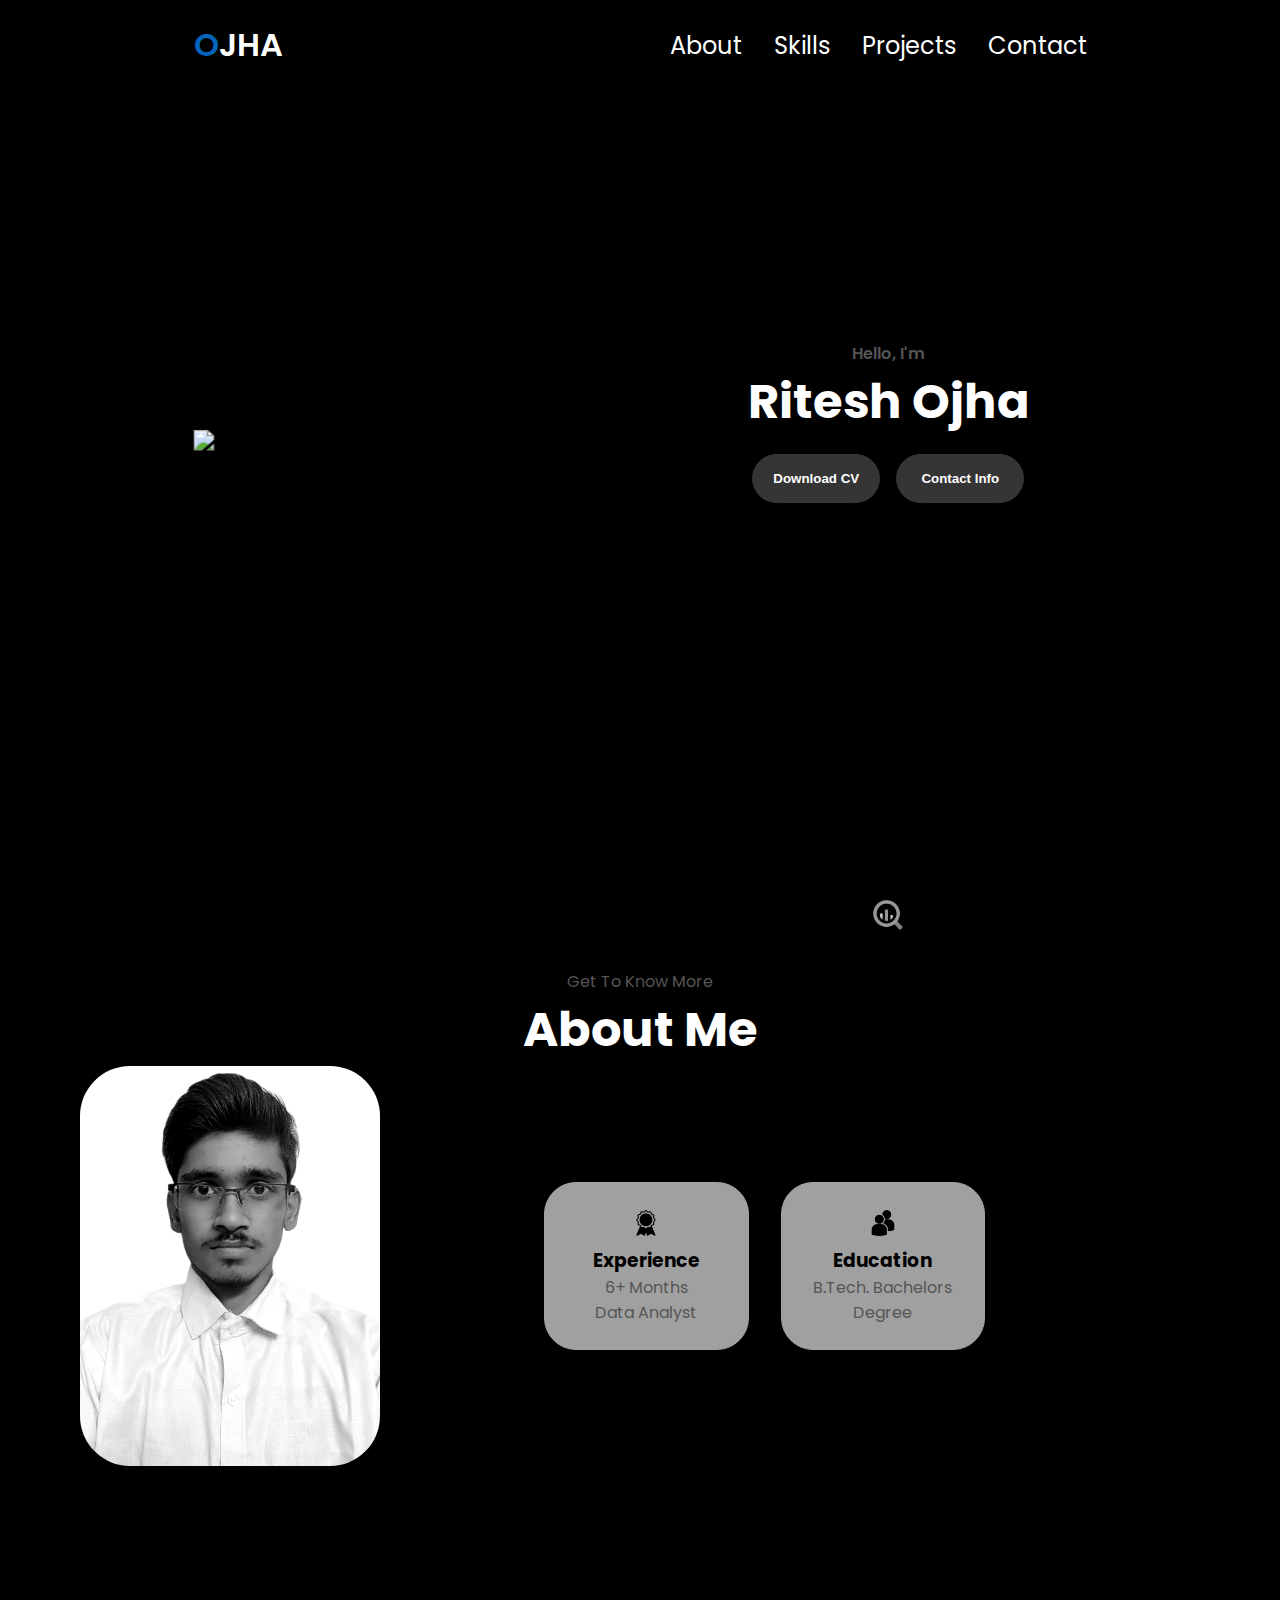
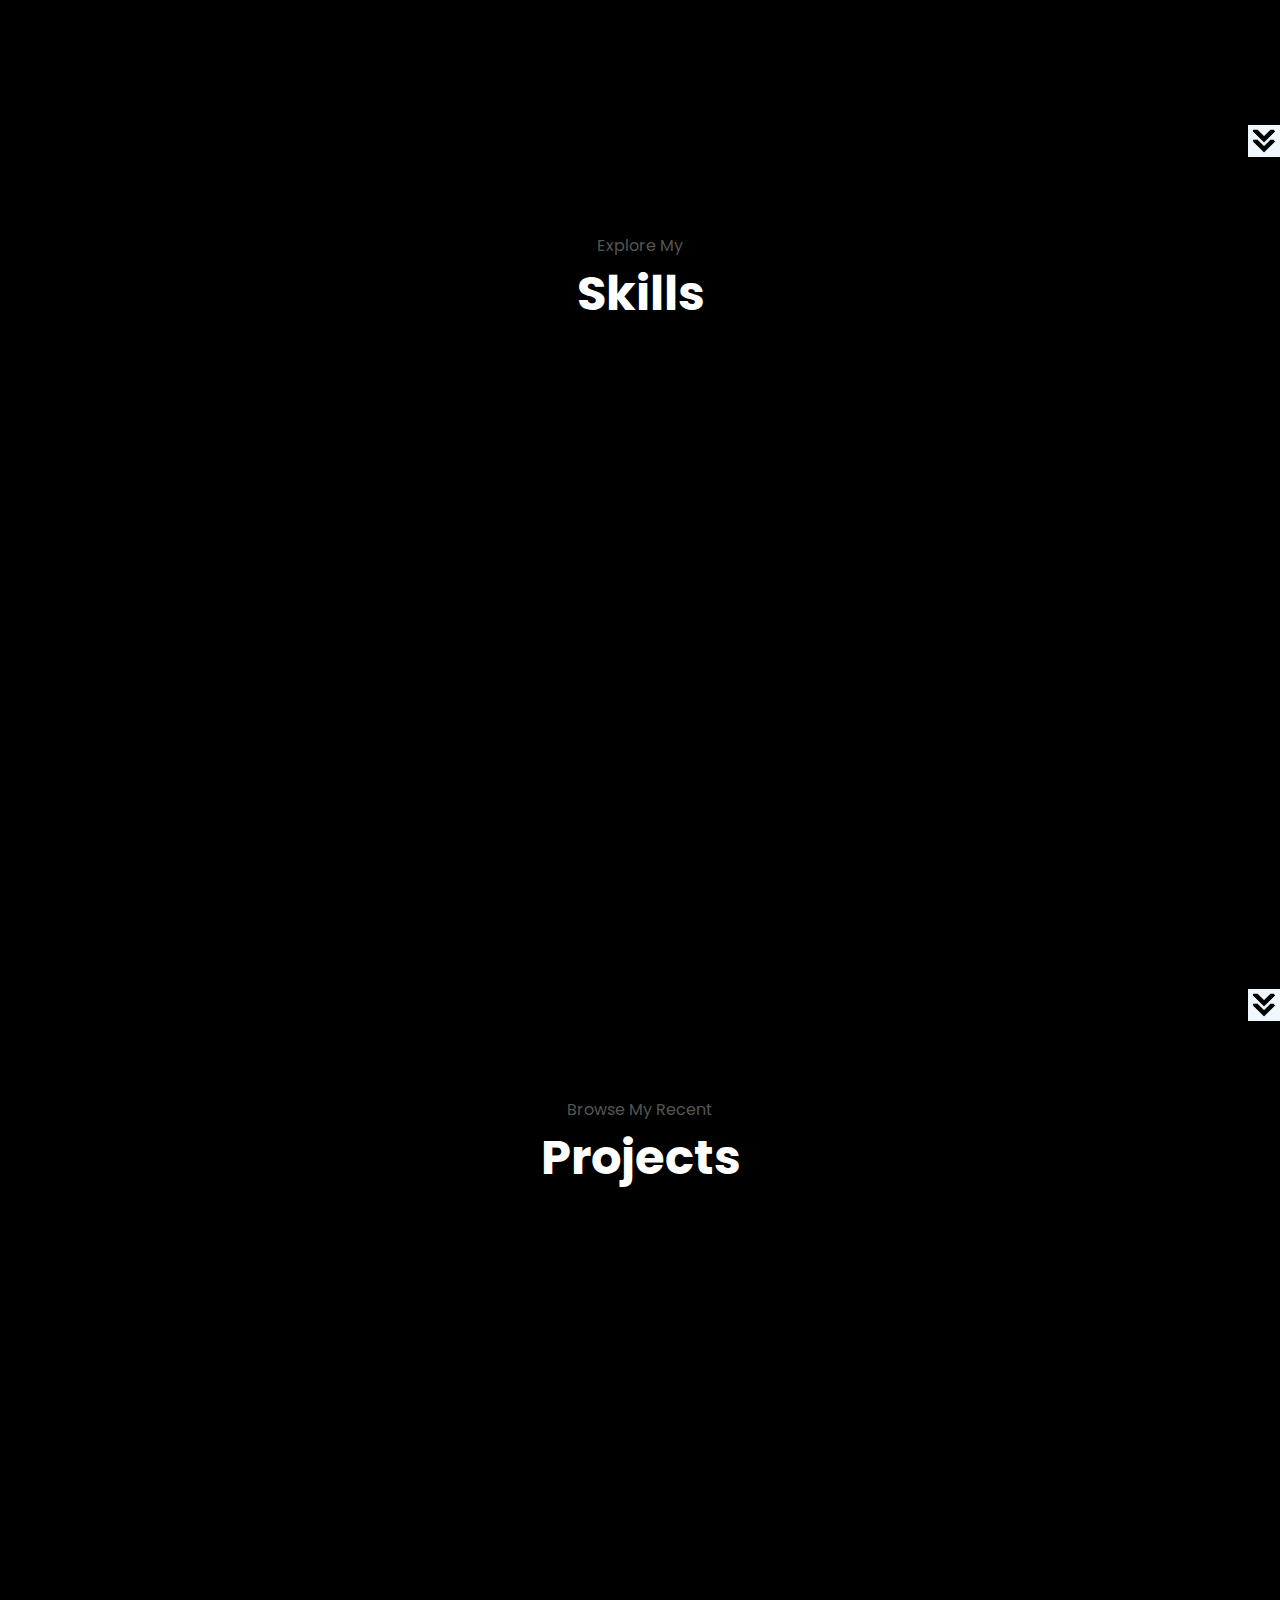
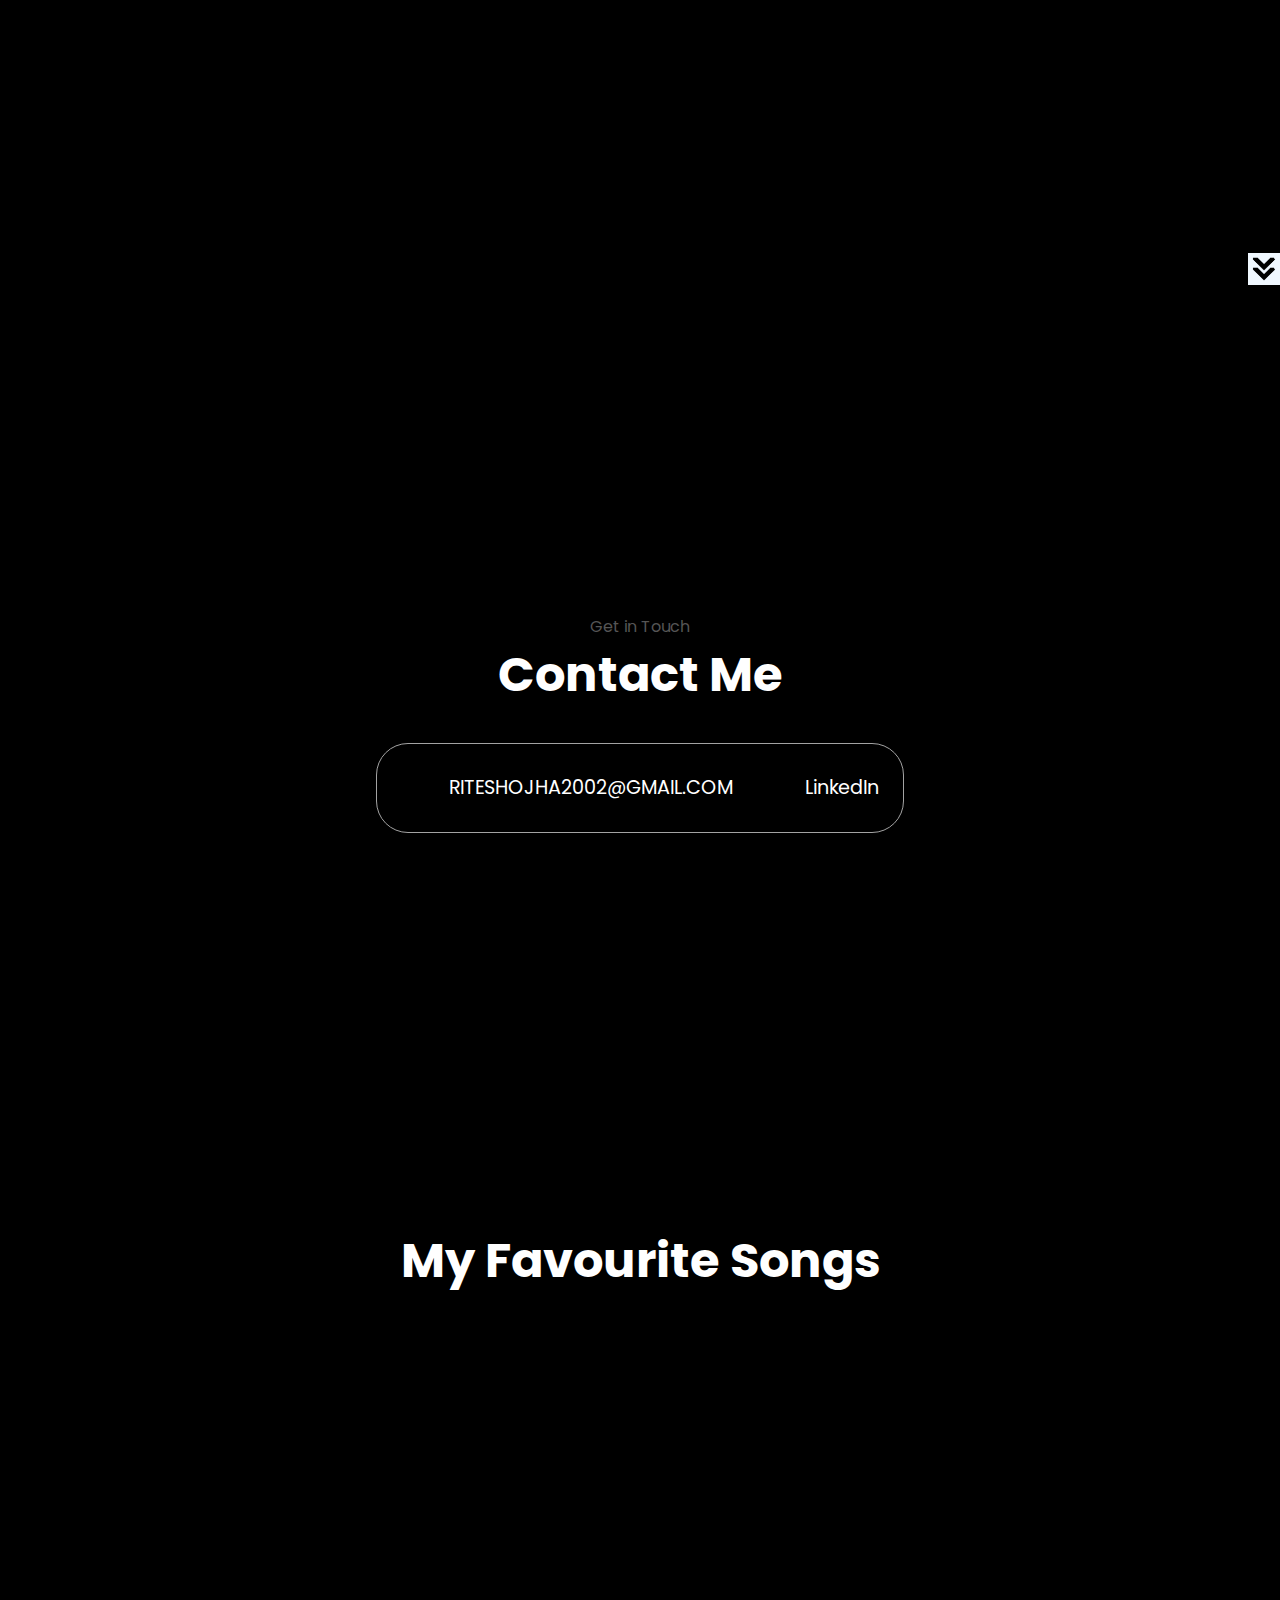
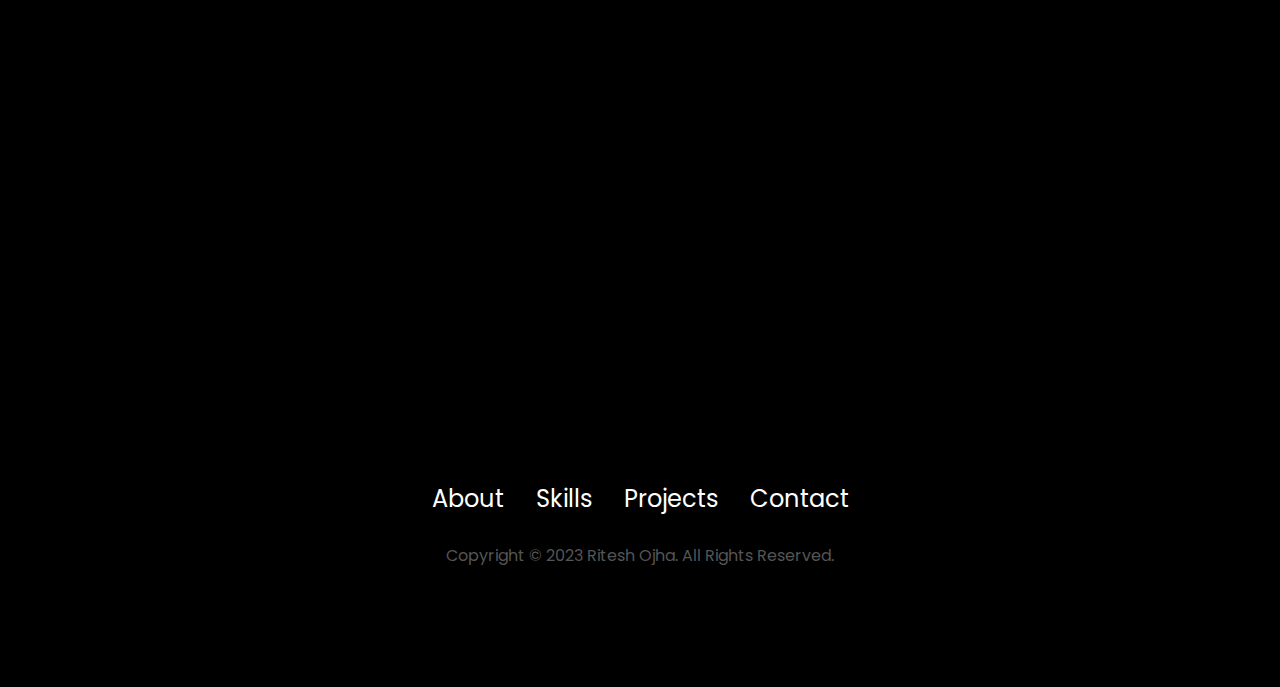
==== index.html @ 0277f8ab "update" ====
<!DOCTYPE html>
<html lang="en">
  <head>
    <meta charset="UTF-8" />
    <meta http-equiv="X-UA-Compatible" content="IE=edge" />
    <meta name="viewport" content="width=device-width, initial-scale=1.0" />
    <title>My Portfolio</title>
    <link rel="apple-touch-icon" sizes="180x180" href="assets/fevicon/apple-touch-icon.png">
    <link rel="icon" type="image/png" sizes="32x32" href="assets/fevicon/favicon-32x32.png">
    <link rel="icon" type="image/png" sizes="16x16" href="assets/fevicon/favicon-16x16.png">
    <link rel="manifest" href="assets/fevicon/site.webmanifest">
    <link rel="mask-icon" href="assets/fevicon/safari-pinned-tab.svg" color="#5bbad5">
    <meta name="msapplication-TileColor" content="#da532c">
    <meta name="theme-color" content="#ffffff">

    
    <link defer rel="stylesheet" href="/assets/css/style.css" />
    <link defer rel="stylesheet" href="/assets/css/mediaqueries.css" />
    <link defer rel="stylesheet" href="/assets/css/extrastyle.css" />
    <link defer rel="stylesheet" href="https://cdnjs.cloudflare.com/ajax/libs/font-awesome/6.5.1/css/all.min.css" integrity="sha512-DTOQO9RWCH3ppGqcWaEA1BIZOC6xxalwEsw9c2QQeAIftl+Vegovlnee1c9QX4TctnWMn13TZye+giMm8e2LwA==" crossorigin="anonymous" referrerpolicy="no-referrer" />
    <link defer rel="stylesheet" href="https://cdnjs.cloudflare.com/ajax/libs/glightbox/3.2.0/css/glightbox.min.css" integrity="sha512-T+KoG3fbDoSnlgEXFQqwcTC9AdkFIxhBlmoaFqYaIjq2ShhNwNao9AKaLUPMfwiBPL0ScxAtc+UYbHAgvd+sjQ==" crossorigin="anonymous" referrerpolicy="no-referrer" />
    <link defer rel="stylesheet" href="https://cdnjs.cloudflare.com/ajax/libs/aos/2.3.4/aos.css" integrity="sha512-1cK78a1o+ht2JcaW6g8OXYwqpev9+6GqOkz9xmBN9iUUhIndKtxwILGWYOSibOKjLsEdjyjZvYDq/cZwNeak0w==" crossorigin="anonymous" referrerpolicy="no-referrer" />

  </head>
  <body>
 
    <!-- <div id="stars"></div>
    <div id="stars2"></div>
    <div id="stars3"></div> -->
    <nav id="desktop-nav">
      <div class="logo"><span class="highlight">O</span>JHA</div>
      <div>
        <ul class="nav-links">
          <li><a href="#about">About</a></li>
          <li><a href="#experience">Skills</a></li>
          <li><a href="#projects">Projects</a></li>
          <li><a href="#contact">Contact</a></li>
        </ul>
      </div>
    </nav>
    <nav id="hamburger-nav">
      <div class="logo"><span class="highlight">O</span>jha</div>
      <div class="hamburger-menu">
        <div class="hamburger-icon" onclick="toggleMenu()">
          <span></span>
          <span></span>
          <span></span>
        </div>
        <div class="menu-links">
          <li><a href="./#about" onclick="toggleMenu()">About</a></li>
          <li><a href="./#experience" onclick="toggleMenu()">Skiils</a></li>
          <li><a href="./#projects" onclick="toggleMenu()">Projects</a></li>
          <li><a href="./#contact" onclick="toggleMenu()">Contact</a></li>
        </div>
      </div>
    </nav>
    <section id="profile" data-aos="fade-up" data-aos-duration="3000">

      <div class="section__pic_pro-container">
        <img src="./assets/img/IMG_6646.png" alt="John Doe profile picture" class="section__pic" id="section__pic"/>
      </div>

      <div class="section__text">
        <p class="section__text__p1">Hello, I'm</p>
        <h1 class="title">Ritesh Ojha</h1>
        <p class="section__text__p2"><span class="typed-text"></span></p>   <!-- Typed.js -->
        <div class="btn-container">
          <button
            class="btn btn-color-1"
            onclick="window.open('./assets/img/resume-example.pdf')"
          >
            Download CV
          </button>
          <button class="btn btn-color-1" onclick="location.href='./#contact'">
            Contact Info
          </button>
        </div>
        <div id="socials-container">
          <i class="fa-brands fa-linkedin-in fa-xl"

            alt="My LinkedIn profile"
            
            onclick="location.href='https://linkedin.com/'"
          ></i>
          <i class="fa-brands fa-github fa-2xl"
            alt="My Github profile"
            
            onclick="location.href='https://github.com/'"
          ></i>
       
          <i class="fa-brands fa-kaggle fa-2xl"
            alt="My Github profile"
            
            onclick="location.href='https://github.com/'"
          ></i>
        </div>
      </div>
      
    </section>
    <section id="about" data-aos="fade-up">
      <p class="section__text__p1">Get To Know More</p>
      <h1 class="title">About Me</h1>
      <div class="section-container">
        <div class="section__pic-container">
          <img
            src="./assets/img/3.jpg"
            alt="Profile picture"
            class="about-pic"
          />
        </div>
        <div class="about-details-container">
          <div class="about-containers">
            <div class="details-container">
              <img
                src="./assets/img/experience.png"
                alt="Experience icon"
                class="icon"
              />
              <h3>Experience</h3>
              <p>6+ Months <br />Data Analyst</p>
            </div>
            <div class="details-container">
              <img
                src="./assets/img/education.png"
                alt="Education icon"
                class="icon"
              />
              <h3>Education</h3>
              <p>B.Tech. Bachelors Degree</p>
            </div>
          </div>
          <div class="text-container">
            <p>
              <span class="typed-text-summary"></span>
            </p>
          </div>
        </div>
      </div>
      <img
        src="./assets/img/arrow.png"
        alt="Arrow icon"
        class="icon arrow"
        onclick="location.href='./#experience'" 
      />
    </section>
    <section id="experience" data-aos="fade-up">
      <p class="section__text__p1">Explore My</p>
      <h1 class="title">Skills</h1>
      <div id="experience-details-container" class="experience-details-container">
        <div class="about-containers" id="about-containers">

        </div>
        <!-- Experience details will be populated here -->
      </div>
      <img src="./assets/img/arrow.png" alt="Arrow icon" class="icon arrow" onclick="location.href='./#projects'"/>
    </section>
    <!-- <section id="experience">
      <p class="section__text__p1">Explore My</p>
      <h1 class="title">Skils</h1>
      <div class="experience-details-container">
        <div class="about-containers">
          <div class="details-container">
            <h2 class="experience-sub-title">Data Analyst</h2>
            <div class="article-container">
              <article>
                <img
                  src="./assets/img/checkmark.png"
                  alt="Experience icon"
                  class="icon"
                />
                <div>
                  <h3>Power BI</h3>
                  <p>Advanced</p>
                </div>
              </article>
              <article>
                <img
                  src="./assets/img/checkmark.png"
                  alt="Experience icon"
                  class="icon"
                />
                <div>
                  <h3>Excel</h3>
                  <p>Advanced</p>
                </div>
              </article>
              <article>
                <img
                  src="./assets/img/checkmark.png"
                  alt="Experience icon"
                  class="icon"
                />
                <div>
                  <h3>SQL</h3>
                  <p>Intermediate</p>
                </div>
              </article>
              <article>
                <img
                  src="./assets/img/checkmark.png"
                  alt="Experience icon"
                  class="icon"
                />
                <div>
                  <h3>Data visualization</h3>
                  <p>Intermediate</p>
                </div>
              </article>
              <article>
                <img
                  src="./assets/img/checkmark.png"
                  alt="Experience icon"
                  class="icon"
                />
                <div>
                  <h3>Python</h3>
                  <p>Advanced</p>
                </div>
              </article>
              <article>
                <img
                  src="./assets/img/checkmark.png"
                  alt="Experience icon"
                  class="icon"
                />
                <div>
                  <h3>Looker Studio</h3>
                  <p>Intermediate</p>
                </div>
              </article>
              <article>
                <img
                  src="./assets/img/checkmark.png"
                  alt="Experience icon"
                  class="icon"
                />
                <div>
                  <h3>Tableau</h3>
                  <p>Intermediate</p>
                </div>
              </article>
            </div>
          </div>
          <div class="details-container">
            <h2 class="experience-sub-title">Data Engineer</h2>
            <div class="article-container">
              <article>
                <img
                  src="./assets/img/checkmark.png"
                  alt="Experience icon"
                  class="icon"
                />
                <div>
                  <h3>Python</h3>
                  <p>Advanced</p>
                </div>
              </article>
              <article>
                <img
                  src="./assets/img/checkmark.png"
                  alt="Experience icon"
                  class="icon"
                />
                <div>
                  <h3>SQL</h3>
                  <p>Intermediate</p>
                </div>
              </article>
              <article>
                <img
                  src="./assets/img/checkmark.png"
                  alt="Experience icon"
                  class="icon"
                />
                <div>
                  <h3>PySpark</h3>
                  <p>Intermediate</p>
                </div>
              </article>
              <article>
                <img
                  src="./assets/img/checkmark.png"
                  alt="Experience icon"
                  class="icon"
                />
                <div>
                  <h3>Git</h3>
                  <p>Basic</p>
                </div>
              </article>
              <article>
                <img
                  src="./assets/img/checkmark.png"
                  alt="Experience icon"
                  class="icon"
                />
                <div>
                  <h3>Doscker</h3>
                  <p>Basic</p>
                </div>
              </article>
              <article>
                <img
                  src="./assets/img/checkmark.png"
                  alt="Experience icon"
                  class="icon"
                />
                <div>
                  <h3>ETL</h3>
                  <p>Intermediate</p>
                </div>
              </article>
              <article>
                <img
                  src="./assets/img/checkmark.png"
                  alt="Experience icon"
                  class="icon"
                />
                <div>
                  <h3>SQL</h3>
                  <p>Intermediate</p>
                </div>
              </article>
            </div>
          </div>
        </div>
      </div>
      <img
        src="./assets/img/arrow.png"
        alt="Arrow icon"
        class="icon arrow"
        onclick="location.href='./#projects'"
      />
    </section>  -->
    
    
    <section id="projects" data-aos="fade-up">
      <p class="section__text__p1">Browse My Recent</p>
      <h1 class="title">Projects</h1>
      <div class="experience-details-container" >
        <div class="project-containers" id="projects-container" >
        </div>
        
      </div>
      <img src="./assets/img/arrow.png" alt="Arrow icon" class="icon arrow" onclick="location.href='./#contact'" />
    </section>  
    
    <!--<section id="projects">
      <p class="section__text__p1">Browse My Recent</p>
      <h1 class="title">Projects</h1>
      <div class="experience-details-container">
        <div class="about-containers">
          <div class="details-container color-container">
            <div class="article-container" >
              <img
                src="./assets/img/project-1.png"
                alt="Project 1"
                class="project-img"
              />
            </div>
            <h2 class="experience-sub-title project-title">Project One</h2>
            <div class="btn-container">
              <button
                class="btn btn-color-2 project-btn"
                onclick="location.href='https://github.com/'"
              >
                Github
              </button>
              <button
                class="btn btn-color-2 project-btn"
                onclick="location.href='https://github.com/'"
              >
                Live Demo
              </button>
            </div>
          </div>
          <div class="details-container color-container">
            <div class="article-container">
              <img
                src="./assets/img/project-2.png"
                alt="Project 2"
                class="project-img"
              />
            </div>
            <h2 class="experience-sub-title project-title">Project Two</h2>
            <div class="btn-container">
              <button
                class="btn btn-color-2 project-btn"
                onclick="location.href='https://github.com/'"
              >
                Github
              </button>
              <button
                class="btn btn-color-2 project-btn"
                onclick="location.href='https://github.com/'"
              >
                Live Demo
              </button>
            </div>
          </div>
          <div class="details-container color-container">
            <div class="article-container">
              <img
                src="./assets/img/project-3.png"
                alt="Project 3"
                class="project-img"
              />
            </div>
            <h2 class="experience-sub-title project-title">Project Three</h2>
            <div class="btn-container">
              <button
                class="btn btn-color-2 project-btn"
                onclick="location.href='https://github.com/'"
              >
                Github
              </button>
              <button
                class="btn btn-color-2 project-btn"
                onclick="location.href='https://github.com/'"
              >
                Live Demo
              </button>
            </div>
          </div>
        </div>
      </div>
      <img
        src="./assets/img/arrow.png"
        alt="Arrow icon"
        class="icon arrow"
        onclick="location.href='./#contact'"
      />
    </section> -->
    <section id="contact" data-aos="fade-up"
    data-aos-anchor-placement="center-bottom">
      <p class="section__text__p1">Get in Touch</p>
      <h1 class="title">Contact Me</h1>
      <div class="contact-info-upper-container">
        <div class="contact-info-container">
          <img
            src="./assets/img/email.png"
            alt="Email icon"
            class="icon contact-icon email-icon"
          />
          <p><a href="mailto:riteshojha2002@gmail.com">RITESHOJHA2002@GMAIL.COM</a></p>
        </div>
        <div class="contact-info-container">
          <img
            src="./assets/img/linkedin.png"
            alt="LinkedIn icon"
            class="icon contact-icon"
          />
          <p><a href="https://www.linkedin.com/in/ojharitesh">LinkedIn</a></p>
        </div>
      </div>
    </section>


    <!-- Include modal -->

    
    <section id="music">
      <h1 class="title">My Favourite Songs</h1>
        <div class="music-container" style="width:100%;">
          <iframe src="https://open.spotify.com/embed/playlist/37i9dQZF1DXbVhgADFy3im" frameborder="0" allowtransparency="true" allow="encrypted-media" loading="lazy" style="width:100%;"  id="spotify-playlist"></iframe>      
        </div>

    </section>

    <footer>
      <nav>
        <div class="nav-links-container">
          <ul class="nav-links">
            <li><a href="#about">About</a></li>
            <li><a href="#experience">Skills</a></li>
            <li><a href="#projects">Projects</a></li>
            <li><a href="#contact">Contact</a></li>
          </ul>
        </div>
      </nav>
      <p>Copyright &#169; 2023 Ritesh Ojha. All Rights Reserved.</p>
    </footer> 

    <script defer src="https://cdnjs.cloudflare.com/ajax/libs/glightbox/3.2.0/js/glightbox.min.js" integrity="sha512-S/H9RQ6govCzeA7F9D0m8NGfsGf0/HjJEiLEfWGaMCjFzavo+DkRbYtZLSO+X6cZsIKQ6JvV/7Y9YMaYnSGnAA==" crossorigin="anonymous" referrerpolicy="no-referrer"></script>
    <script defer src="https://cdn.jsdelivr.net/npm/typed.js@2.0.12"></script>
    <script defer src="https://cdnjs.cloudflare.com/ajax/libs/aos/2.3.4/aos.js" integrity="sha512-A7AYk1fGKX6S2SsHywmPkrnzTZHrgiVT7GcQkLGDe2ev0aWb8zejytzS8wjo7PGEXKqJOrjQ4oORtnimIRZBtw==" crossorigin="anonymous" referrerpolicy="no-referrer"></script>
    <script defer src="/assets/js/script.js"></script>
    <script defer src="/assets/js/lightbox.js"></script>
    <!-- <script src="assets/js/animation.js"></script> -->


  </body>
</html>
---- assets/css/style.css ----
/* GENERAL */

@import url("https://fonts.googleapis.com/css2?family=Poppins:wght@300;400;500;600&display=swap");

* {
  margin: 0;
  padding: 0;
}

body {
  font-family: "Poppins", sans-serif;
  background: black;

}

html {
  scroll-behavior: smooth;
}

p {
  color: rgb(85, 85, 85);
}

/* TRANSITION */

a,
.btn {
  transition: all 300ms ease;
}

/* DESKTOP NAV */

nav,
.nav-links {
  display: flex;
}

nav {
  justify-content: space-around;
  align-items: center;
  height: 10vh;
}

.nav-links {
  gap: 2rem;
  list-style: none;
  font-size: 1.5rem;
}

a {
  color: rgb(255, 255, 255);
  text-decoration: none;
  text-decoration-color: white;
}

a:hover {
  color: rgb(21, 0, 255);
  text-decoration: underline;
  text-underline-offset: 1rem;
  text-decoration-color: rgb(181, 181, 181);
}

.logo {
  font-weight: 600;
  font-size: 2rem;
  color: white;
}

.logo:hover {
  cursor: default;
}

/* HAMBURGER MENU */

#hamburger-nav {
  display: none;
}

.hamburger-menu {
  position: relative;
  display: inline-block;
}

.hamburger-icon {
  display: flex;
  flex-direction: column;
  justify-content: space-between;
  height: 24px;
  width: 30px;
  cursor: pointer;
}

.hamburger-icon span {
  width: 100%;
  height: 2px;
  background-color: rgb(255, 255, 255);
  transition: all 0.3 ease-in-out;
}

.menu-links {
  position: absolute;
  top: 100%;
  right: 0;
  background-color: white;
  width: fit-content;
  max-height: 0;
  overflow: hidden;
  transition: all 0.3 ease-in-out;
}

.menu-links a {
  display: block;
  padding: 10px;
  text-align: center;
  font-size: 1.5rem;
  color: black;
  text-decoration: none;
  transition: all 0.3 ease-in-out;
}

.menu-links li {
  list-style: none;
}

.menu-links.open {
  max-height: 300px;
}

.hamburger-icon.open span:first-child {
  transform: rotate(45deg) translate(10px, 5px);
}

.hamburger-icon.open span:nth-child(2) {
  opacity: 0;
}

.hamburger-icon.open span:last-child {
  transform: rotate(-45deg) translate(10px, -5px);
}

.hamburger-icon span:first-child {
  transform: none;
}

.hamburger-icon span:first-child {
  opacity: 1;
}

.hamburger-icon span:first-child {
  transform: none;
}

/* SECTIONS */

section {
  padding-top: 4vh;
  padding-bottom: 8vh;
  height: auto;
  min-height: 96vh;
  margin: 0 5rem;
  box-sizing: border-box;




  
}

.section-container {
  display: flex;
}


/* PROFILE SECTION */

#profile {
  display: flex;
  justify-content: flex-end;
  gap: 5rem;
  min-height: 80vh;
  position: relative;
  overflow: hidden;
  

  background-size: cover;
  /* background-position: center; */
  transition: background-image 0.5s ease; /* Add a transition effect */
}
/* 
.background1 {
  background-image: url('../img/1.jpg');
}

.background2 {
  background-image: url('../img/2.jpg');
}
 */



 .section__pic-container {
  display: flex;
  /* justify-content: center; */
  height: 400px;
  width: 400px;
  margin: auto 0;
}

.section__pic_pro-container {
  position: relative;
  display: flex;
  justify-content: center;
  align-items: center;
  height: 600px;
  width: 600px;
  margin: auto;
  overflow: hidden; /* Ensure that the image doesn't overflow the container */
}

.section__pic {
  position: absolute;
  top: 50%;
  left: 50%;
  transform: translate(-50%, -50%) scale(1.3); /* Adjust the scale as needed */
  max-width: 100%; /* Ensure the image does not exceed the container's width */
  max-height: 100%; /* Ensure the image does not exceed the container's height */
}

.section__text {
  width: 50%;
  display: flex;
  flex-direction: column;
  align-self: center;
  margin-right: 5rem;
} 

.section__text p {
  font-weight: 600;
}

.section__text__p1 {
  text-align: center;
}

.section__text__p2 {
  text-align: center;
  font-size: 1.75rem;
  margin-bottom: 1rem;
}


.title {
  font-size: 3rem;
  text-align: center;
  color: white;
}

.typed-text {

  color: #0563bb;
  letter-spacing: 1px;
  margin-bottom: 10px;

}


#socials-container {
  display: flex;
  justify-content: center;
  margin-top: 3rem;
  gap: 1rem;

}

/* ICONS */
.fa-brands {
  color: white;
}

.icon {
  cursor: pointer;
  height: 2rem;
  color: white;
}

/* BUTTONS */

.btn-container {
  display: flex;
  justify-content: center;
  gap: 1rem;
}

.btn {
  font-weight: 600;
  transition: all 300ms ease;
  padding: 1rem;
  width: 8rem;
  border-radius: 2rem;
}

.btn-color-1,
.btn-color-2 {
  border: rgb(53, 53, 53) 0.1rem solid;
}

.btn-color-1:hover,
.btn-color-2:hover {
  cursor: pointer;
}

.btn-color-1,
.btn-color-2:hover {
  background: rgb(53, 53, 53);
  color: white;
}

.btn-color-1:hover {
  background: rgb(0, 0, 0);
}

.btn-color-2 {
  background: none;
}

.btn-color-2:hover {
  border: rgb(255, 255, 255) 0.1rem solid;
}

.btn-container {
  gap: 1rem;
}

/* ABOUT SECTION */

#about {
  position: relative;
}

.about-containers {
  gap: 2rem;
  margin-bottom: 2rem;
  margin-top: 2rem;
}

.about-details-container {
  justify-content: center;
  flex-direction: column;
}

.about-containers,
.about-details-container {
  display: flex;
  
}

.about-pic {
  border-radius: 50px;
  
  filter: grayscale(100%) contrast(1.2);

  
  
}

.arrow {
  position: absolute;
  right: -5rem;
  bottom: 2.5rem;
  background-color: aliceblue;
}

.details-container {
  padding: 1.5rem;
  flex: 1;
  background: rgba(255, 255, 255, 0.629);
  border-radius: 2rem;
  border: rgb(53, 53, 53) 0.1rem solid;
  border-color: rgb(163, 163, 163);
  text-align: center;
}

.section-container {
  gap: 4rem;
  height: 80%;
}

.section__pic-container {
  height: 400px;
  width: 400px;
  margin: auto 0;
}


/* EXPERIENCE SECTION */

#experience {
  position: relative;
}

.experience-sub-title {
  color: rgb(85, 85, 85);
  font-weight: 600;
  font-size: 1.75rem;
  margin-bottom: 2rem;
}

.experience-details-container {
  display: flex;
  justify-content: center;
  flex-direction: column;
}

.article-container {
  display: flex;
  text-align: initial;
  flex-wrap: wrap;
  flex-direction: row;
  gap: 2.5rem;
  justify-content: space-around;
}

article {
  display: flex;
  width: 10rem;
  justify-content: space-around;
  gap: 0.5rem;
}

article .icon {
  cursor: default;
}

/* PROJECTS SECTION */

#projects {
  position: relative;
}

#projects-container {
  display: grid;
  grid-template-columns: repeat(3, 1fr);
  gap: 2rem;
  margin-bottom: 2rem;
  margin-top: 2rem;
}

.color-container {
  border-color: rgb(163, 163, 163);
  background: rgba(250, 250, 250, 0.56);
}

.project-img {
  border-radius: 2rem;
  width: 100%;
  filter: grayscale(100%);
  
  
}

.project-img:hover {
  filter: grayscale(0%);
}

.project-title {
  margin: 1rem;
  color: black;
}

.project-btn {
  color: black;
  border-color: rgb(163, 163, 163);
}


.project-details-popup {
  display: none;
}

.project-details-popup.show {
  display: block;
}


/* CONTACT */

#contact {
  display: flex;
  justify-content: center;
  flex-direction: column;
  height: 70vh;
}

.contact-info-upper-container {
  display: flex;
  justify-content: center;
  border-radius: 2rem;
  border: rgb(53, 53, 53) 0.1rem solid;
  border-color: rgb(163, 163, 163);
  background: (250, 250, 250);
  margin: 2rem auto;
  padding: 0.5rem;
}

.contact-info-container {
  display: flex;
  align-items: center;
  justify-content: center;
  gap: 0.5rem;
  margin: 1rem;
}

.contact-info-container p {
  font-size: larger;
}

.contact-icon {
  cursor: default;
}

.email-icon {
  height: 2.5rem;
}

/* FOOTER SECTION */

footer {
  height: 26vh;
  margin: 0 1rem;
}

footer p {
  text-align: center;
}




.music-container {
  position: relative;
  width: 100%;
  padding-bottom: 56.25%; /* 16:9 aspect ratio */
  height: 0;
  overflow: hidden;
}

.music-container iframe {
  position: absolute;
  top: 0;
  left: 0;
  width: 100%;
  height: 100%;
  margin: 2rem auto;
}
---- assets/css/mediaqueries.css ----
@media screen and (max-width: 1400px) {
  #profile {
    height: 83vh;
    margin-bottom: 6rem;
  }
  .about-containers {
    flex-wrap: wrap;
    
  }
  #contact,
  #projects {
    height: fit-content;
  }

  


}


@media screen and (max-width: 1200px) {
  #desktop-nav {
    display: none;
  }
  #hamburger-nav {
    display: flex;
  }
  #experience,
  .experience-details-container {
    margin-top: 2rem;
  }
  #profile,
  .section-container {
    display: flex;
    justify-content: center;
  }
  #about, .section-container{
    display: block;
  }
  .arrow {
    display: none;
  }
  section,
  .section-container {
    height: fit-content;
  }
  section {
    margin: 0 5%;
  }

  .section__pic_pro-container {
    display: none;
  }
  .section__pic-container {
    width: 275px;
    height: 275px;
    margin: 0 auto 2rem;
  }

  .section__text{
    margin: 0 auto 2rem;
  }
  .about-containers {
    margin-top: 0;
  }
}

@media screen and (max-width: 600px) {
  #contact,
  footer {
    height: 40vh;
  }
  #profile {
    height: 83vh;
    margin-bottom: 0;
  }
  article {
    font-size: 1rem;
  }
  footer nav {
    height: fit-content;
    margin-bottom: 2rem;
  }
  .about-containers,
  .contact-info-upper-container,
  .btn-container {
    flex-wrap: wrap;
  }
  .contact-info-container {
    margin: 0;
  }
  .contact-info-container p,
  .nav-links li a {
    font-size: 1rem;
  }
  .experience-sub-title {
    font-size: 1.25rem;
  }
  .logo {
    font-size: 1.5rem;
  }
  .nav-links {
    flex-direction: column;
    gap: 0.5rem;
    text-align: center;
  }
  .section__pic-container {
    width: auto;
    height: 46vw;
    justify-content: center;
  }

  .section__text {
    justify-content: center;
  }
  .section__text__p2 {
    font-size: 1.25rem;
  }
  .title {
    font-size: 2rem;
  }
  .text-container {
    text-align: justify;
  }

  #projects-container {
    grid-template-columns: repeat(2, 1fr); /* Change back to a two-column layout for larger mobile screens */
  }
  
}

@media screen and (max-width: 767px) {
  .music-container {
    padding-bottom: 100%; /* Adjust for smaller screens (e.g., mobile) */
  }
  #projects-container {
    grid-template-columns: repeat(2, 1fr); 
  }
}

@media screen and (min-width: 768px) {
  .music-container {
    padding-bottom: 30%; /* Maintain aspect ratio for larger screens (e.g., desktop) */
  }
}

/* Media query for screens smaller than 576px (typical mobile screens) */
@media (max-width: 576px) {
  #projects-container {
    grid-template-columns: repeat(1, 1fr); /* Switch to a single column layout for smaller mobile screens */
  }
}
---- assets/css/extrastyle.css ----
.highlight {
    color: #0563bb;
  }

.typed-text-summary {
content: normal !important;
}


.gslide-media {
  width: 80% !important;
  height: auto !important;
}

.gslide-description {
  display: block;
  
}



#stars {
  width: 1px;
  height: 1px;
  background: transparent;
  animation: animStar 50s linear infinite;
  box-shadow: 779px 1331px #0011ffc0, 324px 42px #fff, 303px 586px #fff,
  1312px 276px #fff, 451px 625px #fff, 521px 1931px #fff, 1087px 1871px #fff,
  36px 1546px #fff, 132px 934px #fff, 1698px 901px #fff, 1418px 664px #fff,
  1448px 1157px #fff, 1084px 232px #fff, 347px 1776px #fff, 1722px 243px #fff,
  1629px 835px #fff, 479px 969px #fff, 1231px 960px #fff, 586px 384px #fff,
  164px 527px #fff, 8px 646px #fff, 1150px 1126px #fff, 665px 1357px #fff,
  1556px 1982px #fff, 1260px 1961px #fff, 1675px 1741px #fff,
  1843px 1514px #fff, 718px 1628px #fff, 242px 1343px #fff, 1497px 1880px #fff,
  1364px 230px #fff, 1739px 1302px #fff, 636px 959px #fff, 304px 686px #fff,
  614px 751px #fff, 1935px 816px #fff, 1428px 60px #fff, 355px 335px #fff,
  1594px 158px #fff, 90px 60px #fff, 1553px 162px #fff, 1239px 1825px #fff,
  1945px 587px #fff, 749px 1785px #fff, 1987px 1172px #fff, 1301px 1237px #fff,
  1039px 342px #fff, 1585px 1481px #fff, 995px 1048px #fff, 524px 932px #fff,
  214px 413px #fff, 1701px 1300px #fff, 1037px 1613px #fff, 1871px 996px #fff,
  1360px 1635px #fff, 1110px 1313px #fff, 412px 1783px #fff, 1949px 177px #fff,
  903px 1854px #fff, 700px 1936px #fff, 378px 125px #fff, 308px 834px #fff,
  1118px 962px #fff, 1350px 1929px #fff, 781px 1811px #fff, 561px 137px #fff,
  757px 1148px #fff, 1670px 1979px #fff, 343px 739px #fff, 945px 795px #fff,
  576px 1903px #fff, 1078px 1436px #fff, 1583px 450px #fff, 1366px 474px #fff,
  297px 1873px #fff, 192px 162px #fff, 1624px 1633px #fff, 59px 453px #fff,
  82px 1872px #fff, 1933px 498px #fff, 1966px 1974px #fff, 1975px 1688px #fff,
  779px 314px #fff, 1858px 1543px #fff, 73px 1507px #fff, 1693px 975px #fff,
  1683px 108px #fff, 1768px 1654px #fff, 654px 14px #fff, 494px 171px #fff,
  1689px 1895px #fff, 1660px 263px #fff, 1031px 903px #fff, 1203px 1393px #fff,
  1333px 1421px #fff, 1113px 41px #fff, 1206px 1645px #fff, 1325px 1635px #fff,
  142px 388px #fff, 572px 215px #fff, 1535px 296px #fff, 1419px 407px #fff,
  1379px 1003px #fff, 329px 469px #fff, 1791px 1652px #fff, 935px 1802px #fff,
  1330px 1820px #fff, 421px 1933px #fff, 828px 365px #fff, 275px 316px #fff,
  707px 960px #fff, 1605px 1554px #fff, 625px 58px #fff, 717px 1697px #fff,
  1669px 246px #fff, 1925px 322px #fff, 1154px 1803px #fff, 1929px 295px #fff,
  1248px 240px #fff, 1045px 1755px #fff, 166px 942px #fff, 1888px 1773px #fff,
  678px 1963px #fff, 1370px 569px #fff, 1974px 1400px #fff, 1786px 460px #fff,
  51px 307px #fff, 784px 1400px #fff, 730px 1258px #fff, 1712px 393px #fff,
  416px 170px #fff, 1797px 1932px #fff, 572px 219px #fff, 1557px 1856px #fff,
  218px 8px #fff, 348px 1334px #fff, 469px 413px #fff, 385px 1738px #fff,
  1357px 1818px #fff, 240px 942px #fff, 248px 1847px #fff, 1535px 806px #fff,
  236px 1514px #fff, 1429px 1556px #fff, 73px 1633px #fff, 1398px 1121px #fff,
  671px 1301px #fff, 1404px 1663px #fff, 740px 1018px #fff, 1600px 377px #fff,
  785px 514px #fff, 112px 1084px #fff, 1915px 1887px #fff, 1463px 1848px #fff,
  687px 1115px #fff, 1268px 1768px #fff, 1729px 1425px #fff,
  1284px 1022px #fff, 801px 974px #fff, 1975px 1317px #fff, 1354px 834px #fff,
  1446px 1484px #fff, 1283px 1786px #fff, 11px 523px #fff, 1842px 236px #fff,
  1355px 654px #fff, 429px 7px #fff, 1033px 1128px #fff, 157px 297px #fff,
  545px 635px #fff, 52px 1080px #fff, 827px 1520px #fff, 1121px 490px #fff,
  9px 309px #fff, 1744px 1586px #fff, 1014px 417px #fff, 1534px 524px #fff,
  958px 552px #fff, 1403px 1496px #fff, 387px 703px #fff, 1522px 548px #fff,
  1355px 282px #fff, 1532px 601px #fff, 1838px 790px #fff, 290px 259px #fff,
  295px 598px #fff, 1601px 539px #fff, 1561px 1272px #fff, 34px 1922px #fff,
  1024px 543px #fff, 467px 369px #fff, 722px 333px #fff, 1976px 1255px #fff,
  766px 983px #fff, 1582px 1285px #fff, 12px 512px #fff, 617px 1410px #fff,
  682px 577px #fff, 1334px 1438px #fff, 439px 327px #fff, 1617px 1661px #fff,
  673px 129px #fff, 794px 941px #fff, 1386px 1902px #fff, 37px 1353px #fff,
  1467px 1353px #fff, 416px 18px #fff, 187px 344px #fff, 200px 1898px #fff,
  1491px 1619px #fff, 811px 347px #fff, 924px 1827px #fff, 945px 217px #fff,
  1735px 1228px #fff, 379px 1890px #fff, 79px 761px #fff, 825px 1837px #fff,
  1980px 1558px #fff, 1308px 1573px #fff, 1488px 1726px #fff,
  382px 1208px #fff, 522px 595px #fff, 1277px 1898px #fff, 354px 552px #fff,
  161px 1784px #fff, 614px 251px #fff, 526px 1576px #fff, 17px 212px #fff,
  179px 996px #fff, 467px 1208px #fff, 1944px 1838px #fff, 1140px 1093px #fff,
  858px 1007px #fff, 200px 1064px #fff, 423px 1964px #fff, 1945px 439px #fff,
  1377px 689px #fff, 1120px 1437px #fff, 1876px 668px #fff, 907px 1324px #fff,
  343px 1976px #fff, 1816px 1501px #fff, 1849px 177px #fff, 647px 91px #fff,
  1984px 1012px #fff, 1336px 1300px #fff, 128px 648px #fff, 305px 1060px #fff,
  1324px 826px #fff, 1263px 1314px #fff, 1801px 629px #fff, 1614px 1555px #fff,
  1634px 90px #fff, 1603px 452px #fff, 891px 1984px #fff, 1556px 1906px #fff,
  121px 68px #fff, 1676px 1714px #fff, 516px 936px #fff, 1947px 1492px #fff,
  1455px 1519px #fff, 45px 602px #fff, 205px 1039px #fff, 793px 172px #fff,
  1562px 1739px #fff, 1056px 110px #fff, 1512px 379px #fff, 1795px 1621px #fff,
  1848px 607px #fff, 262px 1719px #fff, 477px 991px #fff, 483px 883px #fff,
  1239px 1197px #fff, 1496px 647px #fff, 1649px 25px #fff, 1491px 1946px #fff,
  119px 996px #fff, 179px 1472px #fff, 1341px 808px #fff, 1565px 1700px #fff,
  407px 1544px #fff, 1754px 357px #fff, 1288px 981px #fff, 902px 1997px #fff,
  1755px 1668px #fff, 186px 877px #fff, 1202px 1882px #fff, 461px 1213px #fff,
  1400px 748px #fff, 1969px 1899px #fff, 809px 522px #fff, 514px 1219px #fff,
  374px 275px #fff, 938px 1973px #fff, 357px 552px #fff, 144px 1722px #fff,
  1572px 912px #fff, 402px 1858px #fff, 1544px 1195px #fff, 667px 1257px #fff,
  727px 1496px #fff, 993px 232px #fff, 1772px 313px #fff, 1040px 1590px #fff,
  1204px 1973px #fff, 1268px 79px #fff, 1555px 1048px #fff, 986px 1707px #fff,
  978px 1710px #fff, 713px 360px #fff, 407px 863px #fff, 461px 736px #fff,
  284px 1608px #fff, 103px 430px #fff, 1283px 1319px #fff, 977px 1186px #fff,
  1966px 1516px #fff, 1287px 1129px #fff, 70px 1098px #fff, 1189px 889px #fff,
  1126px 1734px #fff, 309px 1292px #fff, 879px 764px #fff, 65px 473px #fff,
  1003px 1959px #fff, 658px 791px #fff, 402px 1576px #fff, 35px 622px #fff,
  529px 1589px #fff, 164px 666px #fff, 1876px 1290px #fff, 1541px 526px #fff,
  270px 1297px #fff, 440px 865px #fff, 1500px 802px #fff, 182px 1754px #fff,
  1264px 892px #fff, 272px 1249px #fff, 1289px 1535px #fff, 190px 1646px #fff,
  955px 242px #fff, 1456px 1597px #fff, 1727px 1983px #fff, 635px 801px #fff,
  226px 455px #fff, 1396px 1710px #fff, 849px 1863px #fff, 237px 1264px #fff,
  839px 140px #fff, 1122px 735px #fff, 1280px 15px #fff, 1318px 242px #fff,
  1819px 1148px #fff, 333px 1392px #fff, 1949px 553px #fff, 1878px 1332px #fff,
  467px 548px #fff, 1812px 1082px #fff, 1067px 193px #fff, 243px 156px #fff,
  483px 1616px #fff, 1714px 933px #fff, 759px 1800px #fff, 1822px 995px #fff,
  1877px 572px #fff, 581px 1084px #fff, 107px 732px #fff, 642px 1837px #fff,
  166px 1493px #fff, 1555px 198px #fff, 819px 307px #fff, 947px 345px #fff,
  827px 224px #fff, 927px 1394px #fff, 540px 467px #fff, 1093px 405px #fff,
  1140px 927px #fff, 130px 529px #fff, 33px 1980px #fff, 1147px 1663px #fff,
  1616px 1436px #fff, 528px 710px #fff, 798px 1100px #fff, 505px 1480px #fff,
  899px 641px #fff, 1909px 1949px #fff, 1311px 964px #fff, 979px 1301px #fff,
  1393px 969px #fff, 1793px 1886px #fff, 292px 357px #fff, 1196px 1718px #fff,
  1290px 1994px #fff, 537px 1973px #fff, 1181px 1674px #fff,
  1740px 1566px #fff, 1307px 265px #fff, 922px 522px #fff, 1892px 472px #fff,
  384px 1746px #fff, 392px 1098px #fff, 647px 548px #fff, 390px 1498px #fff,
  1246px 138px #fff, 730px 876px #fff, 192px 1472px #fff, 1790px 1789px #fff,
  928px 311px #fff, 1253px 1647px #fff, 747px 1921px #fff, 1561px 1025px #fff,
  1533px 1292px #fff, 1985px 195px #fff, 728px 729px #fff, 1712px 1936px #fff,
  512px 1717px #fff, 1528px 483px #fff, 313px 1642px #fff, 281px 1849px #fff,
  1212px 799px #fff, 435px 1191px #fff, 1422px 611px #fff, 1718px 1964px #fff,
  411px 944px #fff, 210px 636px #fff, 1502px 1295px #fff, 1434px 349px #fff,
  769px 60px #fff, 747px 1053px #fff, 789px 504px #fff, 1436px 1264px #fff,
  1893px 1225px #fff, 1394px 1788px #fff, 1108px 1317px #fff,
  1673px 1395px #fff, 854px 1010px #fff, 1705px 80px #fff, 1858px 148px #fff,
  1729px 344px #fff, 1388px 664px #fff, 895px 406px #fff, 1479px 157px #fff,
  1441px 1157px #fff, 552px 1900px #fff, 516px 364px #fff, 1647px 189px #fff,
  1427px 1071px #fff, 785px 729px #fff, 1080px 1710px #fff, 504px 204px #fff,
  1177px 1622px #fff, 657px 34px #fff, 1296px 1099px #fff, 248px 180px #fff,
  1212px 1568px #fff, 667px 1562px #fff, 695px 841px #fff, 1608px 1247px #fff,
  751px 882px #fff, 87px 167px #fff, 607px 1368px #fff, 1363px 1203px #fff,
  1836px 317px #fff, 1668px 1703px #fff, 830px 1154px #fff, 1721px 1398px #fff,
  1601px 1280px #fff, 976px 874px #fff, 1743px 254px #fff, 1020px 1815px #fff,
  1670px 1766px #fff, 1890px 735px #fff, 1379px 136px #fff, 1864px 695px #fff,
  206px 965px #fff, 1404px 1932px #fff, 1923px 1360px #fff, 247px 682px #fff,
  519px 1708px #fff, 645px 750px #fff, 1164px 1204px #fff, 834px 323px #fff,
  172px 1350px #fff, 213px 972px #fff, 1837px 190px #fff, 285px 1806px #fff,
  1047px 1299px #fff, 1548px 825px #fff, 1730px 324px #fff, 1346px 1909px #fff,
  772px 270px #fff, 345px 1190px #fff, 478px 1433px #fff, 1479px 25px #fff,
  1994px 1830px #fff, 1744px 732px #fff, 20px 1635px #fff, 690px 1795px #fff,
  1594px 569px #fff, 579px 245px #fff, 1398px 733px #fff, 408px 1352px #fff,
  1774px 120px #fff, 1152px 1370px #fff, 1698px 1810px #fff, 710px 1450px #fff,
  665px 286px #fff, 493px 1720px #fff, 786px 5px #fff, 637px 1140px #fff,
  764px 324px #fff, 927px 310px #fff, 938px 1424px #fff, 1884px 744px #fff,
  913px 462px #fff, 1831px 1936px #fff, 1527px 249px #fff, 36px 1381px #fff,
  1597px 581px #fff, 1530px 355px #fff, 949px 459px #fff, 799px 828px #fff,
  242px 1471px #fff, 654px 797px #fff, 796px 594px #fff, 1365px 678px #fff,
  752px 23px #fff, 1630px 541px #fff, 982px 72px #fff, 1733px 1831px #fff,
  21px 412px #fff, 775px 998px #fff, 335px 1945px #fff, 264px 583px #fff,
  158px 1311px #fff, 528px 164px #fff, 1978px 574px #fff, 717px 1203px #fff,
  734px 1591px #fff, 1555px 820px #fff, 16px 1943px #fff, 1625px 1177px #fff,
  1236px 690px #fff, 1585px 1590px #fff, 1737px 1728px #fff, 721px 698px #fff,
  1804px 1186px #fff, 166px 980px #fff, 1850px 230px #fff, 330px 1712px #fff,
  95px 797px #fff, 1948px 1078px #fff, 469px 939px #fff, 1269px 1899px #fff,
  955px 1220px #fff, 1137px 1075px #fff, 312px 1293px #fff, 986px 1762px #fff,
  1103px 1238px #fff, 428px 1993px #fff, 355px 570px #fff, 977px 1836px #fff,
  1395px 1092px #fff, 276px 913px #fff, 1743px 656px #fff, 773px 502px #fff,
  1686px 1322px #fff, 1516px 1945px #fff, 1334px 501px #fff, 266px 156px #fff,
  455px 655px #fff, 798px 72px #fff, 1059px 1259px #fff, 1402px 1687px #fff,
  236px 1329px #fff, 1455px 786px #fff, 146px 1228px #fff, 1851px 823px #fff,
  1062px 100px #fff, 1220px 953px #fff, 20px 1826px #fff, 36px 1063px #fff,
  1525px 338px #fff, 790px 1521px #fff, 741px 1099px #fff, 288px 1489px #fff,
  700px 1060px #fff, 390px 1071px #fff, 411px 1036px #fff, 1853px 1072px #fff,
  1446px 1085px #fff, 1164px 874px #fff, 924px 925px #fff, 291px 271px #fff,
  1257px 1964px #fff, 1580px 1352px #fff, 1507px 1216px #fff, 211px 956px #fff,
  985px 1195px #fff, 975px 1640px #fff, 518px 101px #fff, 663px 1395px #fff,
  914px 532px #fff, 145px 1320px #fff, 69px 1397px #fff, 982px 523px #fff,
  257px 725px #fff, 1599px 831px #fff, 1636px 1513px #fff, 1250px 1158px #fff,
  1132px 604px #fff, 183px 102px #fff, 1057px 318px #fff, 1247px 1835px #fff,
  1983px 1110px #fff, 1077px 1455px #fff, 921px 1770px #fff, 806px 1350px #fff,
  1938px 1992px #fff, 855px 1260px #fff, 902px 1345px #fff, 658px 1908px #fff,
  1845px 679px #fff, 712px 1482px #fff, 595px 950px #fff, 1784px 1992px #fff,
  1847px 1785px #fff, 691px 1004px #fff, 175px 1179px #fff, 1666px 1911px #fff,
  41px 61px #fff, 971px 1080px #fff, 1830px 1450px #fff, 1351px 1518px #fff,
  1257px 99px #fff, 1395px 1498px #fff, 1117px 252px #fff, 1779px 597px #fff,
  1346px 729px #fff, 1108px 1144px #fff, 402px 691px #fff, 72px 496px #fff,
  1673px 1604px #fff, 1497px 974px #fff, 1865px 1664px #fff, 88px 806px #fff,
  918px 77px #fff, 244px 1118px #fff, 256px 1820px #fff, 1851px 1840px #fff,
  605px 1851px #fff, 634px 383px #fff, 865px 37px #fff, 943px 1024px #fff,
  1951px 177px #fff, 1097px 523px #fff, 985px 1700px #fff, 1243px 122px #fff,
  768px 1070px #fff, 468px 194px #fff, 320px 1867px #fff, 1850px 185px #fff,
  380px 1616px #fff, 468px 1294px #fff, 1122px 1743px #fff, 884px 299px #fff,
  1300px 1917px #fff, 1860px 396px #fff, 1270px 990px #fff, 529px 733px #fff,
  1975px 1347px #fff, 1885px 685px #fff, 226px 506px #fff, 651px 878px #fff,
  1323px 680px #fff, 1284px 680px #fff, 238px 1967px #fff, 911px 174px #fff,
  1111px 521px #fff, 1150px 85px #fff, 794px 502px #fff, 484px 1856px #fff,
  1809px 368px #fff, 112px 953px #fff, 590px 1009px #fff, 1655px 311px #fff,
  100px 1026px #fff, 1803px 352px #fff, 865px 306px #fff, 1077px 1019px #fff,
  1335px 872px #fff, 1647px 1298px #fff, 1233px 1387px #fff, 698px 1036px #fff,
  659px 1860px #fff, 388px 1412px #fff, 1212px 458px #fff, 755px 1468px #fff,
  696px 1654px #fff, 1144px 60px #fff;
}

#stars:after {
  content: '';
  position: absolute;
  top: 2000px;
  width: 1px;
  height: 1px;
  background: transparent;
  box-shadow: 779px 1331px #fff, 324px 42px #fff, 303px 586px #fff,
  1312px 276px #fff, 451px 625px #fff, 521px 1931px #fff, 1087px 1871px #fff,
  36px 1546px #fff, 132px 934px #fff, 1698px 901px #fff, 1418px 664px #fff,
  1448px 1157px #fff, 1084px 232px #fff, 347px 1776px #fff, 1722px 243px #fff,
  1629px 835px #fff, 479px 969px #fff, 1231px 960px #fff, 586px 384px #fff,
  164px 527px #fff, 8px 646px #fff, 1150px 1126px #fff, 665px 1357px #fff,
  1556px 1982px #fff, 1260px 1961px #fff, 1675px 1741px #fff,
  1843px 1514px #fff, 718px 1628px #fff, 242px 1343px #fff, 1497px 1880px #fff,
  1364px 230px #fff, 1739px 1302px #fff, 636px 959px #fff, 304px 686px #fff,
  614px 751px #fff, 1935px 816px #fff, 1428px 60px #fff, 355px 335px #fff,
  1594px 158px #fff, 90px 60px #fff, 1553px 162px #fff, 1239px 1825px #fff,
  1945px 587px #fff, 749px 1785px #fff, 1987px 1172px #fff, 1301px 1237px #fff,
  1039px 342px #fff, 1585px 1481px #fff, 995px 1048px #fff, 524px 932px #fff,
  214px 413px #fff, 1701px 1300px #fff, 1037px 1613px #fff, 1871px 996px #fff,
  1360px 1635px #fff, 1110px 1313px #fff, 412px 1783px #fff, 1949px 177px #fff,
  903px 1854px #fff, 700px 1936px #fff, 378px 125px #fff, 308px 834px #fff,
  1118px 962px #fff, 1350px 1929px #fff, 781px 1811px #fff, 561px 137px #fff,
  757px 1148px #fff, 1670px 1979px #fff, 343px 739px #fff, 945px 795px #fff,
  576px 1903px #fff, 1078px 1436px #fff, 1583px 450px #fff, 1366px 474px #fff,
  297px 1873px #fff, 192px 162px #fff, 1624px 1633px #fff, 59px 453px #fff,
  82px 1872px #fff, 1933px 498px #fff, 1966px 1974px #fff, 1975px 1688px #fff,
  779px 314px #fff, 1858px 1543px #fff, 73px 1507px #fff, 1693px 975px #fff,
  1683px 108px #fff, 1768px 1654px #fff, 654px 14px #fff, 494px 171px #fff,
  1689px 1895px #fff, 1660px 263px #fff, 1031px 903px #fff, 1203px 1393px #fff,
  1333px 1421px #fff, 1113px 41px #fff, 1206px 1645px #fff, 1325px 1635px #fff,
  142px 388px #fff, 572px 215px #fff, 1535px 296px #fff, 1419px 407px #fff,
  1379px 1003px #fff, 329px 469px #fff, 1791px 1652px #fff, 935px 1802px #fff,
  1330px 1820px #fff, 421px 1933px #fff, 828px 365px #fff, 275px 316px #fff,
  707px 960px #fff, 1605px 1554px #fff, 625px 58px #fff, 717px 1697px #fff,
  1669px 246px #fff, 1925px 322px #fff, 1154px 1803px #fff, 1929px 295px #fff,
  1248px 240px #fff, 1045px 1755px #fff, 166px 942px #fff, 1888px 1773px #fff,
  678px 1963px #fff, 1370px 569px #fff, 1974px 1400px #fff, 1786px 460px #fff,
  51px 307px #fff, 784px 1400px #fff, 730px 1258px #fff, 1712px 393px #fff,
  416px 170px #fff, 1797px 1932px #fff, 572px 219px #fff, 1557px 1856px #fff,
  218px 8px #fff, 348px 1334px #fff, 469px 413px #fff, 385px 1738px #fff,
  1357px 1818px #fff, 240px 942px #fff, 248px 1847px #fff, 1535px 806px #fff,
  236px 1514px #fff, 1429px 1556px #fff, 73px 1633px #fff, 1398px 1121px #fff,
  671px 1301px #fff, 1404px 1663px #fff, 740px 1018px #fff, 1600px 377px #fff,
  785px 514px #fff, 112px 1084px #fff, 1915px 1887px #fff, 1463px 1848px #fff,
  687px 1115px #fff, 1268px 1768px #fff, 1729px 1425px #fff,
  1284px 1022px #fff, 801px 974px #fff, 1975px 1317px #fff, 1354px 834px #fff,
  1446px 1484px #fff, 1283px 1786px #fff, 11px 523px #fff, 1842px 236px #fff,
  1355px 654px #fff, 429px 7px #fff, 1033px 1128px #fff, 157px 297px #fff,
  545px 635px #fff, 52px 1080px #fff, 827px 1520px #fff, 1121px 490px #fff,
  9px 309px #fff, 1744px 1586px #fff, 1014px 417px #fff, 1534px 524px #fff,
  958px 552px #fff, 1403px 1496px #fff, 387px 703px #fff, 1522px 548px #fff,
  1355px 282px #fff, 1532px 601px #fff, 1838px 790px #fff, 290px 259px #fff,
  295px 598px #fff, 1601px 539px #fff, 1561px 1272px #fff, 34px 1922px #fff,
  1024px 543px #fff, 467px 369px #fff, 722px 333px #fff, 1976px 1255px #fff,
  766px 983px #fff, 1582px 1285px #fff, 12px 512px #fff, 617px 1410px #fff,
  682px 577px #fff, 1334px 1438px #fff, 439px 327px #fff, 1617px 1661px #fff,
  673px 129px #fff, 794px 941px #fff, 1386px 1902px #fff, 37px 1353px #fff,
  1467px 1353px #fff, 416px 18px #fff, 187px 344px #fff, 200px 1898px #fff,
  1491px 1619px #fff, 811px 347px #fff, 924px 1827px #fff, 945px 217px #fff,
  1735px 1228px #fff, 379px 1890px #fff, 79px 761px #fff, 825px 1837px #fff,
  1980px 1558px #fff, 1308px 1573px #fff, 1488px 1726px #fff,
  382px 1208px #fff, 522px 595px #fff, 1277px 1898px #fff, 354px 552px #fff,
  161px 1784px #fff, 614px 251px #fff, 526px 1576px #fff, 17px 212px #fff,
  179px 996px #fff, 467px 1208px #fff, 1944px 1838px #fff, 1140px 1093px #fff,
  858px 1007px #fff, 200px 1064px #fff, 423px 1964px #fff, 1945px 439px #fff,
  1377px 689px #fff, 1120px 1437px #fff, 1876px 668px #fff, 907px 1324px #fff,
  343px 1976px #fff, 1816px 1501px #fff, 1849px 177px #fff, 647px 91px #fff,
  1984px 1012px #fff, 1336px 1300px #fff, 128px 648px #fff, 305px 1060px #fff,
  1324px 826px #fff, 1263px 1314px #fff, 1801px 629px #fff, 1614px 1555px #fff,
  1634px 90px #fff, 1603px 452px #fff, 891px 1984px #fff, 1556px 1906px #fff,
  121px 68px #fff, 1676px 1714px #fff, 516px 936px #fff, 1947px 1492px #fff,
  1455px 1519px #fff, 45px 602px #fff, 205px 1039px #fff, 793px 172px #fff,
  1562px 1739px #fff, 1056px 110px #fff, 1512px 379px #fff, 1795px 1621px #fff,
  1848px 607px #fff, 262px 1719px #fff, 477px 991px #fff, 483px 883px #fff,
  1239px 1197px #fff, 1496px 647px #fff, 1649px 25px #fff, 1491px 1946px #fff,
  119px 996px #fff, 179px 1472px #fff, 1341px 808px #fff, 1565px 1700px #fff,
  407px 1544px #fff, 1754px 357px #fff, 1288px 981px #fff, 902px 1997px #fff,
  1755px 1668px #fff, 186px 877px #fff, 1202px 1882px #fff, 461px 1213px #fff,
  1400px 748px #fff, 1969px 1899px #fff, 809px 522px #fff, 514px 1219px #fff,
  374px 275px #fff, 938px 1973px #fff, 357px 552px #fff, 144px 1722px #fff,
  1572px 912px #fff, 402px 1858px #fff, 1544px 1195px #fff, 667px 1257px #fff,
  727px 1496px #fff, 993px 232px #fff, 1772px 313px #fff, 1040px 1590px #fff,
  1204px 1973px #fff, 1268px 79px #fff, 1555px 1048px #fff, 986px 1707px #fff,
  978px 1710px #fff, 713px 360px #fff, 407px 863px #fff, 461px 736px #fff,
  284px 1608px #fff, 103px 430px #fff, 1283px 1319px #fff, 977px 1186px #fff,
  1966px 1516px #fff, 1287px 1129px #fff, 70px 1098px #fff, 1189px 889px #fff,
  1126px 1734px #fff, 309px 1292px #fff, 879px 764px #fff, 65px 473px #fff,
  1003px 1959px #fff, 658px 791px #fff, 402px 1576px #fff, 35px 622px #fff,
  529px 1589px #fff, 164px 666px #fff, 1876px 1290px #fff, 1541px 526px #fff,
  270px 1297px #fff, 440px 865px #fff, 1500px 802px #fff, 182px 1754px #fff,
  1264px 892px #fff, 272px 1249px #fff, 1289px 1535px #fff, 190px 1646px #fff,
  955px 242px #fff, 1456px 1597px #fff, 1727px 1983px #fff, 635px 801px #fff,
  226px 455px #fff, 1396px 1710px #fff, 849px 1863px #fff, 237px 1264px #fff,
  839px 140px #fff, 1122px 735px #fff, 1280px 15px #fff, 1318px 242px #fff,
  1819px 1148px #fff, 333px 1392px #fff, 1949px 553px #fff, 1878px 1332px #fff,
  467px 548px #fff, 1812px 1082px #fff, 1067px 193px #fff, 243px 156px #fff,
  483px 1616px #fff, 1714px 933px #fff, 759px 1800px #fff, 1822px 995px #fff,
  1877px 572px #fff, 581px 1084px #fff, 107px 732px #fff, 642px 1837px #fff,
  166px 1493px #fff, 1555px 198px #fff, 819px 307px #fff, 947px 345px #fff,
  827px 224px #fff, 927px 1394px #fff, 540px 467px #fff, 1093px 405px #fff,
  1140px 927px #fff, 130px 529px #fff, 33px 1980px #fff, 1147px 1663px #fff,
  1616px 1436px #fff, 528px 710px #fff, 798px 1100px #fff, 505px 1480px #fff,
  899px 641px #fff, 1909px 1949px #fff, 1311px 964px #fff, 979px 1301px #fff,
  1393px 969px #fff, 1793px 1886px #fff, 292px 357px #fff, 1196px 1718px #fff,
  1290px 1994px #fff, 537px 1973px #fff, 1181px 1674px #fff,
  1740px 1566px #fff, 1307px 265px #fff, 922px 522px #fff, 1892px 472px #fff,
  384px 1746px #fff, 392px 1098px #fff, 647px 548px #fff, 390px 1498px #fff,
  1246px 138px #fff, 730px 876px #fff, 192px 1472px #fff, 1790px 1789px #fff,
  928px 311px #fff, 1253px 1647px #fff, 747px 1921px #fff, 1561px 1025px #fff,
  1533px 1292px #fff, 1985px 195px #fff, 728px 729px #fff, 1712px 1936px #fff,
  512px 1717px #fff, 1528px 483px #fff, 313px 1642px #fff, 281px 1849px #fff,
  1212px 799px #fff, 435px 1191px #fff, 1422px 611px #fff, 1718px 1964px #fff,
  411px 944px #fff, 210px 636px #fff, 1502px 1295px #fff, 1434px 349px #fff,
  769px 60px #fff, 747px 1053px #fff, 789px 504px #fff, 1436px 1264px #fff,
  1893px 1225px #fff, 1394px 1788px #fff, 1108px 1317px #fff,
  1673px 1395px #fff, 854px 1010px #fff, 1705px 80px #fff, 1858px 148px #fff,
  1729px 344px #fff, 1388px 664px #fff, 895px 406px #fff, 1479px 157px #fff,
  1441px 1157px #fff, 552px 1900px #fff, 516px 364px #fff, 1647px 189px #fff,
  1427px 1071px #fff, 785px 729px #fff, 1080px 1710px #fff, 504px 204px #fff,
  1177px 1622px #fff, 657px 34px #fff, 1296px 1099px #fff, 248px 180px #fff,
  1212px 1568px #fff, 667px 1562px #fff, 695px 841px #fff, 1608px 1247px #fff,
  751px 882px #fff, 87px 167px #fff, 607px 1368px #fff, 1363px 1203px #fff,
  1836px 317px #fff, 1668px 1703px #fff, 830px 1154px #fff, 1721px 1398px #fff,
  1601px 1280px #fff, 976px 874px #fff, 1743px 254px #fff, 1020px 1815px #fff,
  1670px 1766px #fff, 1890px 735px #fff, 1379px 136px #fff, 1864px 695px #fff,
  206px 965px #fff, 1404px 1932px #fff, 1923px 1360px #fff, 247px 682px #fff,
  519px 1708px #fff, 645px 750px #fff, 1164px 1204px #fff, 834px 323px #fff,
  172px 1350px #fff, 213px 972px #fff, 1837px 190px #fff, 285px 1806px #fff,
  1047px 1299px #fff, 1548px 825px #fff, 1730px 324px #fff, 1346px 1909px #fff,
  772px 270px #fff, 345px 1190px #fff, 478px 1433px #fff, 1479px 25px #fff,
  1994px 1830px #fff, 1744px 732px #fff, 20px 1635px #fff, 690px 1795px #fff,
  1594px 569px #fff, 579px 245px #fff, 1398px 733px #fff, 408px 1352px #fff,
  1774px 120px #fff, 1152px 1370px #fff, 1698px 1810px #fff, 710px 1450px #fff,
  665px 286px #fff, 493px 1720px #fff, 786px 5px #fff, 637px 1140px #fff,
  764px 324px #fff, 927px 310px #fff, 938px 1424px #fff, 1884px 744px #fff,
  913px 462px #fff, 1831px 1936px #fff, 1527px 249px #fff, 36px 1381px #fff,
  1597px 581px #fff, 1530px 355px #fff, 949px 459px #fff, 799px 828px #fff,
  242px 1471px #fff, 654px 797px #fff, 796px 594px #fff, 1365px 678px #fff,
  752px 23px #fff, 1630px 541px #fff, 982px 72px #fff, 1733px 1831px #fff,
  21px 412px #fff, 775px 998px #fff, 335px 1945px #fff, 264px 583px #fff,
  158px 1311px #fff, 528px 164px #fff, 1978px 574px #fff, 717px 1203px #fff,
  734px 1591px #fff, 1555px 820px #fff, 16px 1943px #fff, 1625px 1177px #fff,
  1236px 690px #fff, 1585px 1590px #fff, 1737px 1728px #fff, 721px 698px #fff,
  1804px 1186px #fff, 166px 980px #fff, 1850px 230px #fff, 330px 1712px #fff,
  95px 797px #fff, 1948px 1078px #fff, 469px 939px #fff, 1269px 1899px #fff,
  955px 1220px #fff, 1137px 1075px #fff, 312px 1293px #fff, 986px 1762px #fff,
  1103px 1238px #fff, 428px 1993px #fff, 355px 570px #fff, 977px 1836px #fff,
  1395px 1092px #fff, 276px 913px #fff, 1743px 656px #fff, 773px 502px #fff,
  1686px 1322px #fff, 1516px 1945px #fff, 1334px 501px #fff, 266px 156px #fff,
  455px 655px #fff, 798px 72px #fff, 1059px 1259px #fff, 1402px 1687px #fff,
  236px 1329px #fff, 1455px 786px #fff, 146px 1228px #fff, 1851px 823px #fff,
  1062px 100px #fff, 1220px 953px #fff, 20px 1826px #fff, 36px 1063px #fff,
  1525px 338px #fff, 790px 1521px #fff, 741px 1099px #fff, 288px 1489px #fff,
  700px 1060px #fff, 390px 1071px #fff, 411px 1036px #fff, 1853px 1072px #fff,
  1446px 1085px #fff, 1164px 874px #fff, 924px 925px #fff, 291px 271px #fff,
  1257px 1964px #fff, 1580px 1352px #fff, 1507px 1216px #fff, 211px 956px #fff,
  985px 1195px #fff, 975px 1640px #fff, 518px 101px #fff, 663px 1395px #fff,
  914px 532px #fff, 145px 1320px #fff, 69px 1397px #fff, 982px 523px #fff,
  257px 725px #fff, 1599px 831px #fff, 1636px 1513px #fff, 1250px 1158px #fff,
  1132px 604px #fff, 183px 102px #fff, 1057px 318px #fff, 1247px 1835px #fff,
  1983px 1110px #fff, 1077px 1455px #fff, 921px 1770px #fff, 806px 1350px #fff,
  1938px 1992px #fff, 855px 1260px #fff, 902px 1345px #fff, 658px 1908px #fff,
  1845px 679px #fff, 712px 1482px #fff, 595px 950px #fff, 1784px 1992px #fff,
  1847px 1785px #fff, 691px 1004px #fff, 175px 1179px #fff, 1666px 1911px #fff,
  41px 61px #fff, 971px 1080px #fff, 1830px 1450px #fff, 1351px 1518px #fff,
  1257px 99px #fff, 1395px 1498px #fff, 1117px 252px #fff, 1779px 597px #fff,
  1346px 729px #fff, 1108px 1144px #fff, 402px 691px #fff, 72px 496px #fff,
  1673px 1604px #fff, 1497px 974px #fff, 1865px 1664px #fff, 88px 806px #fff,
  918px 77px #fff, 244px 1118px #fff, 256px 1820px #fff, 1851px 1840px #fff,
  605px 1851px #fff, 634px 383px #fff, 865px 37px #fff, 943px 1024px #fff,
  1951px 177px #fff, 1097px 523px #fff, 985px 1700px #fff, 1243px 122px #fff,
  768px 1070px #fff, 468px 194px #fff, 320px 1867px #fff, 1850px 185px #fff,
  380px 1616px #fff, 468px 1294px #fff, 1122px 1743px #fff, 884px 299px #fff,
  1300px 1917px #fff, 1860px 396px #fff, 1270px 990px #fff, 529px 733px #fff,
  1975px 1347px #fff, 1885px 685px #fff, 226px 506px #fff, 651px 878px #fff,
  1323px 680px #fff, 1284px 680px #fff, 238px 1967px #fff, 911px 174px #fff,
  1111px 521px #fff, 1150px 85px #fff, 794px 502px #fff, 484px 1856px #fff,
  1809px 368px #fff, 112px 953px #fff, 590px 1009px #fff, 1655px 311px #fff,
  100px 1026px #fff, 1803px 352px #fff, 865px 306px #fff, 1077px 1019px #fff,
  1335px 872px #fff, 1647px 1298px #fff, 1233px 1387px #fff, 698px 1036px #fff,
  659px 1860px #fff, 388px 1412px #fff, 1212px 458px #fff, 755px 1468px #fff,
  696px 1654px #fff, 1144px 60px #fff;
}

#stars2 {
  width: 2px;
  height: 2px;
  background: transparent;
  animation: animStar 100s linear infinite;
  box-shadow: 1448px 320px #fff, 1775px 1663px #fff, 332px 1364px #fff,
  878px 340px #fff, 569px 1832px #fff, 1422px 1684px #fff, 1946px 1907px #fff,
  121px 979px #fff, 1044px 1069px #fff, 463px 381px #fff, 423px 112px #fff,
  523px 1179px #fff, 779px 654px #fff, 1398px 694px #fff, 1085px 1464px #fff,
  1599px 1869px #fff, 801px 1882px #fff, 779px 1231px #fff, 552px 932px #fff,
  1057px 1196px #fff, 282px 1280px #fff, 496px 1986px #fff, 1833px 1120px #fff,
  1802px 1293px #fff, 6px 1696px #fff, 412px 1902px #fff, 605px 438px #fff,
  24px 1212px #fff, 234px 1320px #fff, 544px 344px #fff, 1107px 170px #fff,
  1603px 196px #fff, 905px 648px #fff, 68px 1458px #fff, 649px 1969px #fff,
  744px 675px #fff, 1127px 478px #fff, 714px 1814px #fff, 1486px 526px #fff,
  270px 1636px #fff, 1931px 149px #fff, 1807px 378px #fff, 8px 390px #fff,
  1415px 699px #fff, 1473px 1211px #fff, 1590px 141px #fff, 270px 1705px #fff,
  69px 1423px #fff, 1108px 1053px #fff, 1946px 128px #fff, 371px 371px #fff,
  1490px 220px #fff, 357px 1885px #fff, 363px 363px #fff, 1896px 1256px #fff,
  1979px 1050px #fff, 947px 1342px #fff, 1754px 242px #fff, 514px 974px #fff,
  65px 1477px #fff, 1840px 547px #fff, 950px 695px #fff, 459px 1150px #fff,
  1124px 1502px #fff, 481px 940px #fff, 680px 839px #fff, 797px 1169px #fff,
  1977px 1491px #fff, 734px 1724px #fff, 210px 298px #fff, 816px 628px #fff,
  686px 770px #fff, 1721px 267px #fff, 1663px 511px #fff, 1481px 1141px #fff,
  582px 248px #fff, 1308px 953px #fff, 628px 657px #fff, 897px 1535px #fff,
  270px 931px #fff, 791px 467px #fff, 1336px 1732px #fff, 1013px 1653px #fff,
  1911px 956px #fff, 587px 816px #fff, 83px 456px #fff, 930px 1478px #fff,
  1587px 1694px #fff, 614px 1200px #fff, 302px 1782px #fff, 1711px 1432px #fff,
  443px 904px #fff, 1666px 714px #fff, 1588px 1167px #fff, 273px 1075px #fff,
  1679px 461px #fff, 721px 664px #fff, 1202px 10px #fff, 166px 1126px #fff,
  331px 1628px #fff, 430px 1565px #fff, 1585px 509px #fff, 640px 38px #fff,
  822px 837px #fff, 1760px 1664px #fff, 1122px 1458px #fff, 398px 131px #fff,
  689px 285px #fff, 460px 652px #fff, 1627px 365px #fff, 348px 1648px #fff,
  819px 1946px #fff, 981px 1917px #fff, 323px 76px #fff, 979px 684px #fff,
  887px 536px #fff, 1348px 1596px #fff, 1055px 666px #fff, 1402px 1797px #fff,
  1300px 1055px #fff, 937px 238px #fff, 1474px 1815px #fff, 1144px 1710px #fff,
  1629px 1087px #fff, 911px 919px #fff, 771px 819px #fff, 403px 720px #fff,
  163px 736px #fff, 1062px 238px #fff, 1774px 818px #fff, 1874px 1178px #fff,
  1177px 699px #fff, 1244px 1244px #fff, 1371px 58px #fff, 564px 1515px #fff,
  1824px 487px #fff, 929px 702px #fff, 394px 1348px #fff, 1161px 641px #fff,
  219px 1841px #fff, 358px 941px #fff, 140px 1759px #fff, 1019px 1345px #fff,
  274px 436px #fff, 1433px 1605px #fff, 1798px 1426px #fff, 294px 1848px #fff,
  1681px 1877px #fff, 1344px 1824px #fff, 1439px 1632px #fff,
  161px 1012px #fff, 1308px 588px #fff, 1789px 582px #fff, 721px 1910px #fff,
  318px 218px #fff, 607px 319px #fff, 495px 535px #fff, 1552px 1575px #fff,
  1562px 67px #fff, 403px 926px #fff, 1096px 1800px #fff, 1814px 1709px #fff,
  1882px 1831px #fff, 533px 46px #fff, 823px 969px #fff, 530px 165px #fff,
  1030px 352px #fff, 1681px 313px #fff, 338px 115px #fff, 1607px 211px #fff,
  1718px 1184px #fff, 1589px 659px #fff, 278px 355px #fff, 464px 1464px #fff,
  1165px 277px #fff, 950px 694px #fff, 1746px 293px #fff, 793px 911px #fff,
  528px 773px #fff, 1883px 1694px #fff, 748px 182px #fff, 1924px 1531px #fff,
  100px 636px #fff, 1473px 1445px #fff, 1264px 1244px #fff, 850px 1377px #fff,
  987px 1976px #fff, 933px 1761px #fff, 922px 1270px #fff, 500px 396px #fff,
  1324px 8px #fff, 1967px 1814px #fff, 1072px 1401px #fff, 961px 37px #fff,
  156px 81px #fff, 1915px 502px #fff, 1076px 1846px #fff, 152px 1669px #fff,
  986px 1529px #fff, 1667px 1137px #fff;
}

#stars2:after {
  content: '';
  position: absolute;
  top: 2000px;
  width: 2px;
  height: 2px;
  background: transparent;
  box-shadow: 1448px 320px #fff, 1775px 1663px #fff, 332px 1364px #fff,
  878px 340px #fff, 569px 1832px #fff, 1422px 1684px #fff, 1946px 1907px #fff,
  121px 979px #fff, 1044px 1069px #fff, 463px 381px #fff, 423px 112px #fff,
  523px 1179px #fff, 779px 654px #fff, 1398px 694px #fff, 1085px 1464px #fff,
  1599px 1869px #fff, 801px 1882px #fff, 779px 1231px #fff, 552px 932px #fff,
  1057px 1196px #fff, 282px 1280px #fff, 496px 1986px #fff, 1833px 1120px #fff,
  1802px 1293px #fff, 6px 1696px #fff, 412px 1902px #fff, 605px 438px #fff,
  24px 1212px #fff, 234px 1320px #fff, 544px 344px #fff, 1107px 170px #fff,
  1603px 196px #fff, 905px 648px #fff, 68px 1458px #fff, 649px 1969px #fff,
  744px 675px #fff, 1127px 478px #fff, 714px 1814px #fff, 1486px 526px #fff,
  270px 1636px #fff, 1931px 149px #fff, 1807px 378px #fff, 8px 390px #fff,
  1415px 699px #fff, 1473px 1211px #fff, 1590px 141px #fff, 270px 1705px #fff,
  69px 1423px #fff, 1108px 1053px #fff, 1946px 128px #fff, 371px 371px #fff,
  1490px 220px #fff, 357px 1885px #fff, 363px 363px #fff, 1896px 1256px #fff,
  1979px 1050px #fff, 947px 1342px #fff, 1754px 242px #fff, 514px 974px #fff,
  65px 1477px #fff, 1840px 547px #fff, 950px 695px #fff, 459px 1150px #fff,
  1124px 1502px #fff, 481px 940px #fff, 680px 839px #fff, 797px 1169px #fff,
  1977px 1491px #fff, 734px 1724px #fff, 210px 298px #fff, 816px 628px #fff,
  686px 770px #fff, 1721px 267px #fff, 1663px 511px #fff, 1481px 1141px #fff,
  582px 248px #fff, 1308px 953px #fff, 628px 657px #fff, 897px 1535px #fff,
  270px 931px #fff, 791px 467px #fff, 1336px 1732px #fff, 1013px 1653px #fff,
  1911px 956px #fff, 587px 816px #fff, 83px 456px #fff, 930px 1478px #fff,
  1587px 1694px #fff, 614px 1200px #fff, 302px 1782px #fff, 1711px 1432px #fff,
  443px 904px #fff, 1666px 714px #fff, 1588px 1167px #fff, 273px 1075px #fff,
  1679px 461px #fff, 721px 664px #fff, 1202px 10px #fff, 166px 1126px #fff,
  331px 1628px #fff, 430px 1565px #fff, 1585px 509px #fff, 640px 38px #fff,
  822px 837px #fff, 1760px 1664px #fff, 1122px 1458px #fff, 398px 131px #fff,
  689px 285px #fff, 460px 652px #fff, 1627px 365px #fff, 348px 1648px #fff,
  819px 1946px #fff, 981px 1917px #fff, 323px 76px #fff, 979px 684px #fff,
  887px 536px #fff, 1348px 1596px #fff, 1055px 666px #fff, 1402px 1797px #fff,
  1300px 1055px #fff, 937px 238px #fff, 1474px 1815px #fff, 1144px 1710px #fff,
  1629px 1087px #fff, 911px 919px #fff, 771px 819px #fff, 403px 720px #fff,
  163px 736px #fff, 1062px 238px #fff, 1774px 818px #fff, 1874px 1178px #fff,
  1177px 699px #fff, 1244px 1244px #fff, 1371px 58px #fff, 564px 1515px #fff,
  1824px 487px #fff, 929px 702px #fff, 394px 1348px #fff, 1161px 641px #fff,
  219px 1841px #fff, 358px 941px #fff, 140px 1759px #fff, 1019px 1345px #fff,
  274px 436px #fff, 1433px 1605px #fff, 1798px 1426px #fff, 294px 1848px #fff,
  1681px 1877px #fff, 1344px 1824px #fff, 1439px 1632px #fff,
  161px 1012px #fff, 1308px 588px #fff, 1789px 582px #fff, 721px 1910px #fff,
  318px 218px #fff, 607px 319px #fff, 495px 535px #fff, 1552px 1575px #fff,
  1562px 67px #fff, 403px 926px #fff, 1096px 1800px #fff, 1814px 1709px #fff,
  1882px 1831px #fff, 533px 46px #fff, 823px 969px #fff, 530px 165px #fff,
  1030px 352px #fff, 1681px 313px #fff, 338px 115px #fff, 1607px 211px #fff,
  1718px 1184px #fff, 1589px 659px #fff, 278px 355px #fff, 464px 1464px #fff,
  1165px 277px #fff, 950px 694px #fff, 1746px 293px #fff, 793px 911px #fff,
  528px 773px #fff, 1883px 1694px #fff, 748px 182px #fff, 1924px 1531px #fff,
  100px 636px #fff, 1473px 1445px #fff, 1264px 1244px #fff, 850px 1377px #fff,
  987px 1976px #fff, 933px 1761px #fff, 922px 1270px #fff, 500px 396px #fff,
  1324px 8px #fff, 1967px 1814px #fff, 1072px 1401px #fff, 961px 37px #fff,
  156px 81px #fff, 1915px 502px #fff, 1076px 1846px #fff, 152px 1669px #fff,
  986px 1529px #fff, 1667px 1137px #fff;
}

#stars3 {
  width: 3px;
  height: 3px;
  background: transparent;
  animation: animStar 150s linear infinte;
  box-shadow: 387px 1878px #fff, 760px 1564px #fff, 1487px 999px #fff,
  948px 1828px #fff, 1977px 1001px #fff, 1284px 1963px #fff, 656px 284px #fff,
  1268px 1635px #fff, 1820px 598px #fff, 642px 1900px #fff, 296px 57px #fff,
  921px 1620px #fff, 476px 1858px #fff, 658px 613px #fff, 1171px 1363px #fff,
  1419px 283px #fff, 1037px 731px #fff, 503px 663px #fff, 1562px 463px #fff,
  383px 1197px #fff, 1171px 1233px #fff, 876px 1768px #fff, 856px 1615px #fff,
  1375px 1924px #fff, 1725px 918px #fff, 952px 119px #fff, 768px 1212px #fff,
  992px 1462px #fff, 1929px 717px #fff, 1947px 755px #fff, 1818px 1123px #fff,
  1896px 1672px #fff, 460px 198px #fff, 256px 271px #fff, 752px 544px #fff,
  1222px 1859px #fff, 1851px 443px #fff, 313px 1858px #fff, 709px 446px #fff,
  1546px 697px #fff, 674px 1155px #fff, 1112px 130px #fff, 355px 1790px #fff,
  1496px 974px #fff, 1696px 480px #fff, 1316px 1265px #fff, 1645px 1063px #fff,
  1182px 237px #fff, 427px 1582px #fff, 859px 253px #fff, 458px 939px #fff,
  1517px 1644px #fff, 1943px 60px #fff, 212px 1650px #fff, 966px 1786px #fff,
  473px 712px #fff, 130px 76px #fff, 1417px 1186px #fff, 909px 1580px #fff,
  1913px 762px #fff, 204px 1143px #fff, 1998px 1057px #fff, 1468px 1301px #fff,
  144px 1676px #fff, 21px 1601px #fff, 382px 1362px #fff, 912px 753px #fff,
  1488px 1405px #fff, 802px 156px #fff, 174px 550px #fff, 338px 1366px #fff,
  1197px 774px #fff, 602px 486px #fff, 682px 1877px #fff, 348px 1503px #fff,
  407px 1139px #fff, 950px 1400px #fff, 922px 1139px #fff, 1697px 293px #fff,
  1238px 1281px #fff, 1038px 1197px #fff, 376px 1889px #fff,
  1255px 1680px #fff, 1008px 1316px #fff, 1538px 1447px #fff,
  1186px 874px #fff, 1967px 640px #fff, 1341px 19px #fff, 29px 1732px #fff,
  16px 1650px #fff, 1021px 1075px #fff, 723px 424px #fff, 1175px 41px #fff,
  494px 1957px #fff, 1296px 431px #fff, 175px 1507px #fff, 831px 121px #fff,
  498px 1947px #fff, 617px 880px #fff, 240px 403px #fff;
}

#stars3:after {
  content: '';
  position: absolute;
  top: 2000px;
  width: 3px;
  height: 3px;
  background: transparent;
  box-shadow: 387px 1878px #fff, 760px 1564px #fff, 1487px 999px #fff,
  948px 1828px #fff, 1977px 1001px #fff, 1284px 1963px #fff, 656px 284px #fff,
  1268px 1635px #fff, 1820px 598px #fff, 642px 1900px #fff, 296px 57px #fff,
  921px 1620px #fff, 476px 1858px #fff, 658px 613px #fff, 1171px 1363px #fff,
  1419px 283px #fff, 1037px 731px #fff, 503px 663px #fff, 1562px 463px #fff,
  383px 1197px #fff, 1171px 1233px #fff, 876px 1768px #fff, 856px 1615px #fff,
  1375px 1924px #fff, 1725px 918px #fff, 952px 119px #fff, 768px 1212px #fff,
  992px 1462px #fff, 1929px 717px #fff, 1947px 755px #fff, 1818px 1123px #fff,
  1896px 1672px #fff, 460px 198px #fff, 256px 271px #fff, 752px 544px #fff,
  1222px 1859px #fff, 1851px 443px #fff, 313px 1858px #fff, 709px 446px #fff,
  1546px 697px #fff, 674px 1155px #fff, 1112px 130px #fff, 355px 1790px #fff,
  1496px 974px #fff, 1696px 480px #fff, 1316px 1265px #fff, 1645px 1063px #fff,
  1182px 237px #fff, 427px 1582px #fff, 859px 253px #fff, 458px 939px #fff,
  1517px 1644px #fff, 1943px 60px #fff, 212px 1650px #fff, 966px 1786px #fff,
  473px 712px #fff, 130px 76px #fff, 1417px 1186px #fff, 909px 1580px #fff,
  1913px 762px #fff, 204px 1143px #fff, 1998px 1057px #fff, 1468px 1301px #fff,
  144px 1676px #fff, 21px 1601px #fff, 382px 1362px #fff, 912px 753px #fff,
  1488px 1405px #fff, 802px 156px #fff, 174px 550px #fff, 338px 1366px #fff,
  1197px 774px #fff, 602px 486px #fff, 682px 1877px #fff, 348px 1503px #fff,
  407px 1139px #fff, 950px 1400px #fff, 922px 1139px #fff, 1697px 293px #fff,
  1238px 1281px #fff, 1038px 1197px #fff, 376px 1889px #fff,
  1255px 1680px #fff, 1008px 1316px #fff, 1538px 1447px #fff,
  1186px 874px #fff, 1967px 640px #fff, 1341px 19px #fff, 29px 1732px #fff,
  16px 1650px #fff, 1021px 1075px #fff, 723px 424px #fff, 1175px 41px #fff,
  494px 1957px #fff, 1296px 431px #fff, 175px 1507px #fff, 831px 121px #fff,
  498px 1947px #fff, 617px 880px #fff, 240px 403px #fff;
}

#test {
  width: 50px;
  height: 50px;
  animation: animStar 50s linear infinite;
  box-shadow: 779px 1331px #0011ffc0;

}

#test:after {
  content: '';
  position: absolute;
  top: 2000px;
  width: 50px;
  height: 50px;
}

.icons {
  position: absolute;
  background-size: cover;
  /* Adjust the background size if needed */
  /* Add any other necessary CSS properties for positioning and styling */
  filter: grayscale(100%);
  animation: animIcon linear infinite;
  
}

.icons:hover {
  filter: grayscale(0%);
}


@keyframes animIcon {
  from {
      transform: translateY(0px);
  }
  to {
      transform: translateY(-2000px);
  }
}
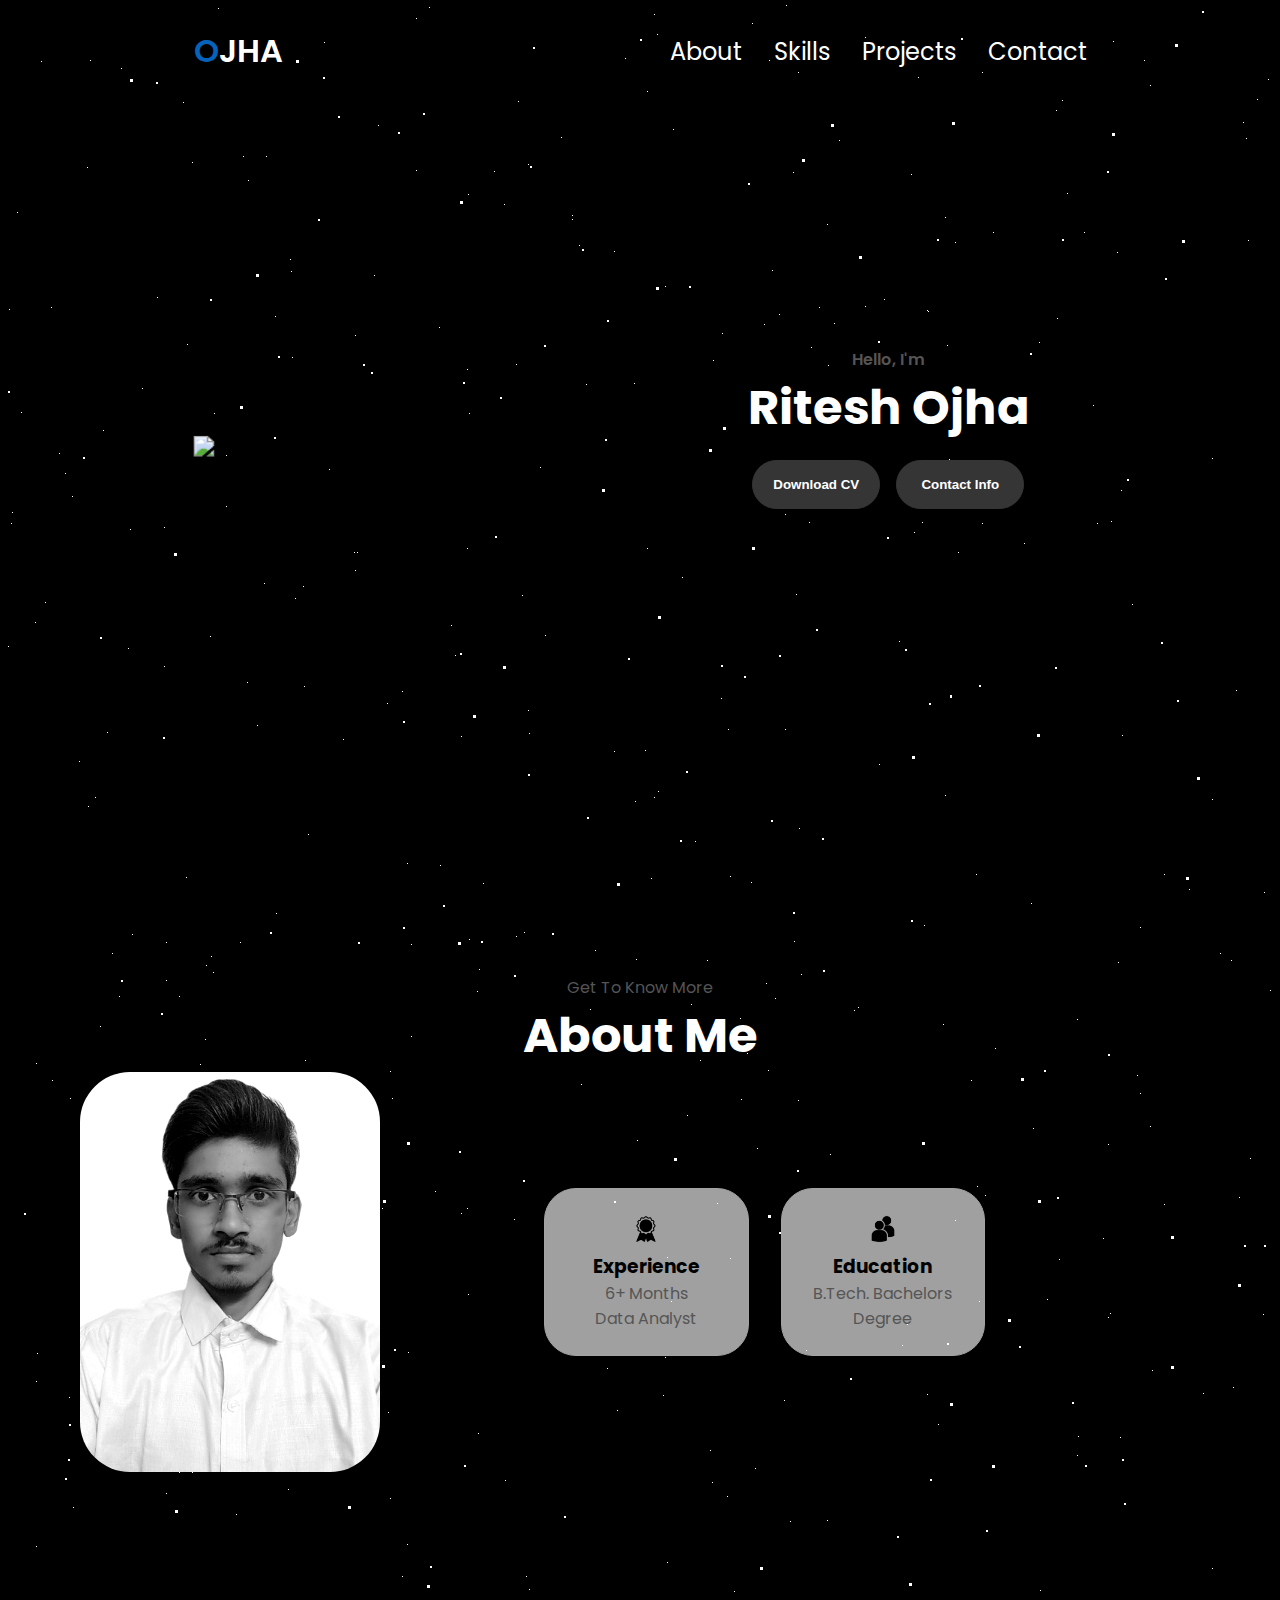
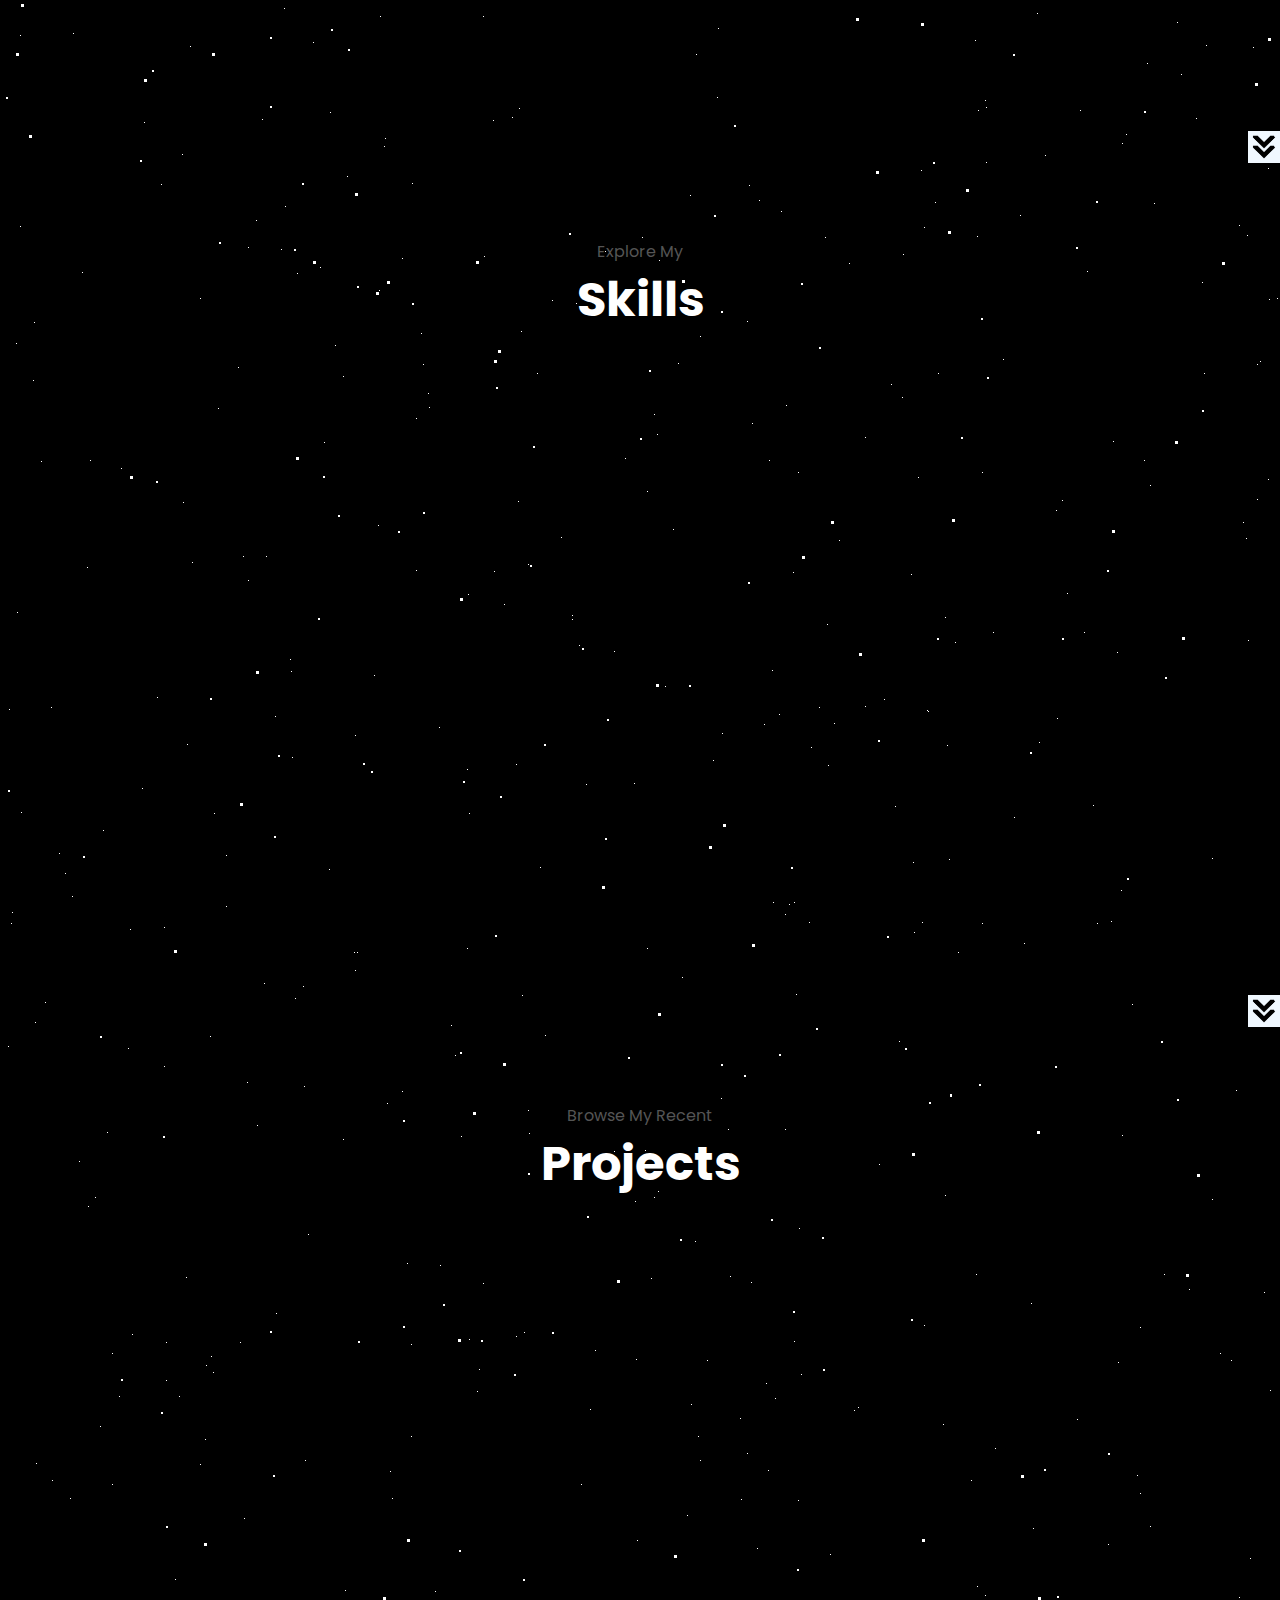
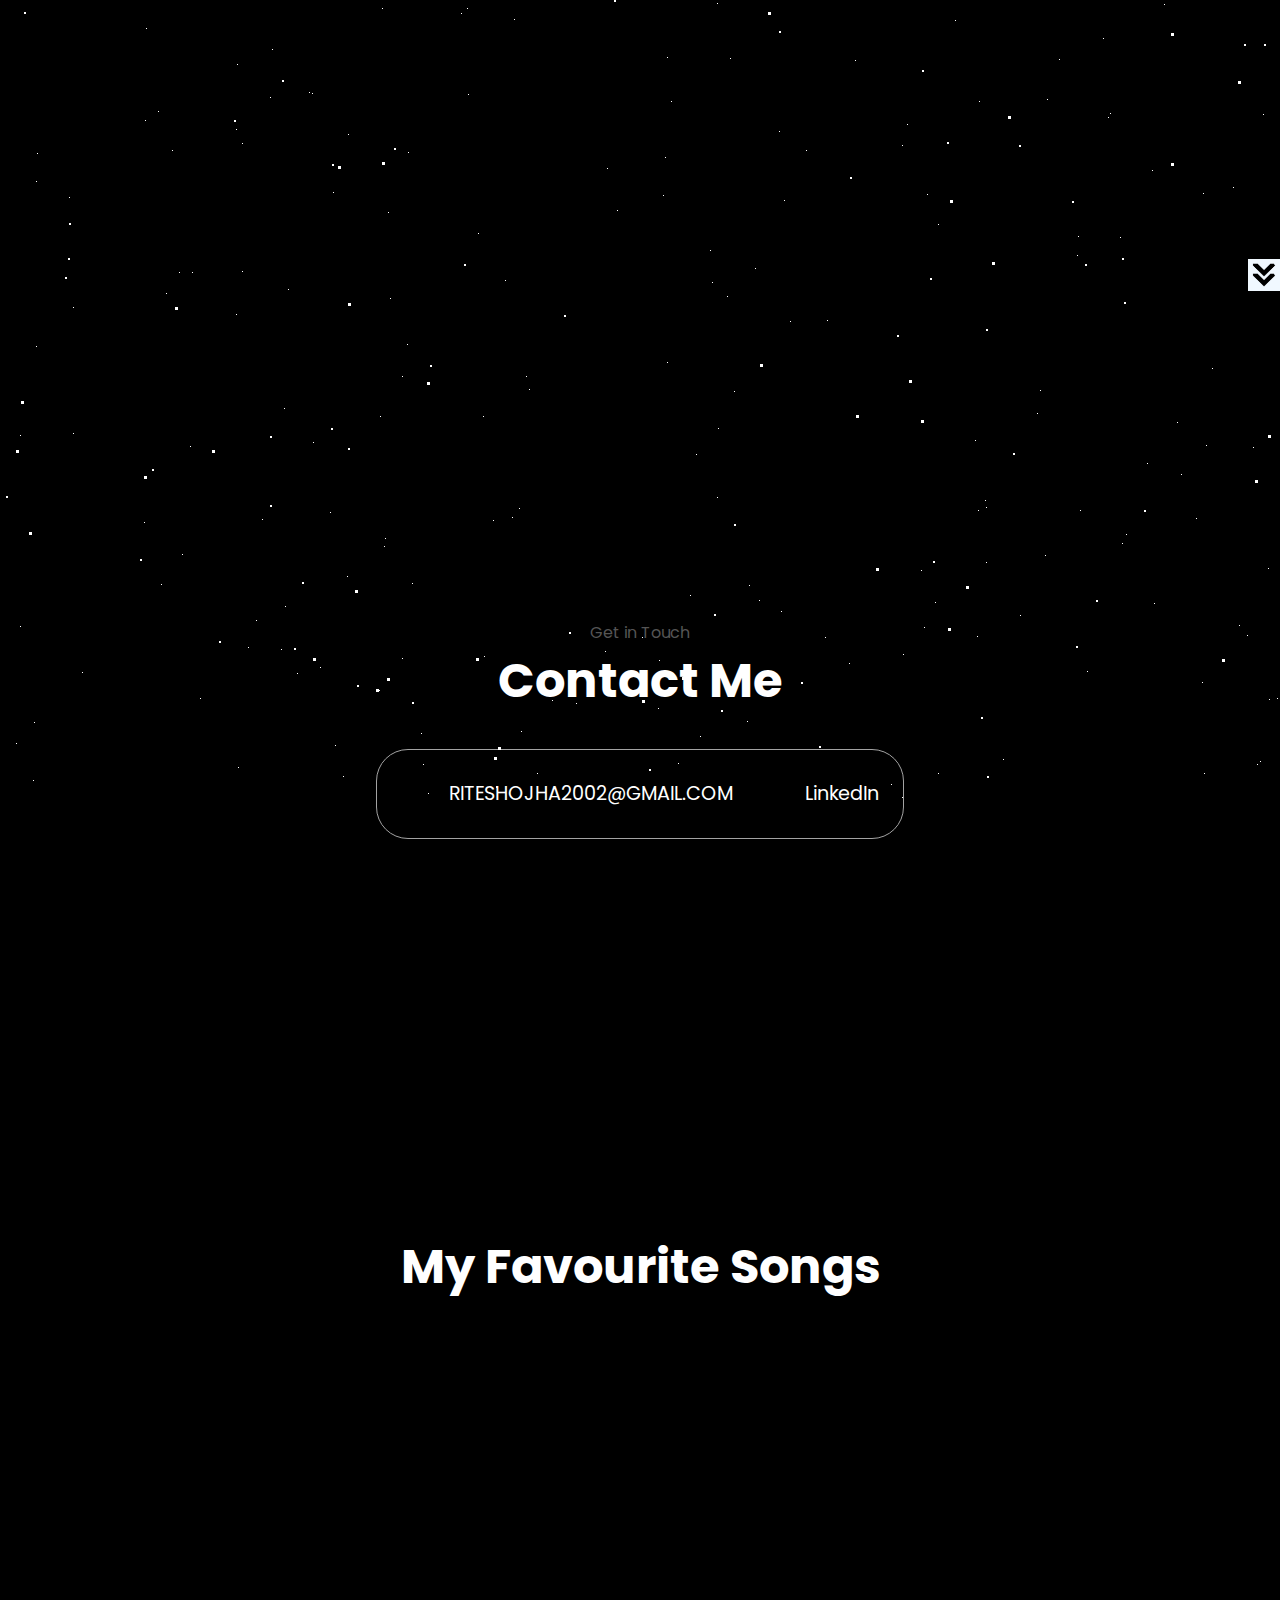
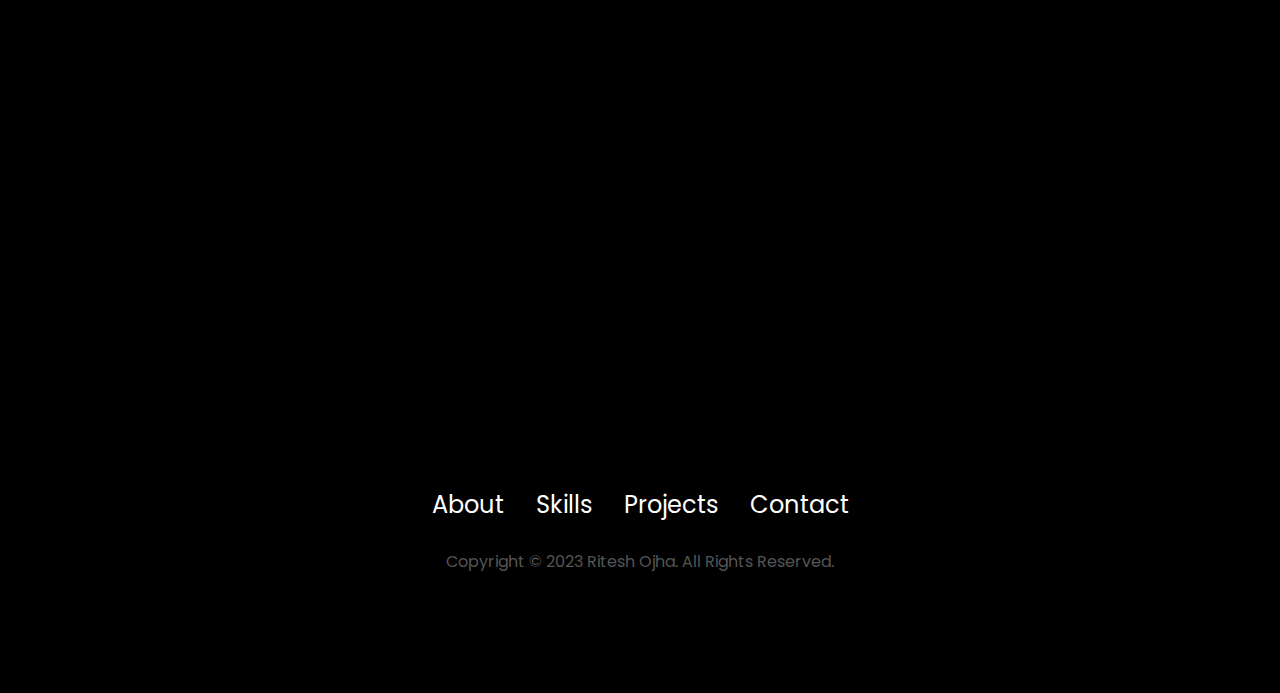
==== commit cd811c00: "new back" ====
--- a/index.html
+++ b/index.html
@@ -24,9 +24,9 @@
   </head>
   <body>
  
-    <!-- <div id="stars"></div>
+    <div id="stars"></div>
     <div id="stars2"></div>
-    <div id="stars3"></div> -->
+    <div id="stars3"></div>
     <nav id="desktop-nav">
       <div class="logo"><span class="highlight">O</span>JHA</div>
       <div>
@@ -485,7 +485,7 @@
     <script defer src="https://cdn.jsdelivr.net/npm/typed.js@2.0.12"></script>
     <script defer src="https://cdnjs.cloudflare.com/ajax/libs/aos/2.3.4/aos.js" integrity="sha512-A7AYk1fGKX6S2SsHywmPkrnzTZHrgiVT7GcQkLGDe2ev0aWb8zejytzS8wjo7PGEXKqJOrjQ4oORtnimIRZBtw==" crossorigin="anonymous" referrerpolicy="no-referrer"></script>
     <script defer src="/assets/js/script.js"></script>
-    <script defer src="/assets/js/lightbox.js"></script>
+    <!-- <script defer src="/assets/js/lightbox.js"></script> -->
     <!-- <script src="assets/js/animation.js"></script> -->
 
 
--- a/assets/css/extrastyle.css
+++ b/assets/css/extrastyle.css
@@ -606,7 +606,7 @@
 }
 
 
-@keyframes animIcon {
+@keyframes animStar {
   from {
       transform: translateY(0px);
   }
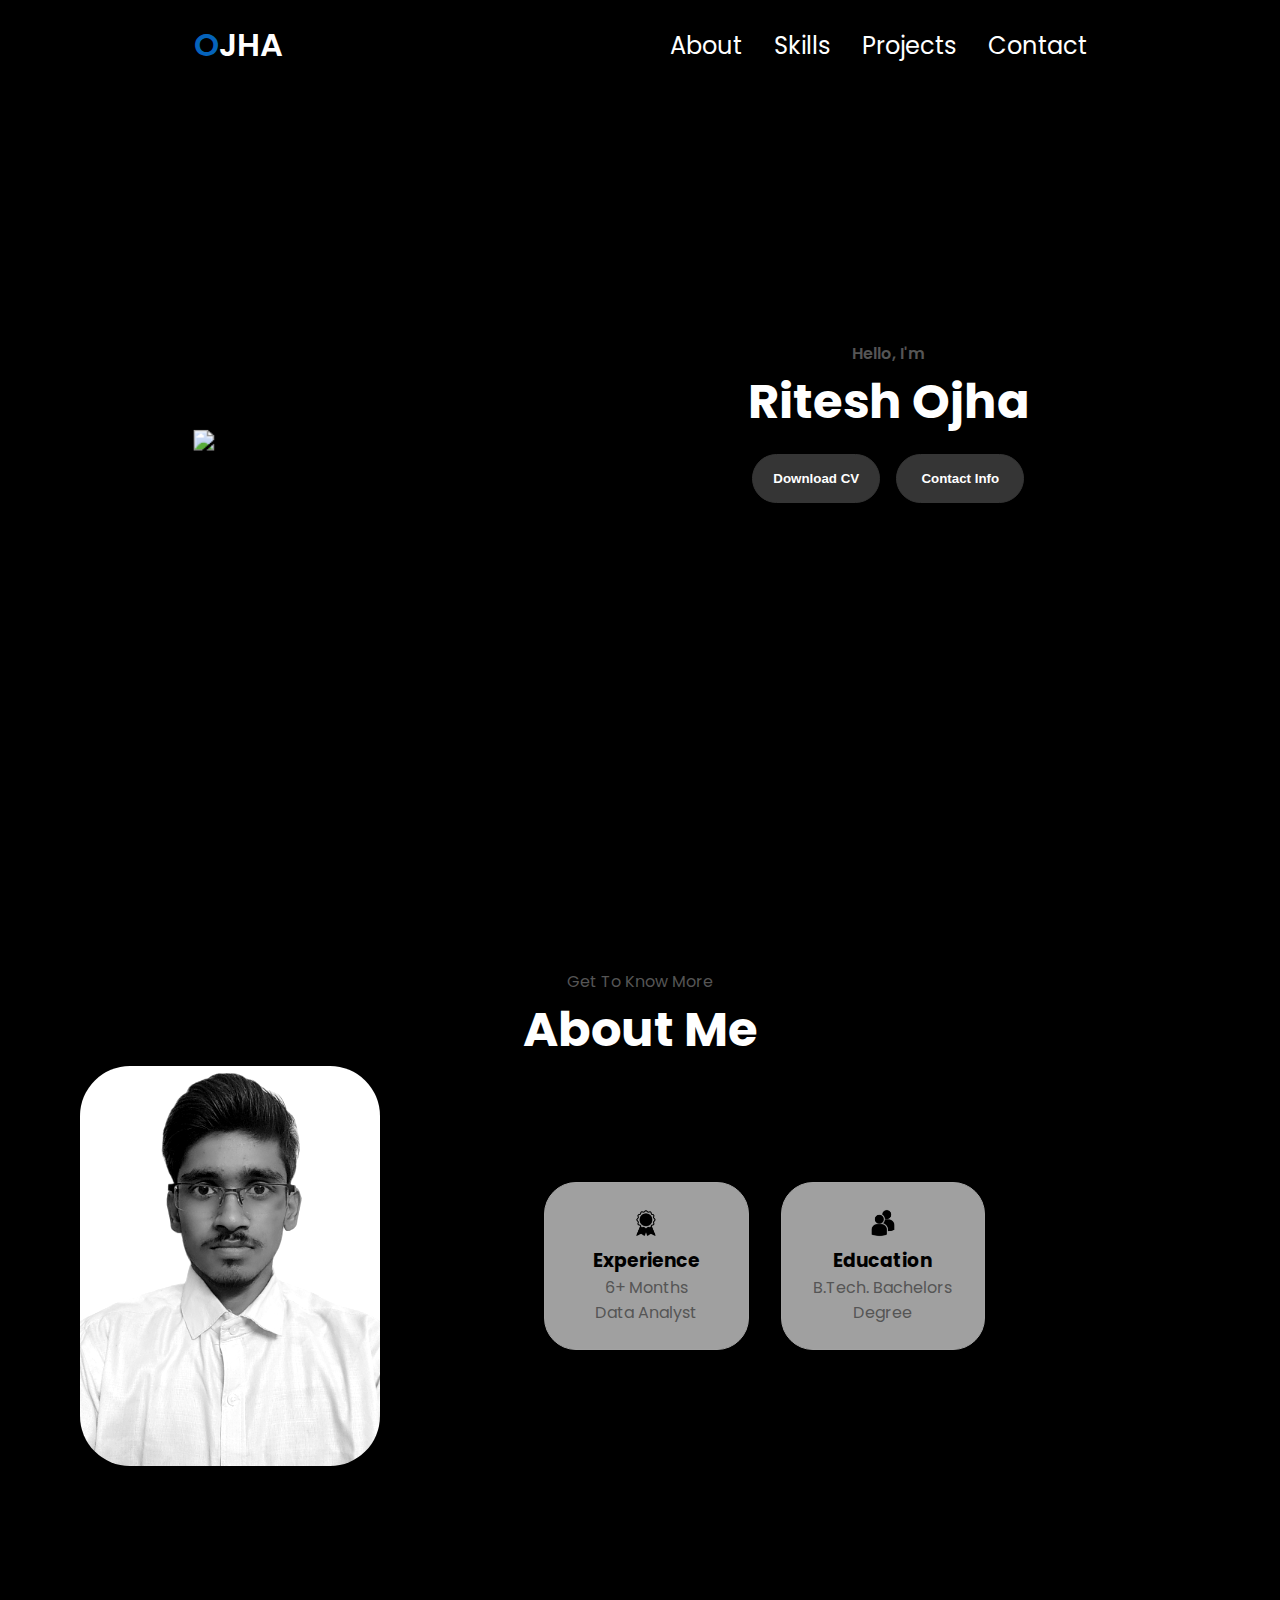
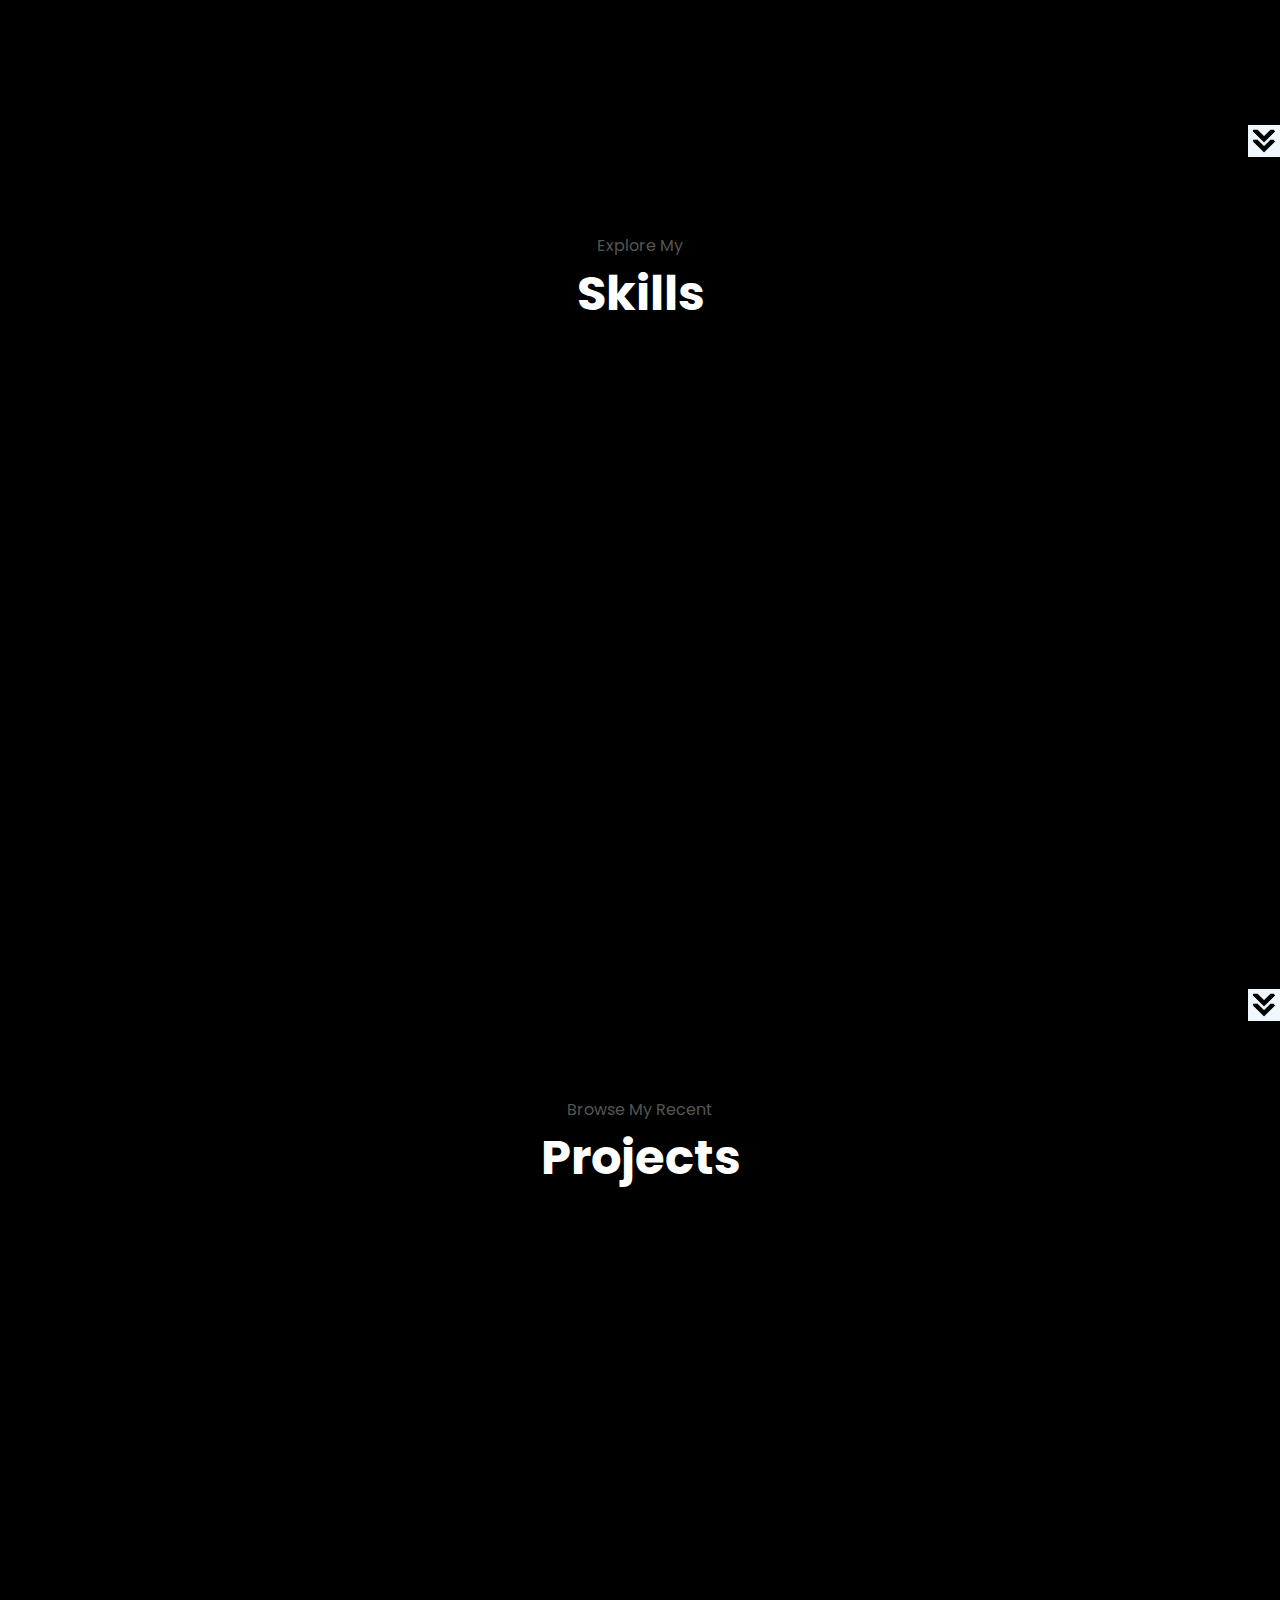
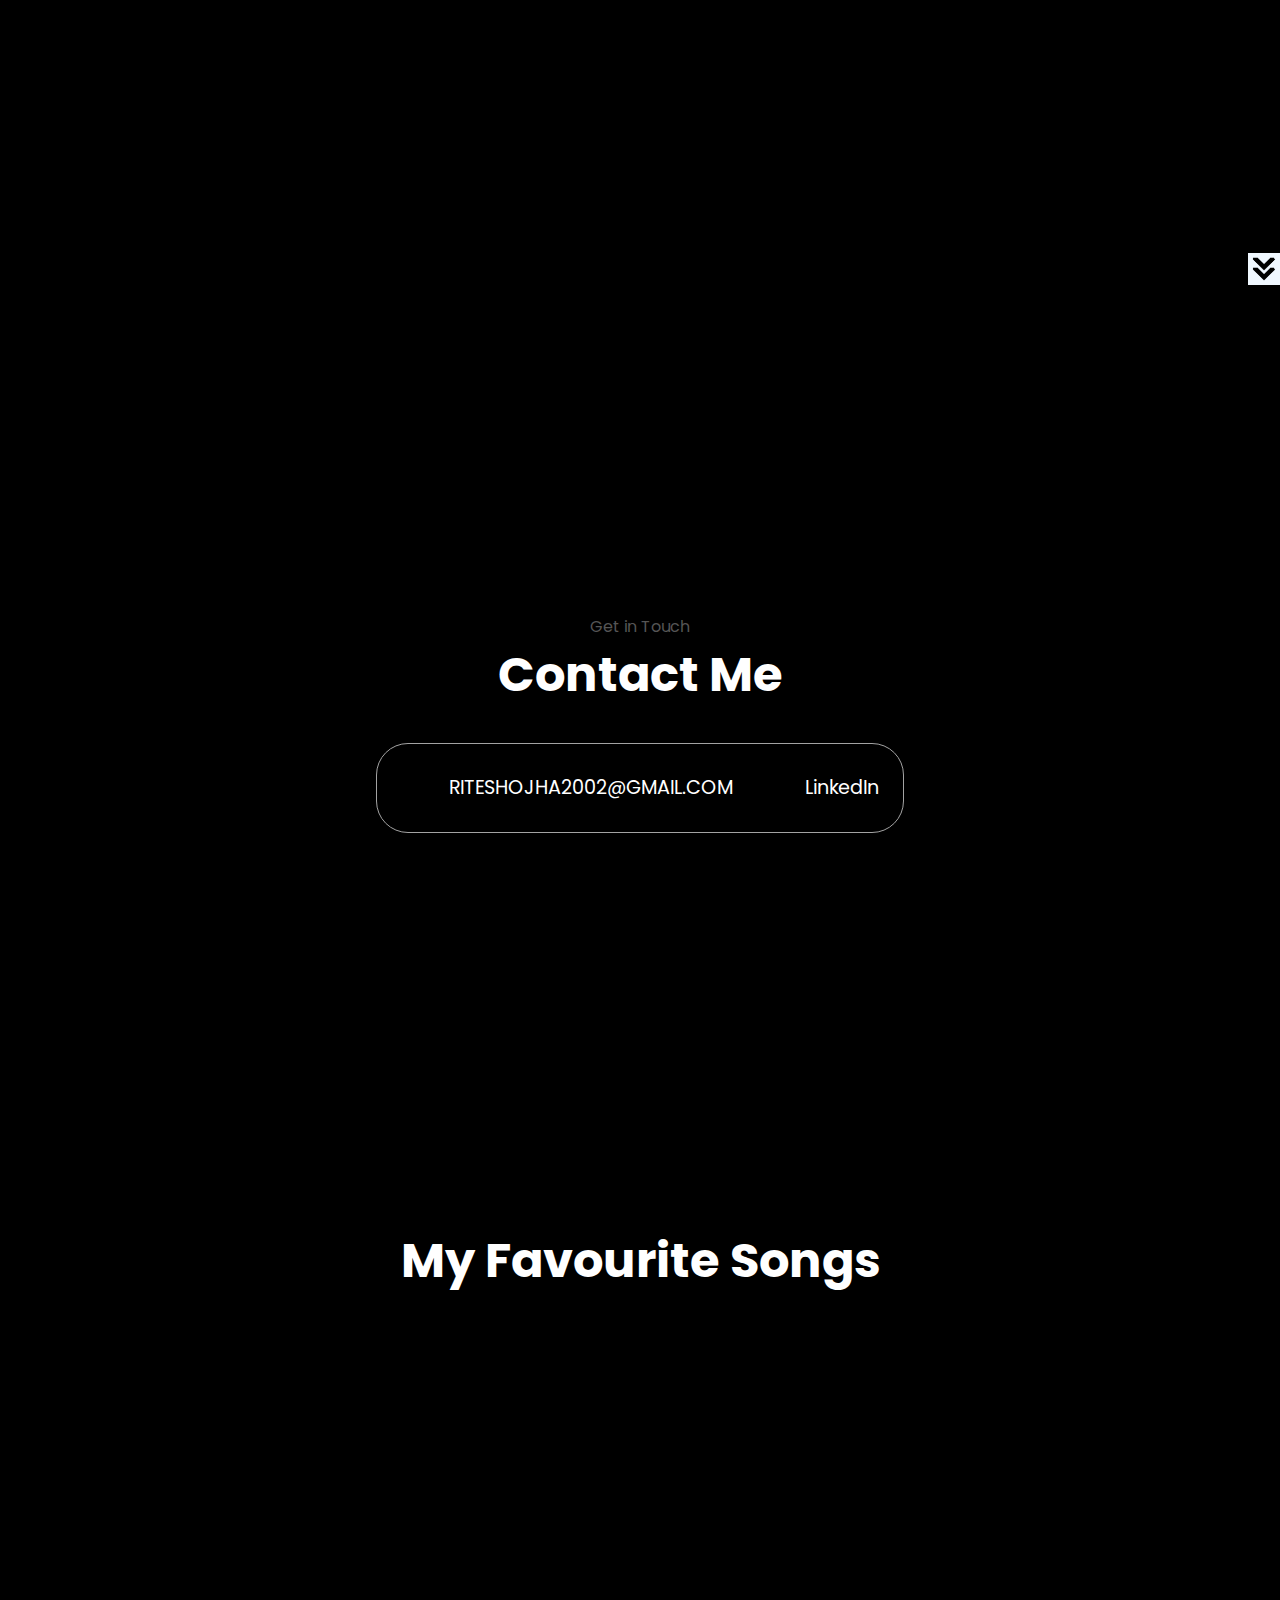
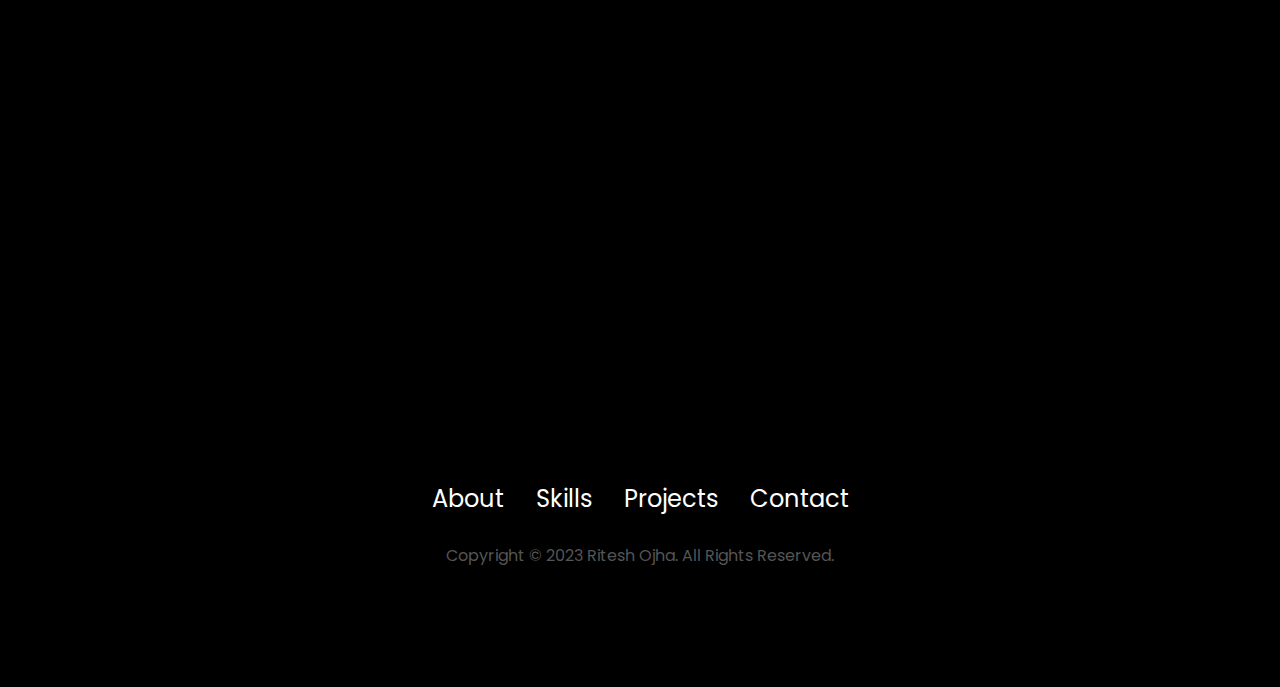
==== commit 9ea48ac1: "no starts" ====
--- a/index.html
+++ b/index.html
@@ -24,9 +24,9 @@
   </head>
   <body>
  
-    <div id="stars"></div>
+    <!-- <div id="stars"></div>
     <div id="stars2"></div>
-    <div id="stars3"></div>
+    <div id="stars3"></div> -->
     <nav id="desktop-nav">
       <div class="logo"><span class="highlight">O</span>JHA</div>
       <div>
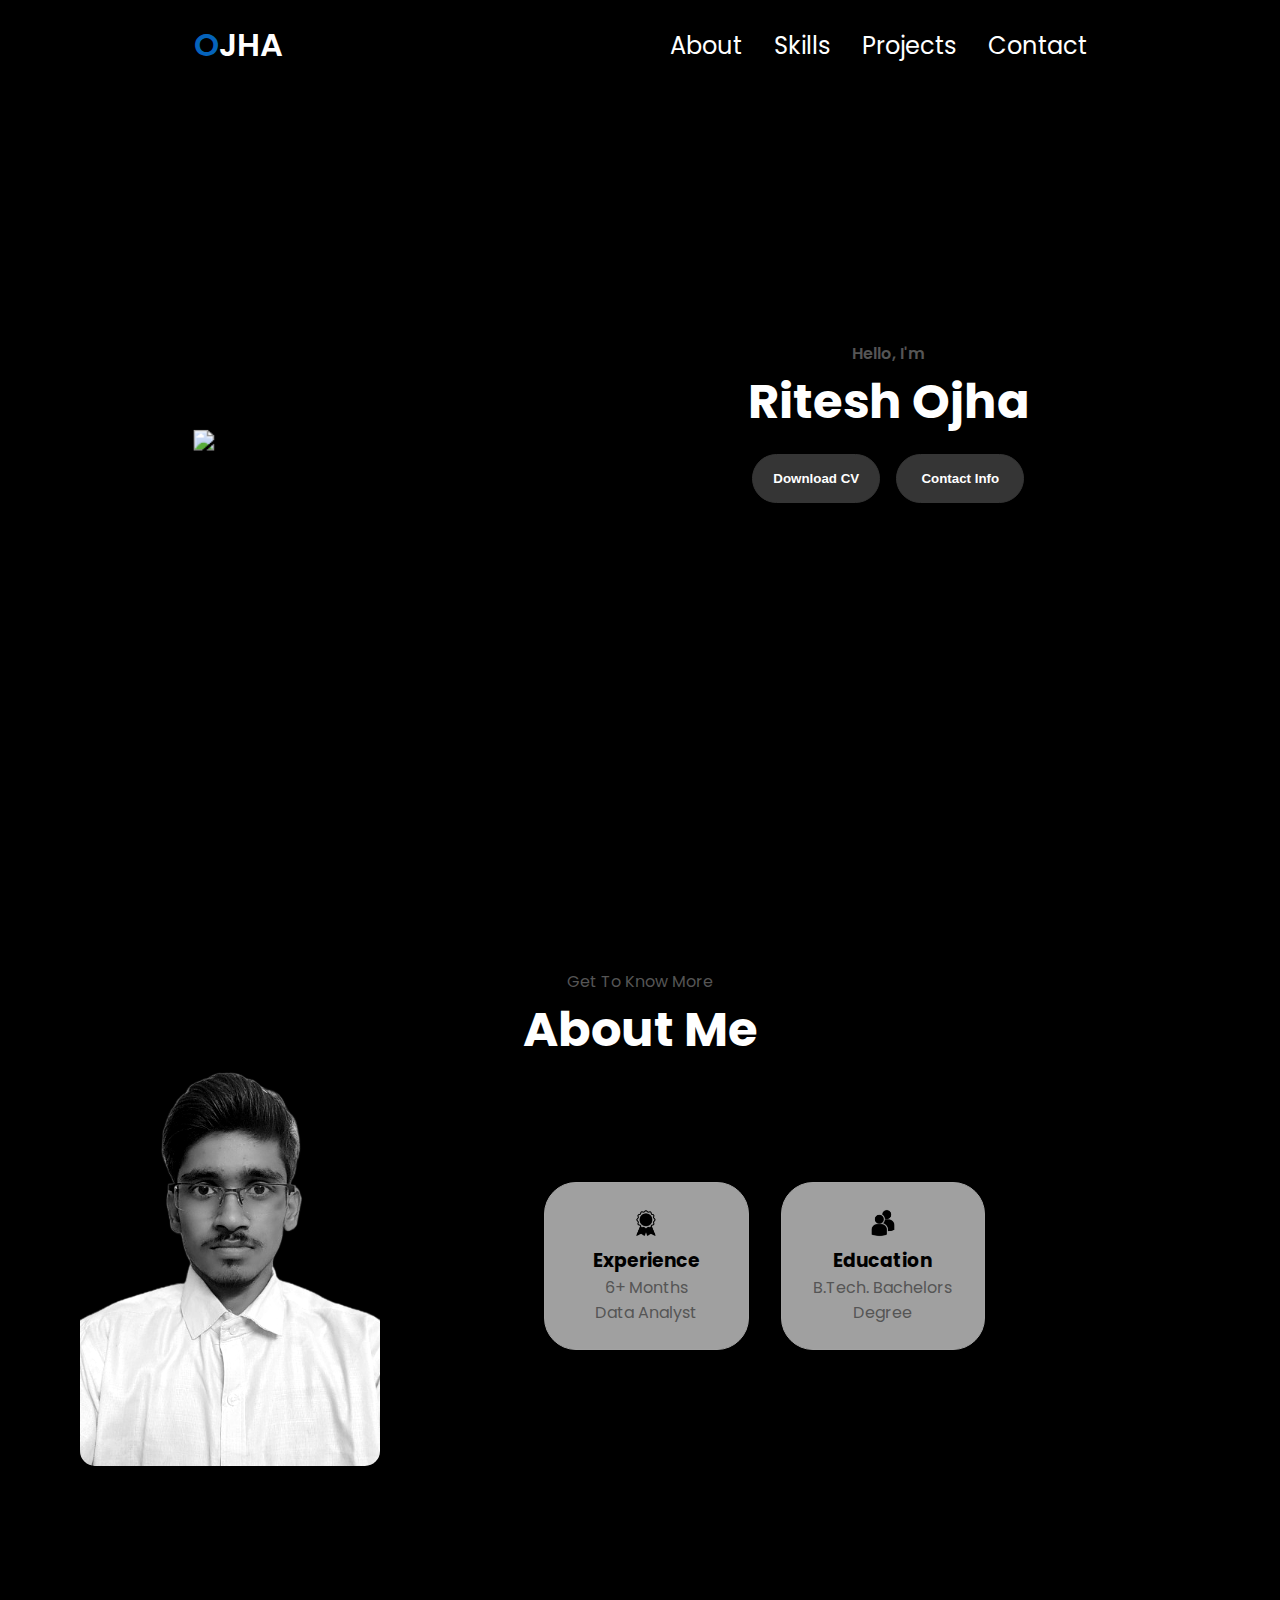
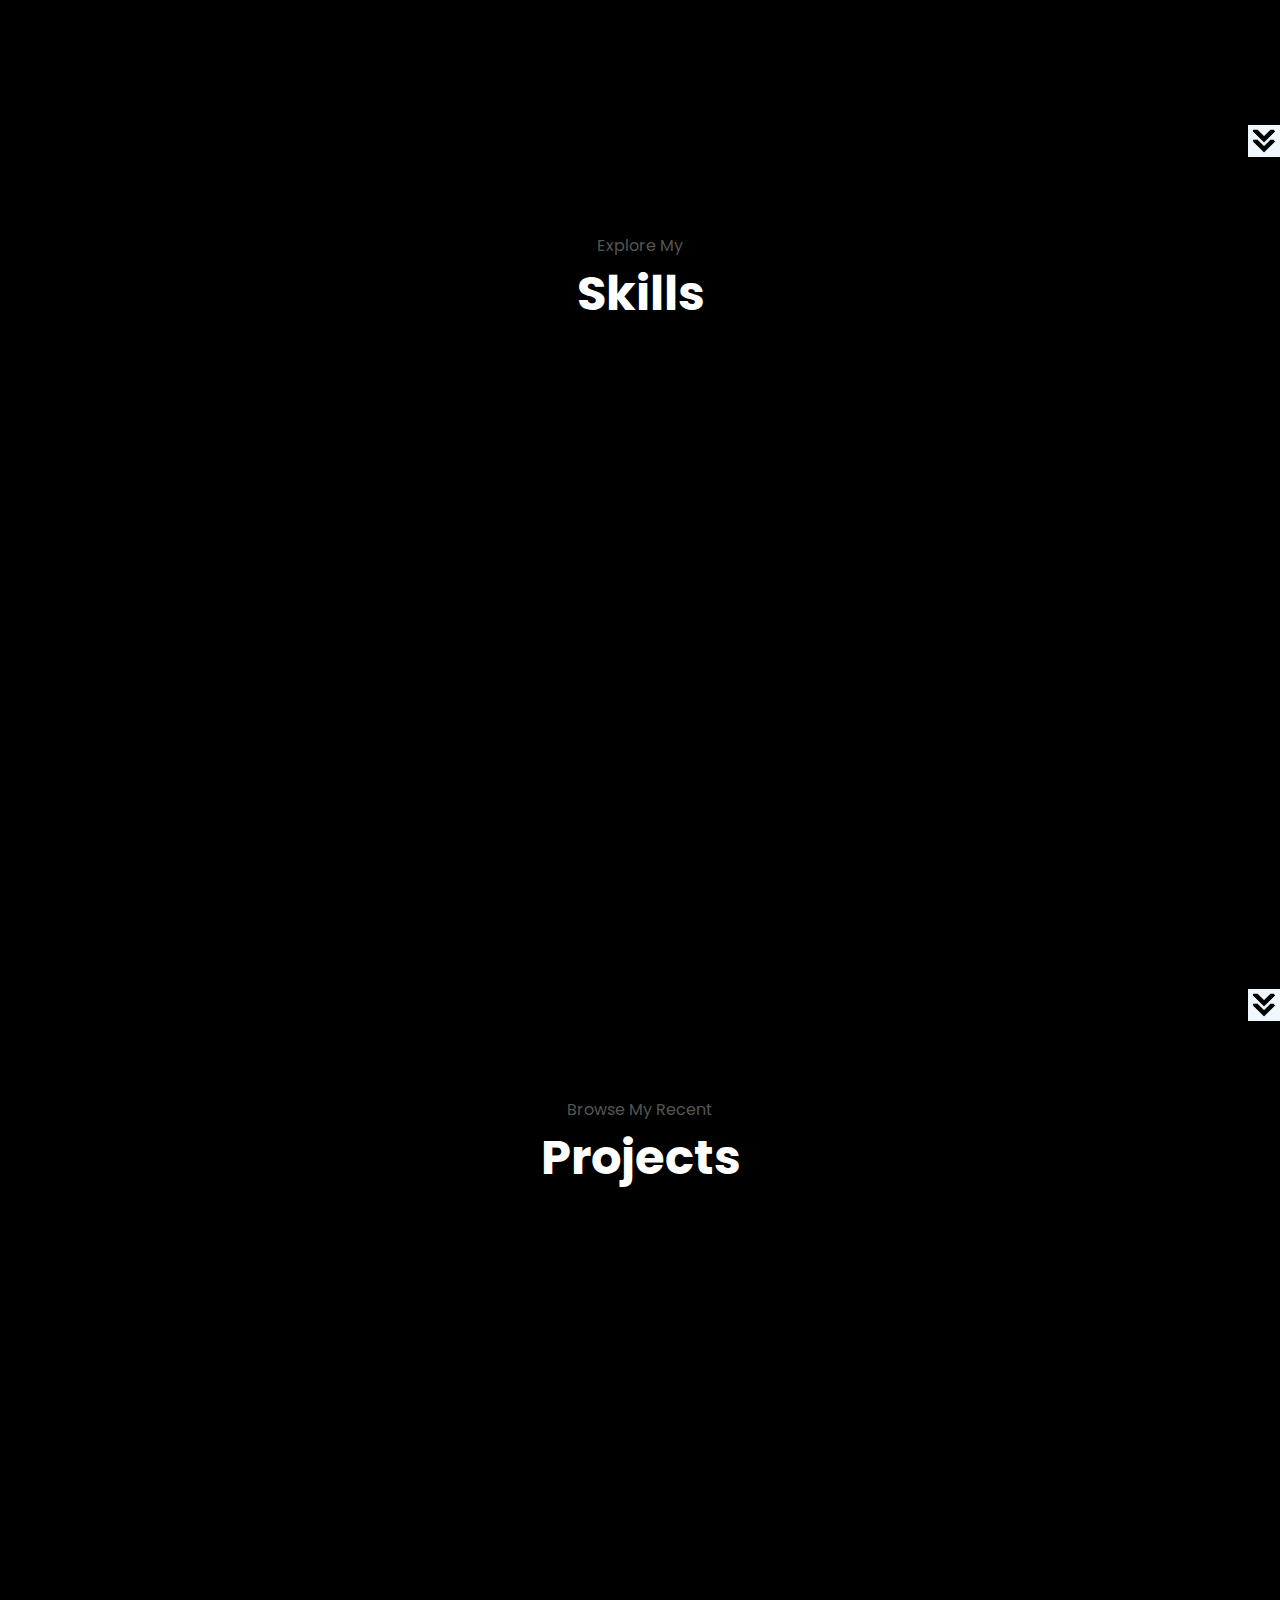
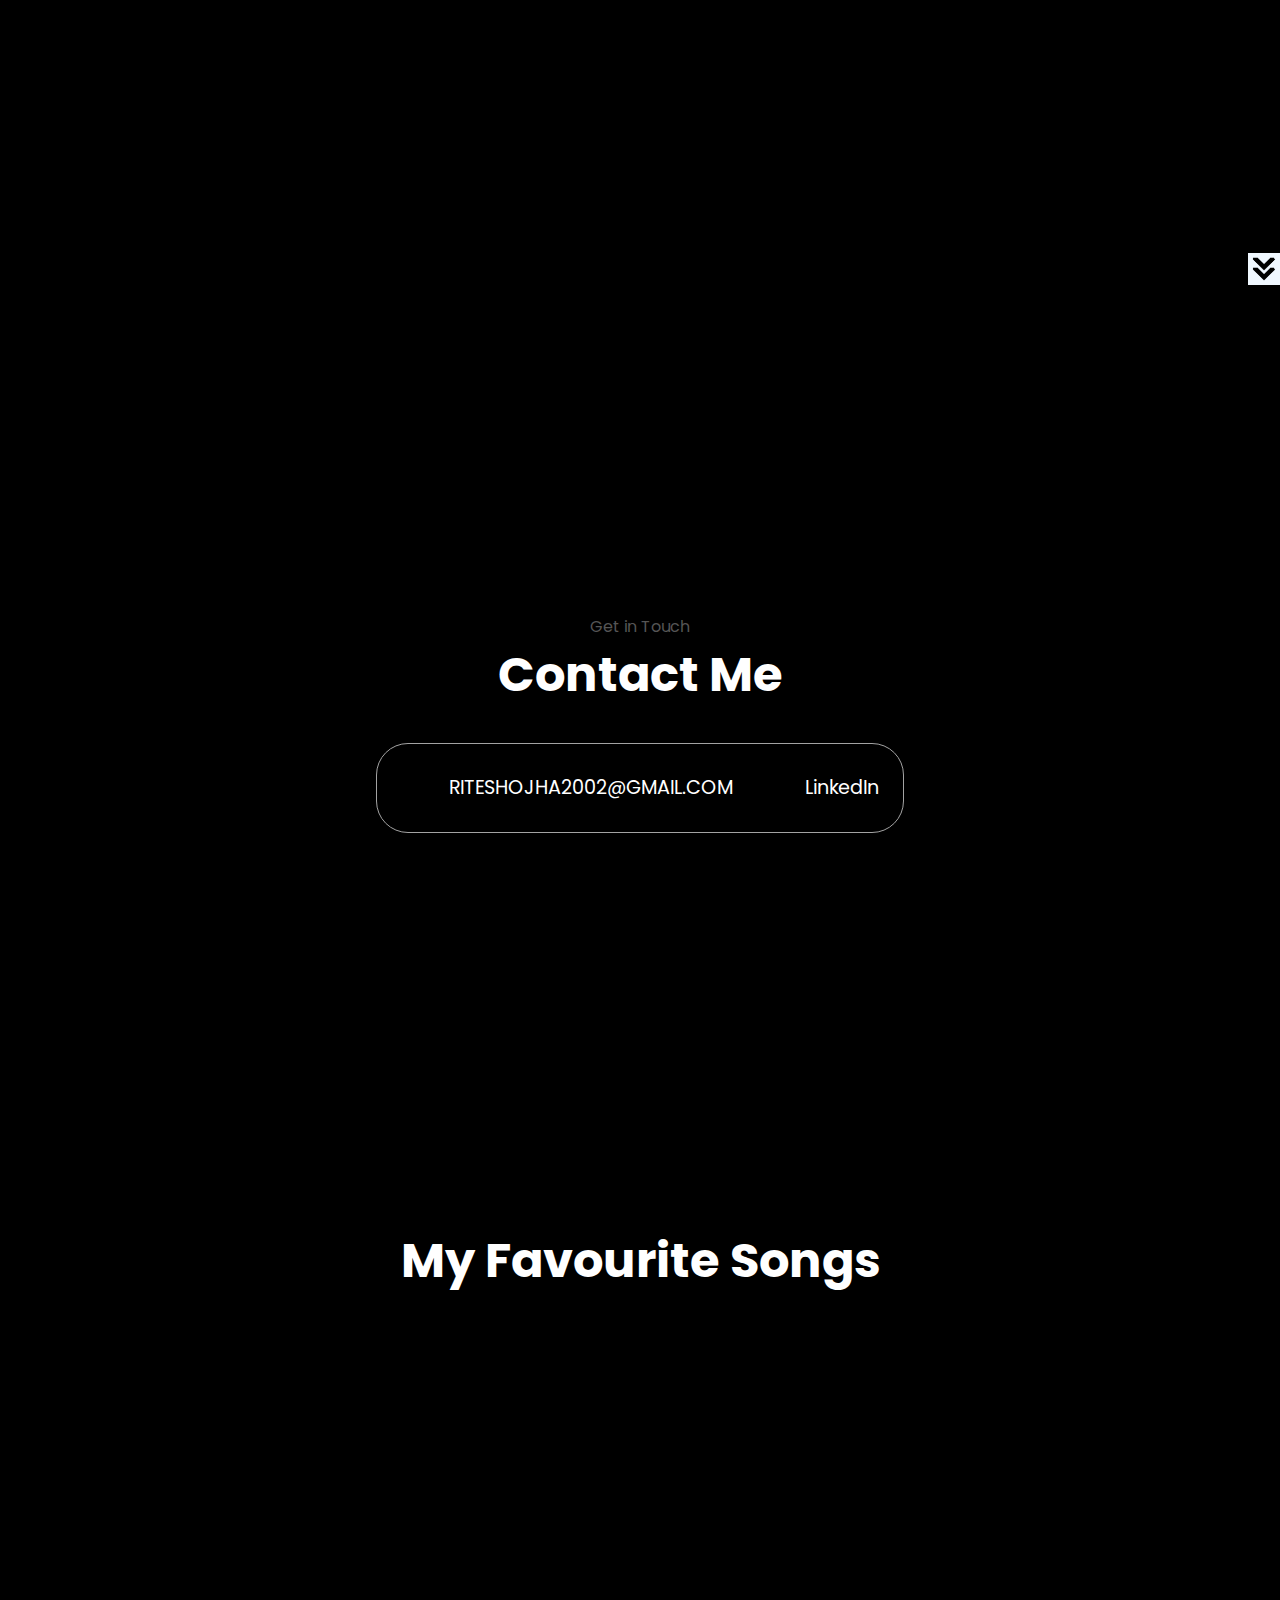
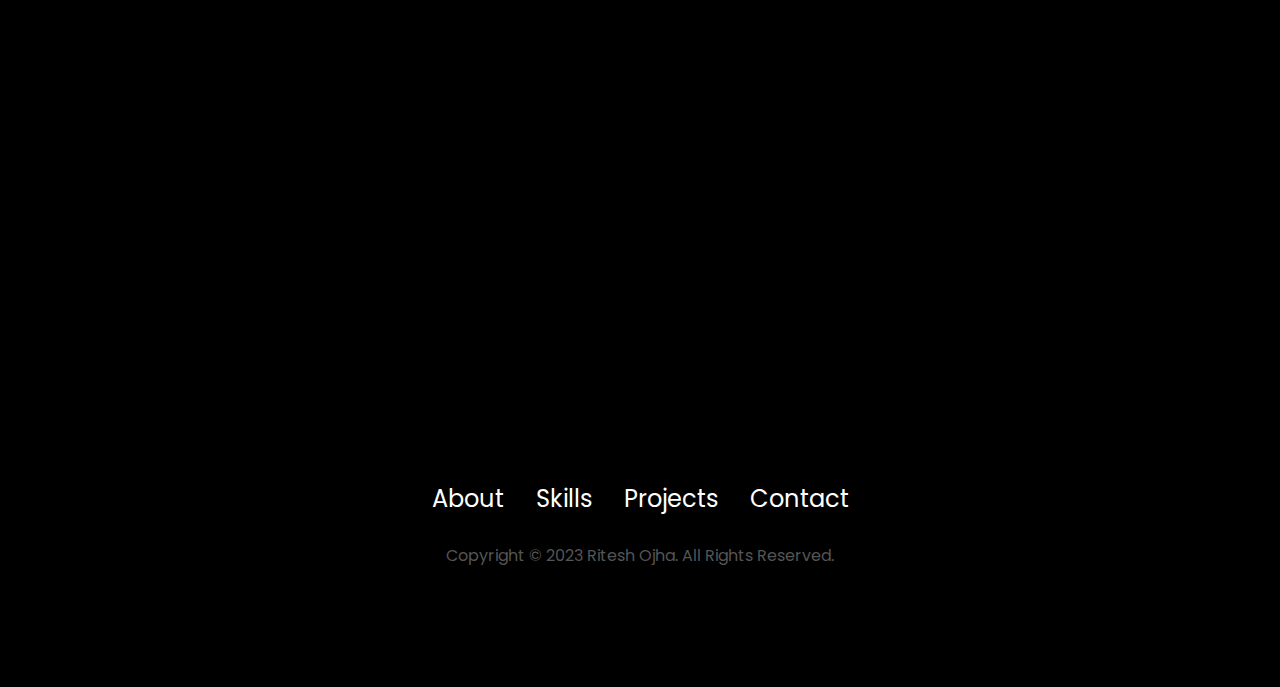
==== commit b9b1da67: "Data Engineering Projects & Skills added" ====
--- a/index.html
+++ b/index.html
@@ -23,10 +23,12 @@
 
   </head>
   <body>
- 
-    <!-- <div id="stars"></div>
+<!--  
+    <div id="stars"></div>
     <div id="stars2"></div>
     <div id="stars3"></div> -->
+
+    
     <nav id="desktop-nav">
       <div class="logo"><span class="highlight">O</span>JHA</div>
       <div>
@@ -103,7 +105,7 @@
       <div class="section-container">
         <div class="section__pic-container">
           <img
-            src="./assets/img/3.jpg"
+            src="./assets/img/3.png"
             alt="Profile picture"
             class="about-pic"
           />
@@ -154,283 +156,18 @@
       </div>
       <img src="./assets/img/arrow.png" alt="Arrow icon" class="icon arrow" onclick="location.href='./#projects'"/>
     </section>
-    <!-- <section id="experience">
-      <p class="section__text__p1">Explore My</p>
-      <h1 class="title">Skils</h1>
-      <div class="experience-details-container">
-        <div class="about-containers">
-          <div class="details-container">
-            <h2 class="experience-sub-title">Data Analyst</h2>
-            <div class="article-container">
-              <article>
-                <img
-                  src="./assets/img/checkmark.png"
-                  alt="Experience icon"
-                  class="icon"
-                />
-                <div>
-                  <h3>Power BI</h3>
-                  <p>Advanced</p>
-                </div>
-              </article>
-              <article>
-                <img
-                  src="./assets/img/checkmark.png"
-                  alt="Experience icon"
-                  class="icon"
-                />
-                <div>
-                  <h3>Excel</h3>
-                  <p>Advanced</p>
-                </div>
-              </article>
-              <article>
-                <img
-                  src="./assets/img/checkmark.png"
-                  alt="Experience icon"
-                  class="icon"
-                />
-                <div>
-                  <h3>SQL</h3>
-                  <p>Intermediate</p>
-                </div>
-              </article>
-              <article>
-                <img
-                  src="./assets/img/checkmark.png"
-                  alt="Experience icon"
-                  class="icon"
-                />
-                <div>
-                  <h3>Data visualization</h3>
-                  <p>Intermediate</p>
-                </div>
-              </article>
-              <article>
-                <img
-                  src="./assets/img/checkmark.png"
-                  alt="Experience icon"
-                  class="icon"
-                />
-                <div>
-                  <h3>Python</h3>
-                  <p>Advanced</p>
-                </div>
-              </article>
-              <article>
-                <img
-                  src="./assets/img/checkmark.png"
-                  alt="Experience icon"
-                  class="icon"
-                />
-                <div>
-                  <h3>Looker Studio</h3>
-                  <p>Intermediate</p>
-                </div>
-              </article>
-              <article>
-                <img
-                  src="./assets/img/checkmark.png"
-                  alt="Experience icon"
-                  class="icon"
-                />
-                <div>
-                  <h3>Tableau</h3>
-                  <p>Intermediate</p>
-                </div>
-              </article>
-            </div>
-          </div>
-          <div class="details-container">
-            <h2 class="experience-sub-title">Data Engineer</h2>
-            <div class="article-container">
-              <article>
-                <img
-                  src="./assets/img/checkmark.png"
-                  alt="Experience icon"
-                  class="icon"
-                />
-                <div>
-                  <h3>Python</h3>
-                  <p>Advanced</p>
-                </div>
-              </article>
-              <article>
-                <img
-                  src="./assets/img/checkmark.png"
-                  alt="Experience icon"
-                  class="icon"
-                />
-                <div>
-                  <h3>SQL</h3>
-                  <p>Intermediate</p>
-                </div>
-              </article>
-              <article>
-                <img
-                  src="./assets/img/checkmark.png"
-                  alt="Experience icon"
-                  class="icon"
-                />
-                <div>
-                  <h3>PySpark</h3>
-                  <p>Intermediate</p>
-                </div>
-              </article>
-              <article>
-                <img
-                  src="./assets/img/checkmark.png"
-                  alt="Experience icon"
-                  class="icon"
-                />
-                <div>
-                  <h3>Git</h3>
-                  <p>Basic</p>
-                </div>
-              </article>
-              <article>
-                <img
-                  src="./assets/img/checkmark.png"
-                  alt="Experience icon"
-                  class="icon"
-                />
-                <div>
-                  <h3>Doscker</h3>
-                  <p>Basic</p>
-                </div>
-              </article>
-              <article>
-                <img
-                  src="./assets/img/checkmark.png"
-                  alt="Experience icon"
-                  class="icon"
-                />
-                <div>
-                  <h3>ETL</h3>
-                  <p>Intermediate</p>
-                </div>
-              </article>
-              <article>
-                <img
-                  src="./assets/img/checkmark.png"
-                  alt="Experience icon"
-                  class="icon"
-                />
-                <div>
-                  <h3>SQL</h3>
-                  <p>Intermediate</p>
-                </div>
-              </article>
-            </div>
-          </div>
-        </div>
-      </div>
-      <img
-        src="./assets/img/arrow.png"
-        alt="Arrow icon"
-        class="icon arrow"
-        onclick="location.href='./#projects'"
-      />
-    </section>  -->
     
     
     <section id="projects" data-aos="fade-up">
       <p class="section__text__p1">Browse My Recent</p>
       <h1 class="title">Projects</h1>
       <div class="experience-details-container" >
-        <div class="project-containers" id="projects-container" >
-        </div>
-        
+        <div class="project-containers" id="projects-container" ></div>
       </div>
       <img src="./assets/img/arrow.png" alt="Arrow icon" class="icon arrow" onclick="location.href='./#contact'" />
     </section>  
     
-    <!--<section id="projects">
-      <p class="section__text__p1">Browse My Recent</p>
-      <h1 class="title">Projects</h1>
-      <div class="experience-details-container">
-        <div class="about-containers">
-          <div class="details-container color-container">
-            <div class="article-container" >
-              <img
-                src="./assets/img/project-1.png"
-                alt="Project 1"
-                class="project-img"
-              />
-            </div>
-            <h2 class="experience-sub-title project-title">Project One</h2>
-            <div class="btn-container">
-              <button
-                class="btn btn-color-2 project-btn"
-                onclick="location.href='https://github.com/'"
-              >
-                Github
-              </button>
-              <button
-                class="btn btn-color-2 project-btn"
-                onclick="location.href='https://github.com/'"
-              >
-                Live Demo
-              </button>
-            </div>
-          </div>
-          <div class="details-container color-container">
-            <div class="article-container">
-              <img
-                src="./assets/img/project-2.png"
-                alt="Project 2"
-                class="project-img"
-              />
-            </div>
-            <h2 class="experience-sub-title project-title">Project Two</h2>
-            <div class="btn-container">
-              <button
-                class="btn btn-color-2 project-btn"
-                onclick="location.href='https://github.com/'"
-              >
-                Github
-              </button>
-              <button
-                class="btn btn-color-2 project-btn"
-                onclick="location.href='https://github.com/'"
-              >
-                Live Demo
-              </button>
-            </div>
-          </div>
-          <div class="details-container color-container">
-            <div class="article-container">
-              <img
-                src="./assets/img/project-3.png"
-                alt="Project 3"
-                class="project-img"
-              />
-            </div>
-            <h2 class="experience-sub-title project-title">Project Three</h2>
-            <div class="btn-container">
-              <button
-                class="btn btn-color-2 project-btn"
-                onclick="location.href='https://github.com/'"
-              >
-                Github
-              </button>
-              <button
-                class="btn btn-color-2 project-btn"
-                onclick="location.href='https://github.com/'"
-              >
-                Live Demo
-              </button>
-            </div>
-          </div>
-        </div>
-      </div>
-      <img
-        src="./assets/img/arrow.png"
-        alt="Arrow icon"
-        class="icon arrow"
-        onclick="location.href='./#contact'"
-      />
-    </section> -->
+    
     <section id="contact" data-aos="fade-up"
     data-aos-anchor-placement="center-bottom">
       <p class="section__text__p1">Get in Touch</p>
--- a/assets/css/style.css
+++ b/assets/css/style.css
@@ -355,7 +355,7 @@
 }
 
 .about-pic {
-  border-radius: 50px;
+  border-radius: 15px;
   
   filter: grayscale(100%) contrast(1.2);
 
@@ -445,6 +445,7 @@
   margin-top: 2rem;
 }
 
+
 .color-container {
   border-color: rgb(163, 163, 163);
   background: rgba(250, 250, 250, 0.56);
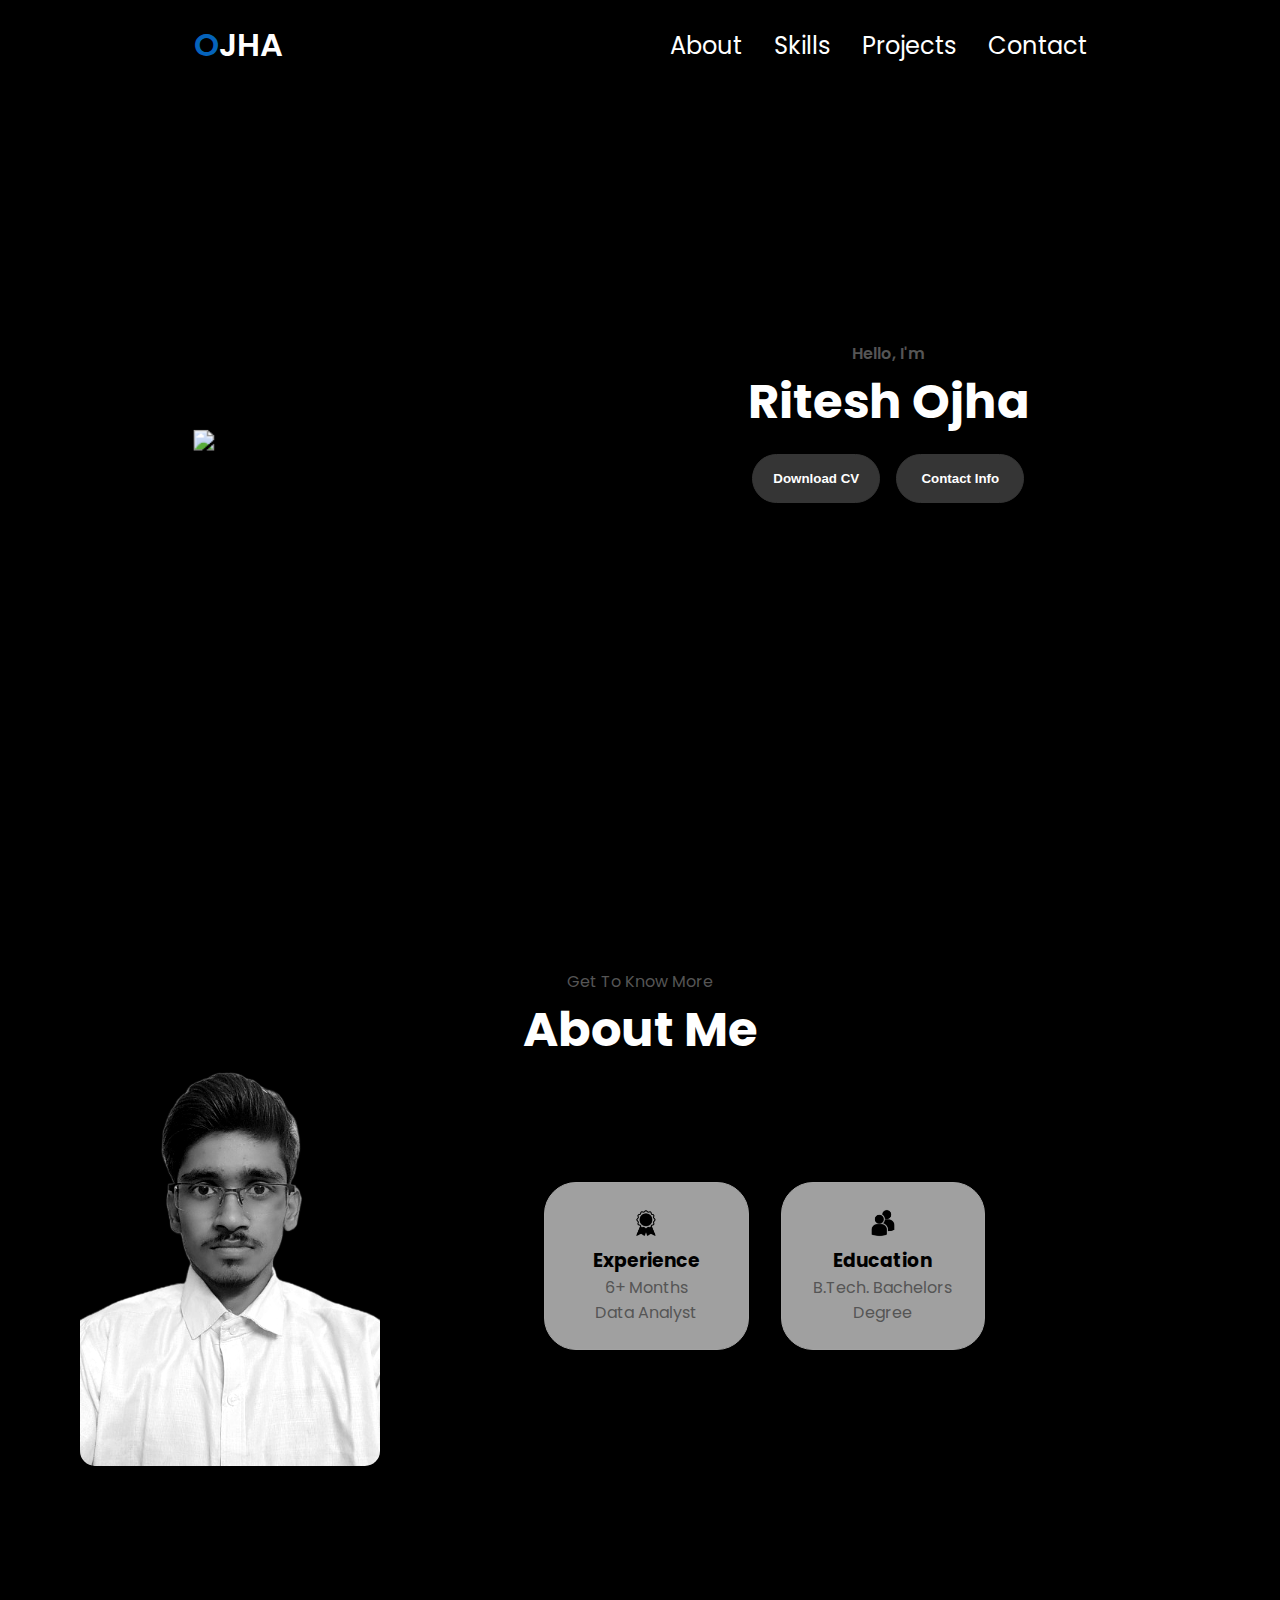
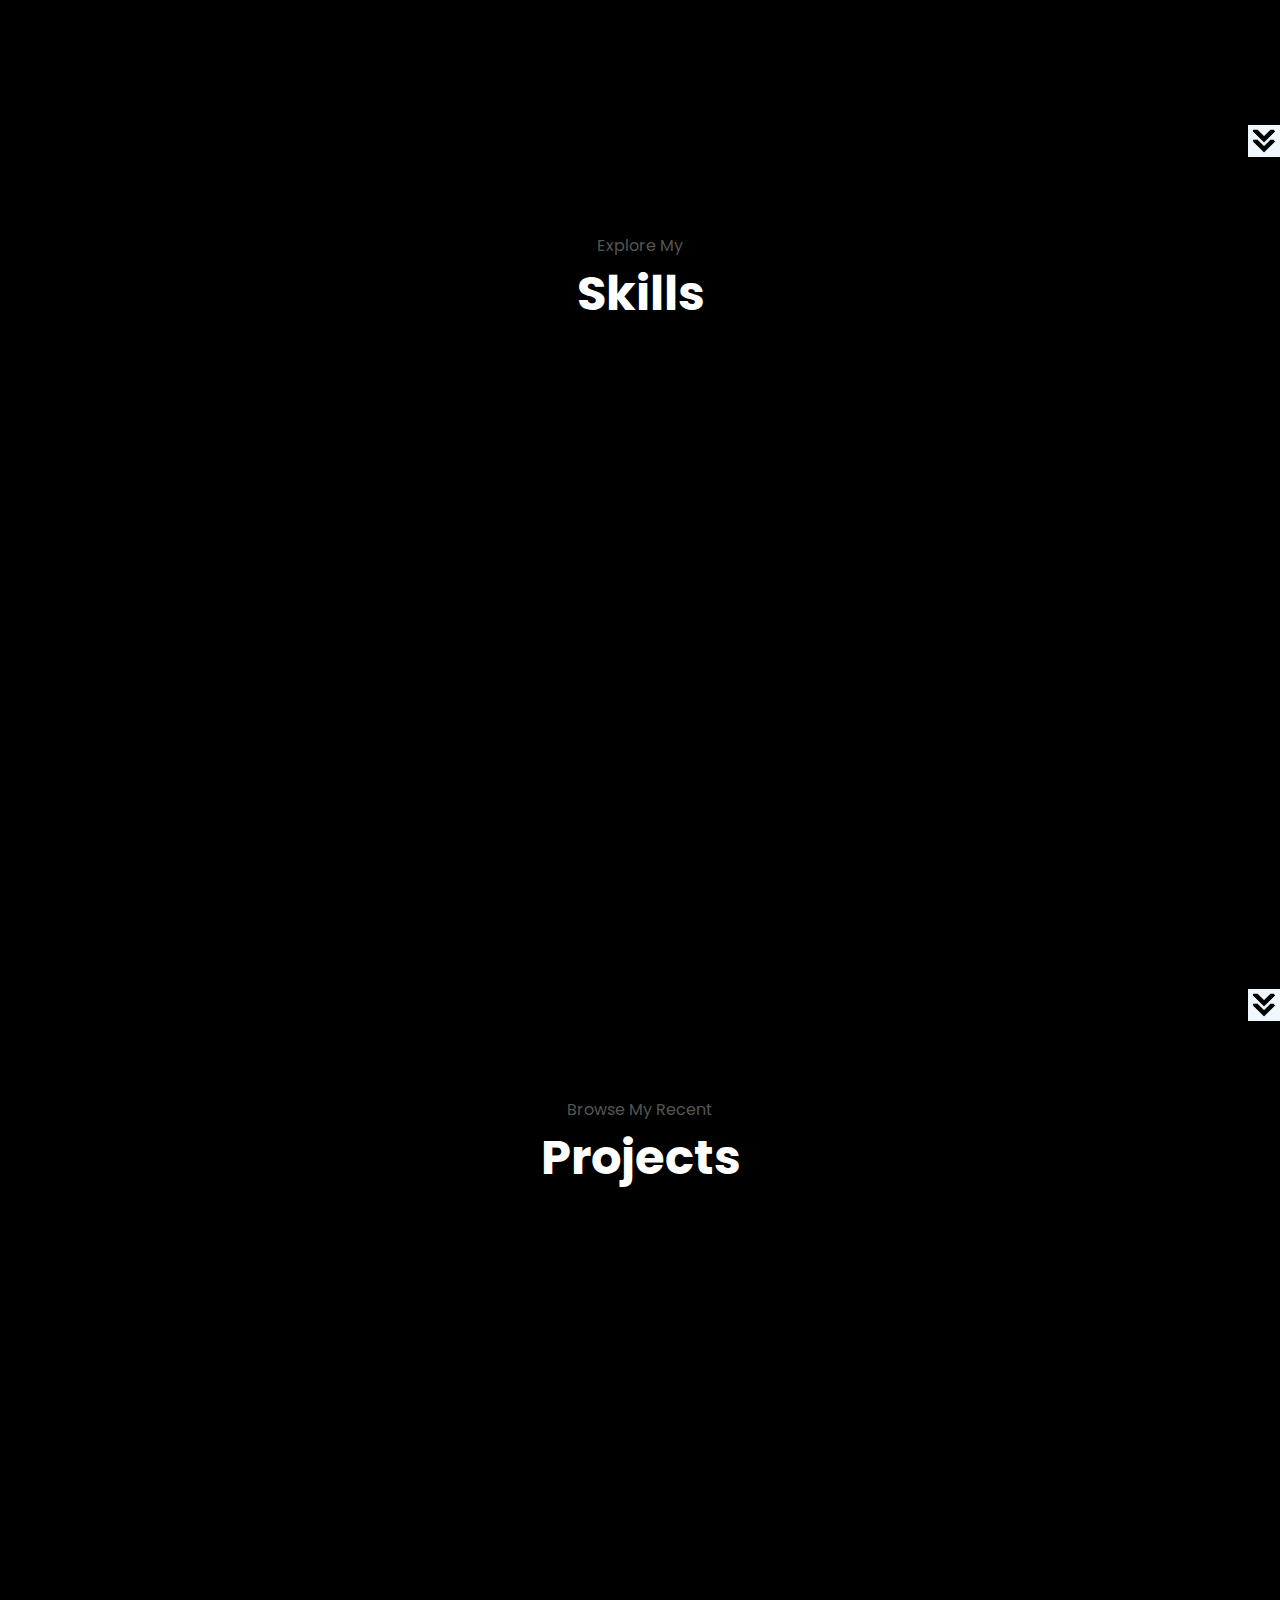
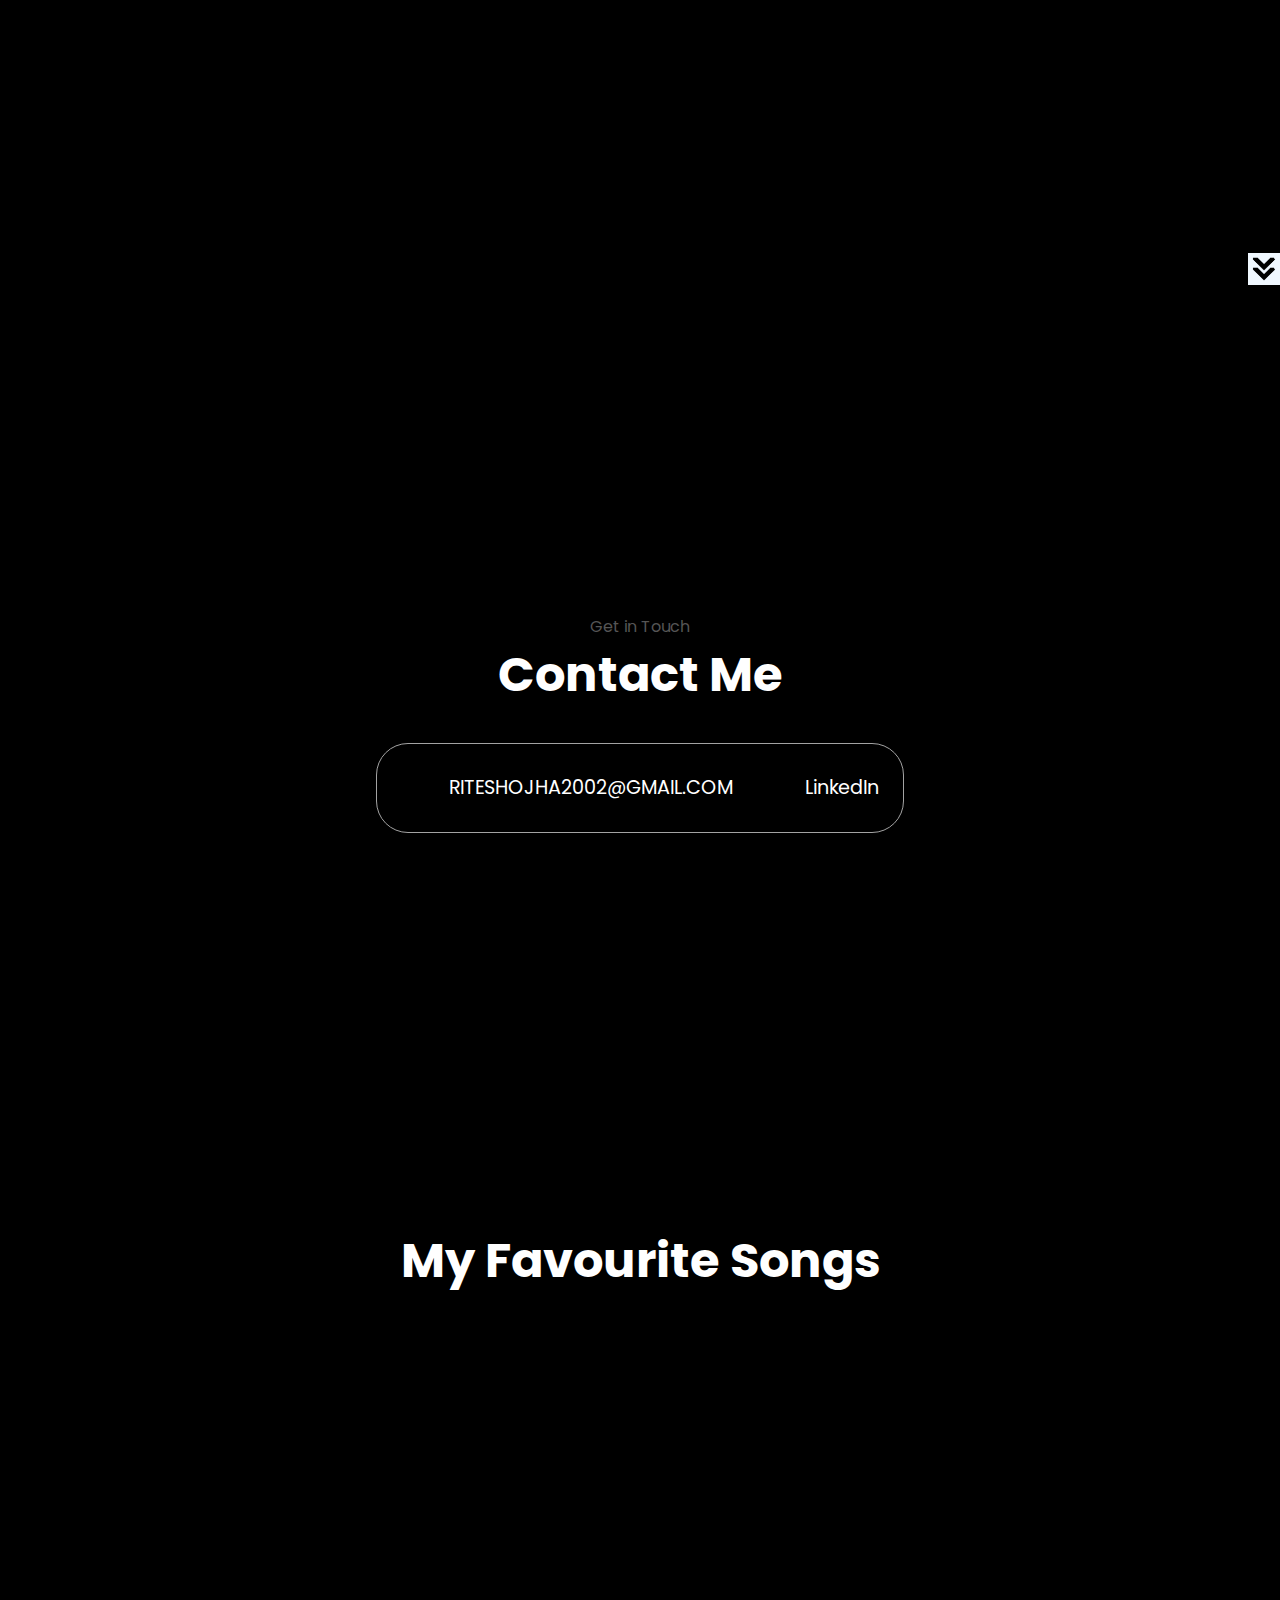
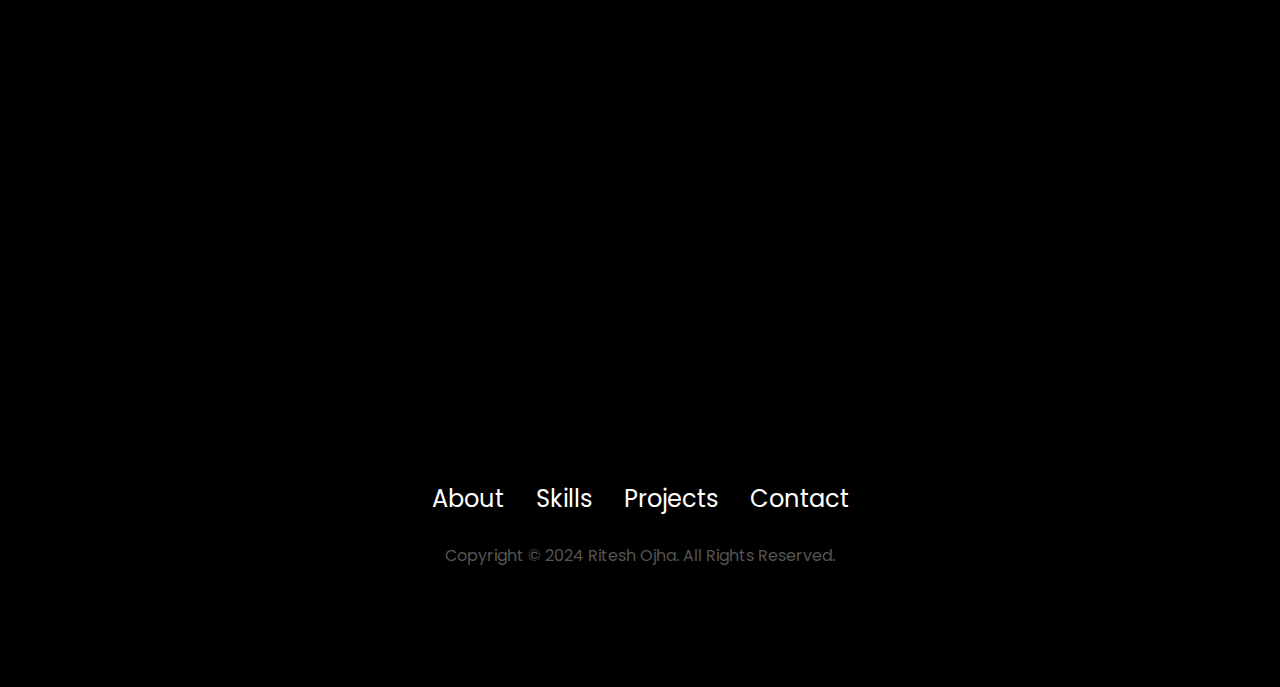
==== commit cdc24d22: "Updated index" ====
--- a/index.html
+++ b/index.html
@@ -69,7 +69,7 @@
         <div class="btn-container">
           <button
             class="btn btn-color-1"
-            onclick="window.open('./assets/img/resume-example.pdf')"
+            onclick="window.open('./assets/resume.pdf')"
           >
             Download CV
           </button>
@@ -215,7 +215,7 @@
           </ul>
         </div>
       </nav>
-      <p>Copyright &#169; 2023 Ritesh Ojha. All Rights Reserved.</p>
+      <p>Copyright &#169; 2024 Ritesh Ojha. All Rights Reserved.</p>
     </footer> 
 
     <script defer src="https://cdnjs.cloudflare.com/ajax/libs/glightbox/3.2.0/js/glightbox.min.js" integrity="sha512-S/H9RQ6govCzeA7F9D0m8NGfsGf0/HjJEiLEfWGaMCjFzavo+DkRbYtZLSO+X6cZsIKQ6JvV/7Y9YMaYnSGnAA==" crossorigin="anonymous" referrerpolicy="no-referrer"></script>
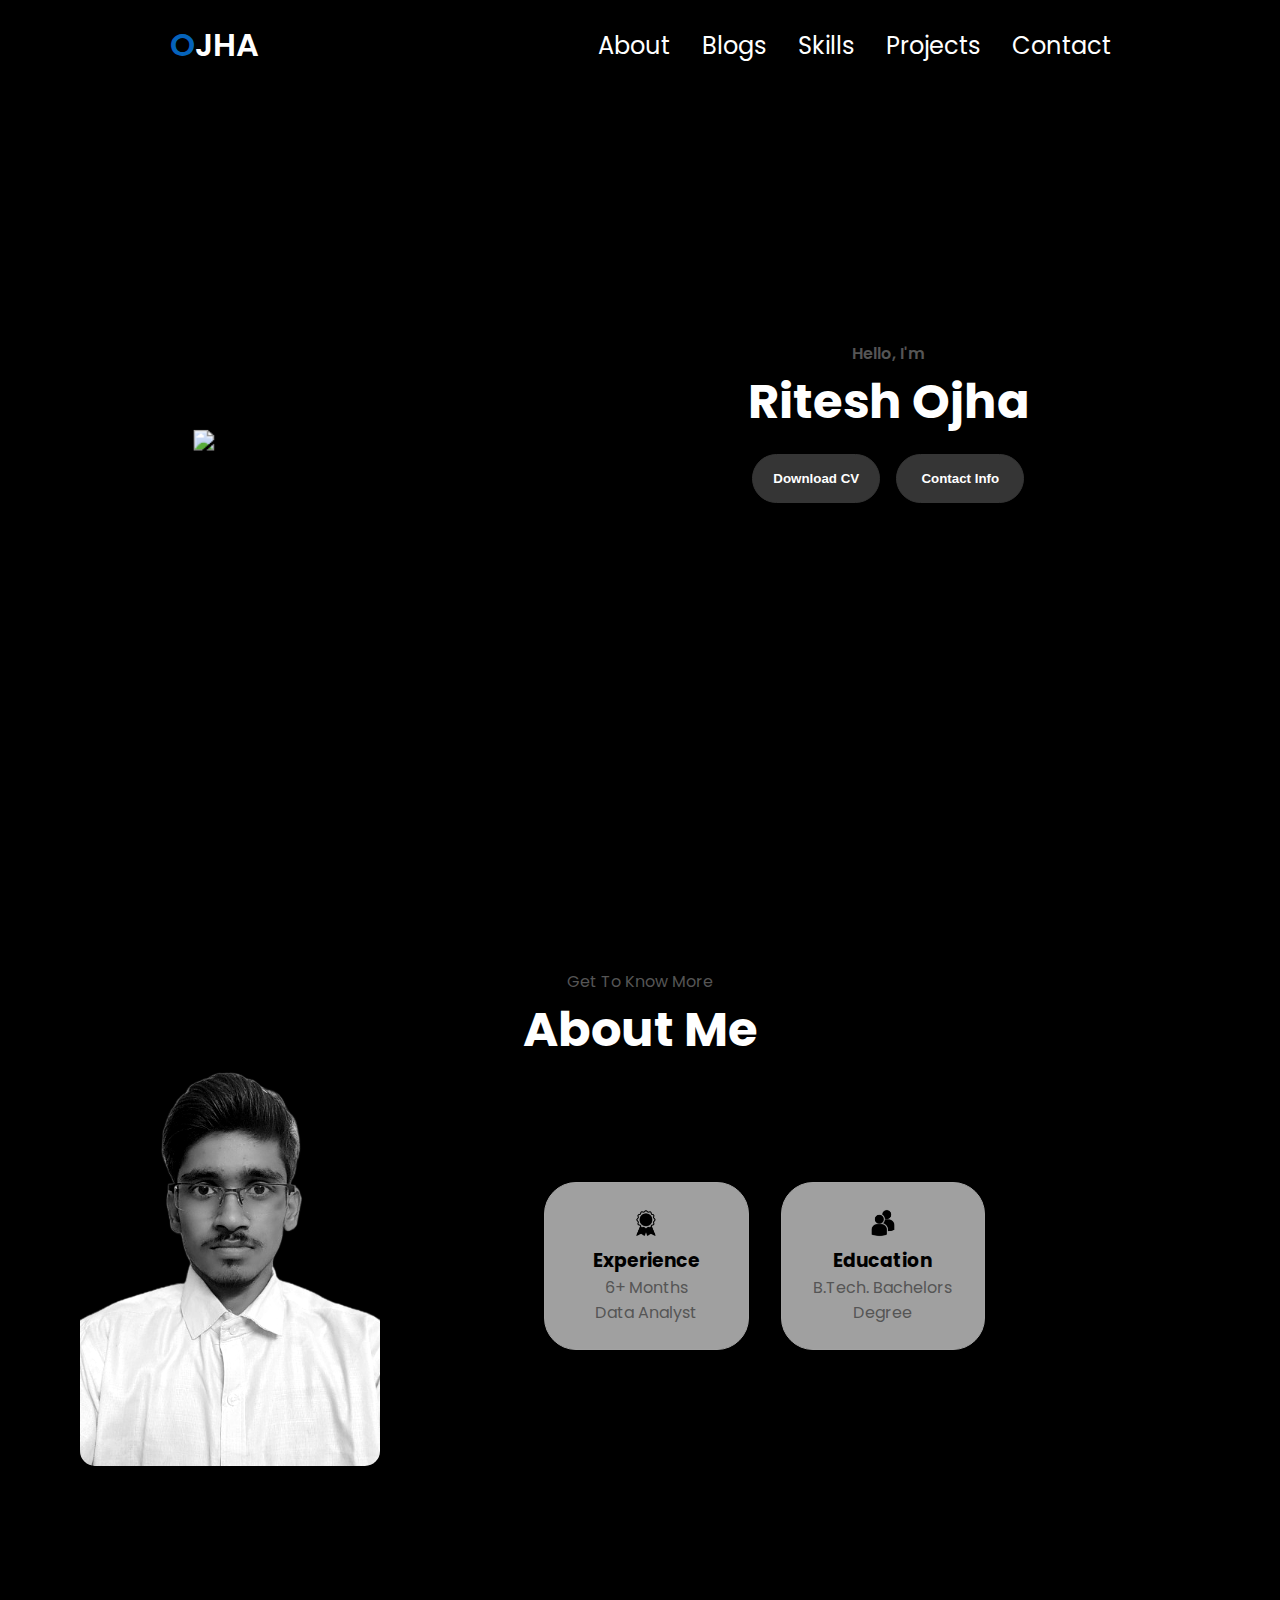
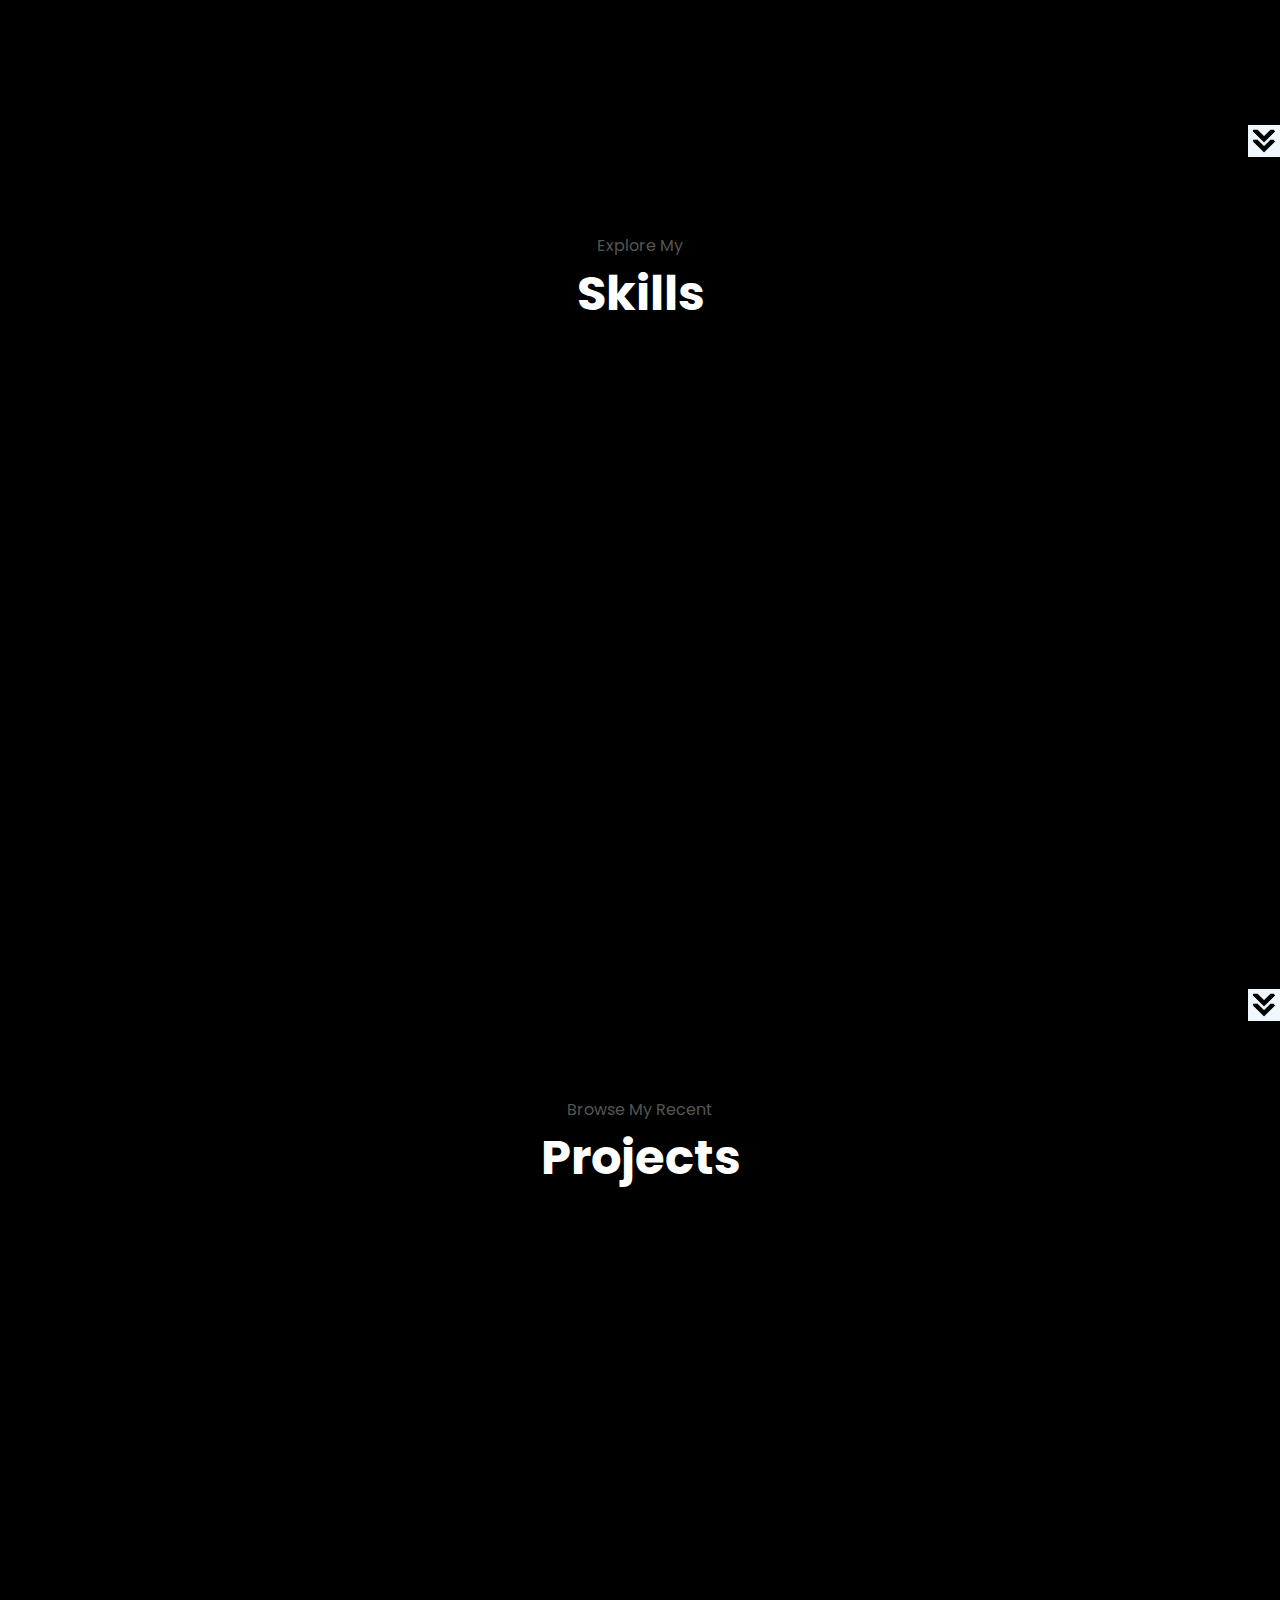
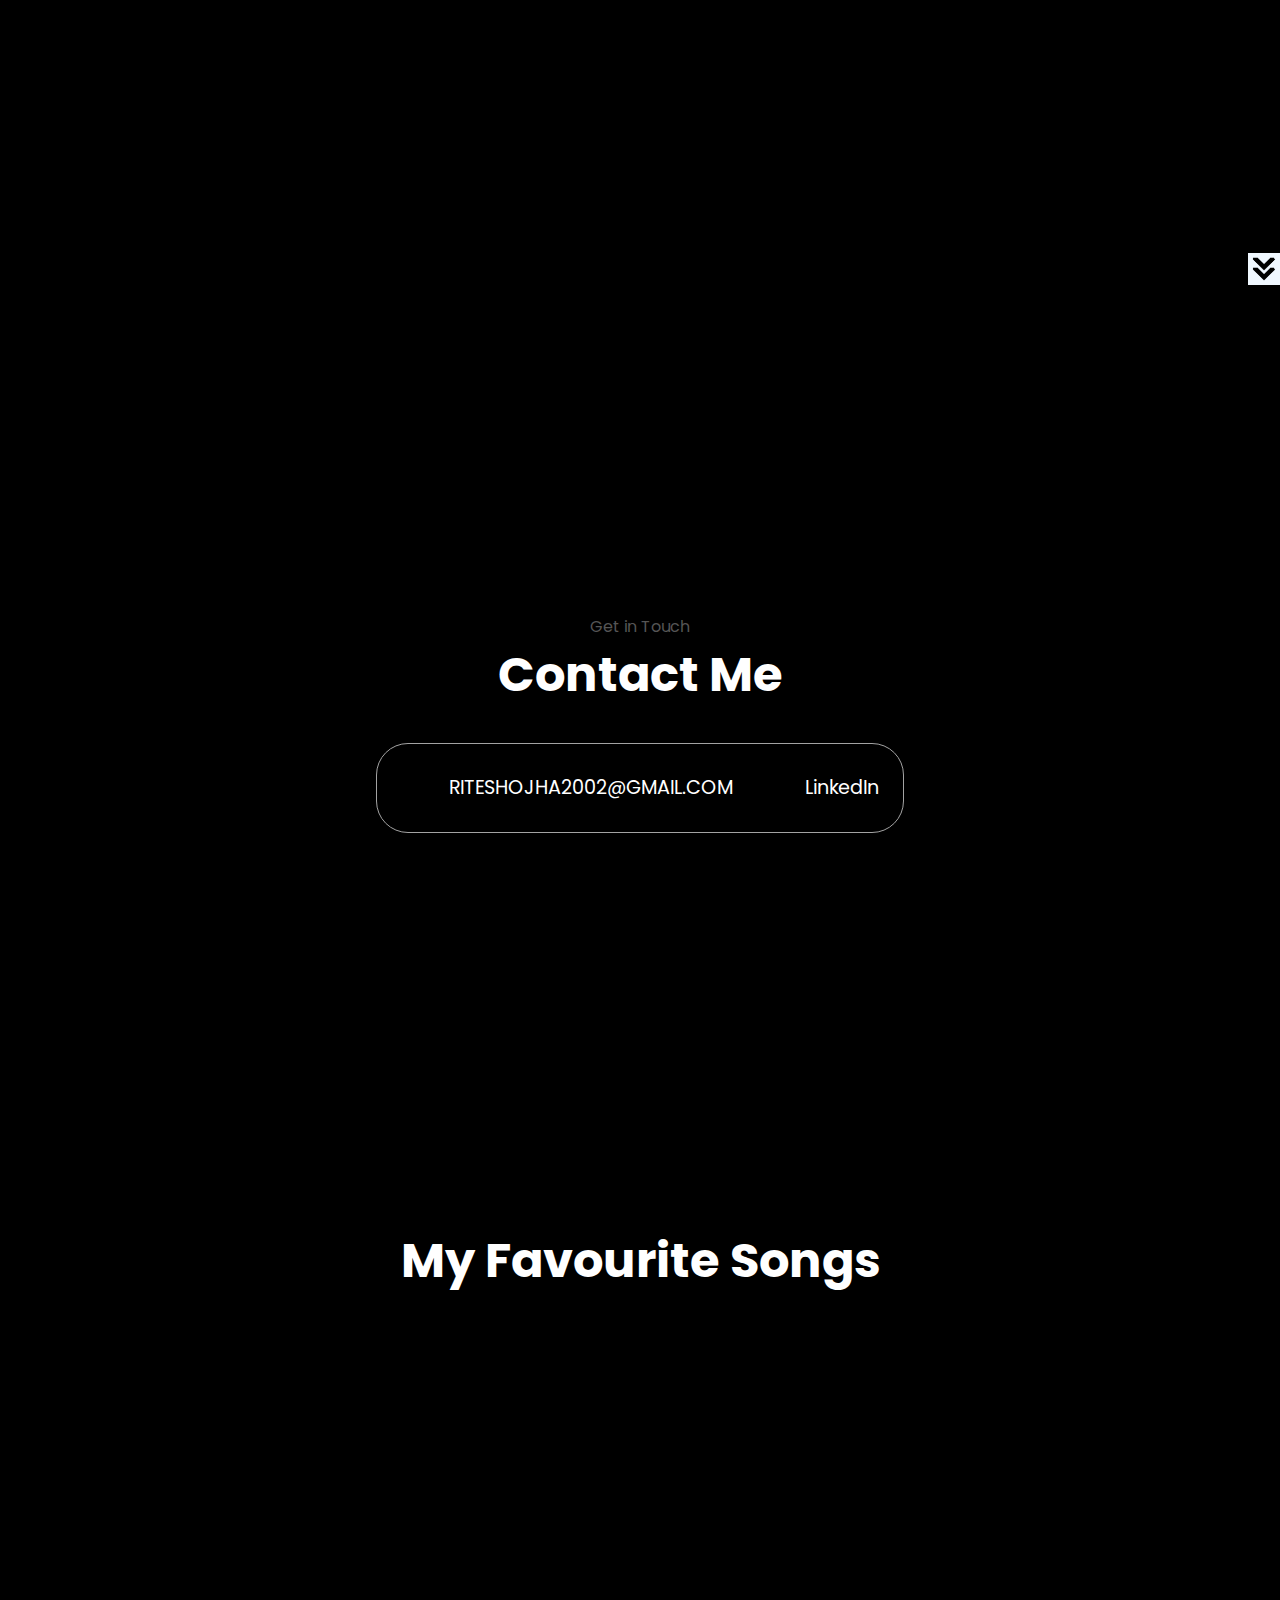
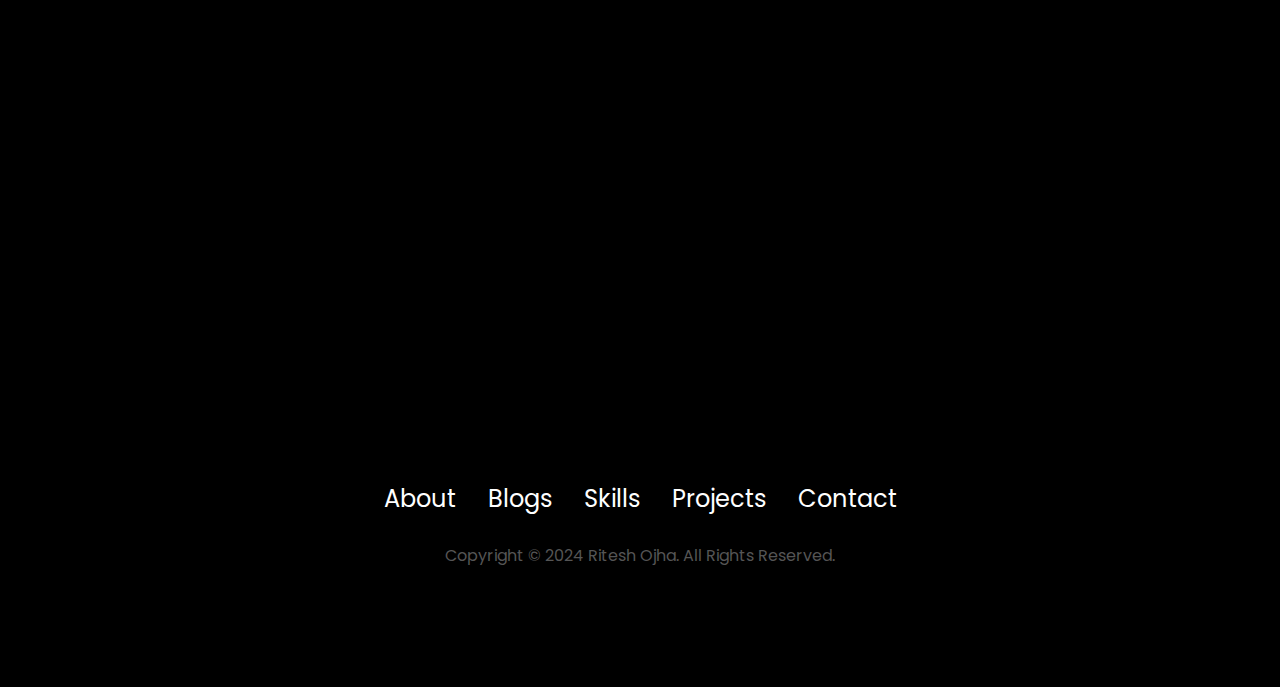
==== commit c072bb61: "Blogs added in nav bar" ====
--- a/index.html
+++ b/index.html
@@ -34,6 +34,7 @@
       <div>
         <ul class="nav-links">
           <li><a href="#about">About</a></li>
+          <li><a href="blog.html">Blogs</a></li>
           <li><a href="#experience">Skills</a></li>
           <li><a href="#projects">Projects</a></li>
           <li><a href="#contact">Contact</a></li>
@@ -50,6 +51,7 @@
         </div>
         <div class="menu-links">
           <li><a href="./#about" onclick="toggleMenu()">About</a></li>
+          <li><a href="blog.html" onclick="toggleMenu()">Blogs</a></li>
           <li><a href="./#experience" onclick="toggleMenu()">Skiils</a></li>
           <li><a href="./#projects" onclick="toggleMenu()">Projects</a></li>
           <li><a href="./#contact" onclick="toggleMenu()">Contact</a></li>
@@ -209,6 +211,7 @@
         <div class="nav-links-container">
           <ul class="nav-links">
             <li><a href="#about">About</a></li>
+            <li><a href="blog.html">Blogs</a></li>
             <li><a href="#experience">Skills</a></li>
             <li><a href="#projects">Projects</a></li>
             <li><a href="#contact">Contact</a></li>
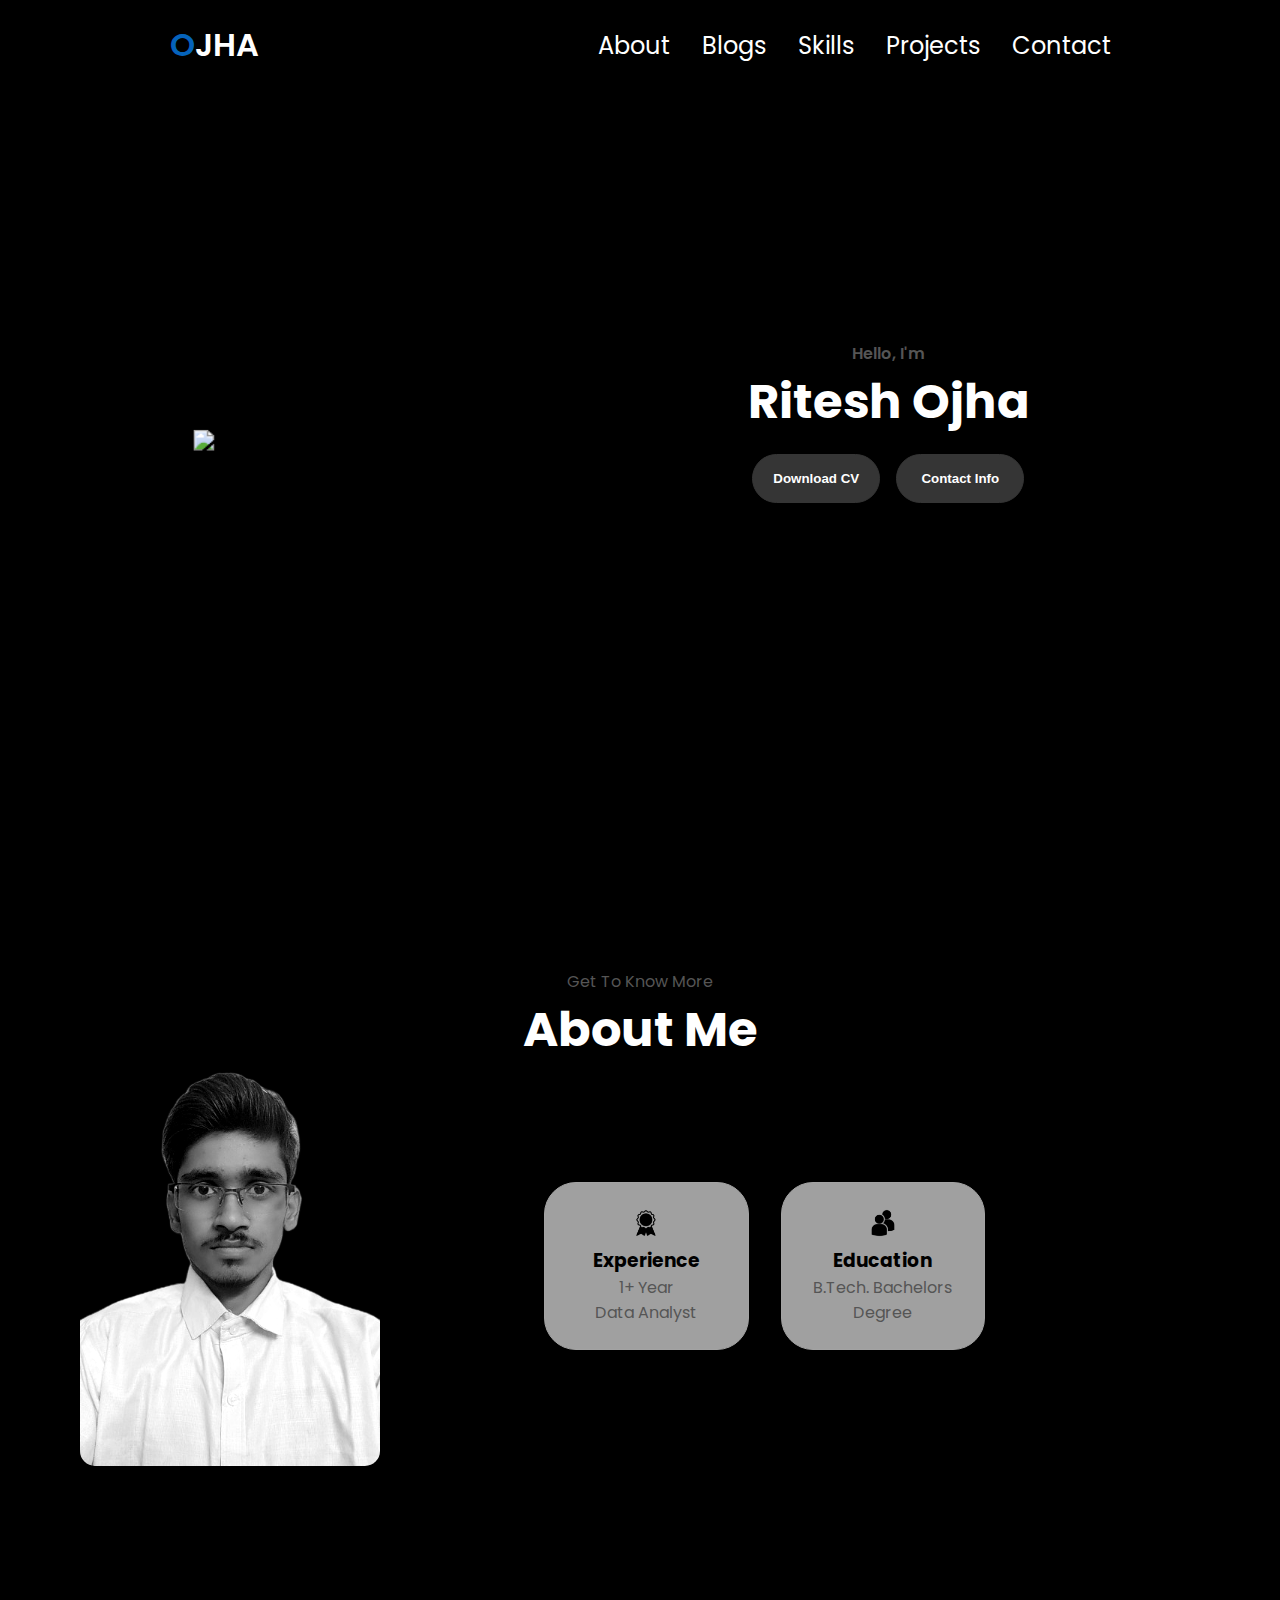
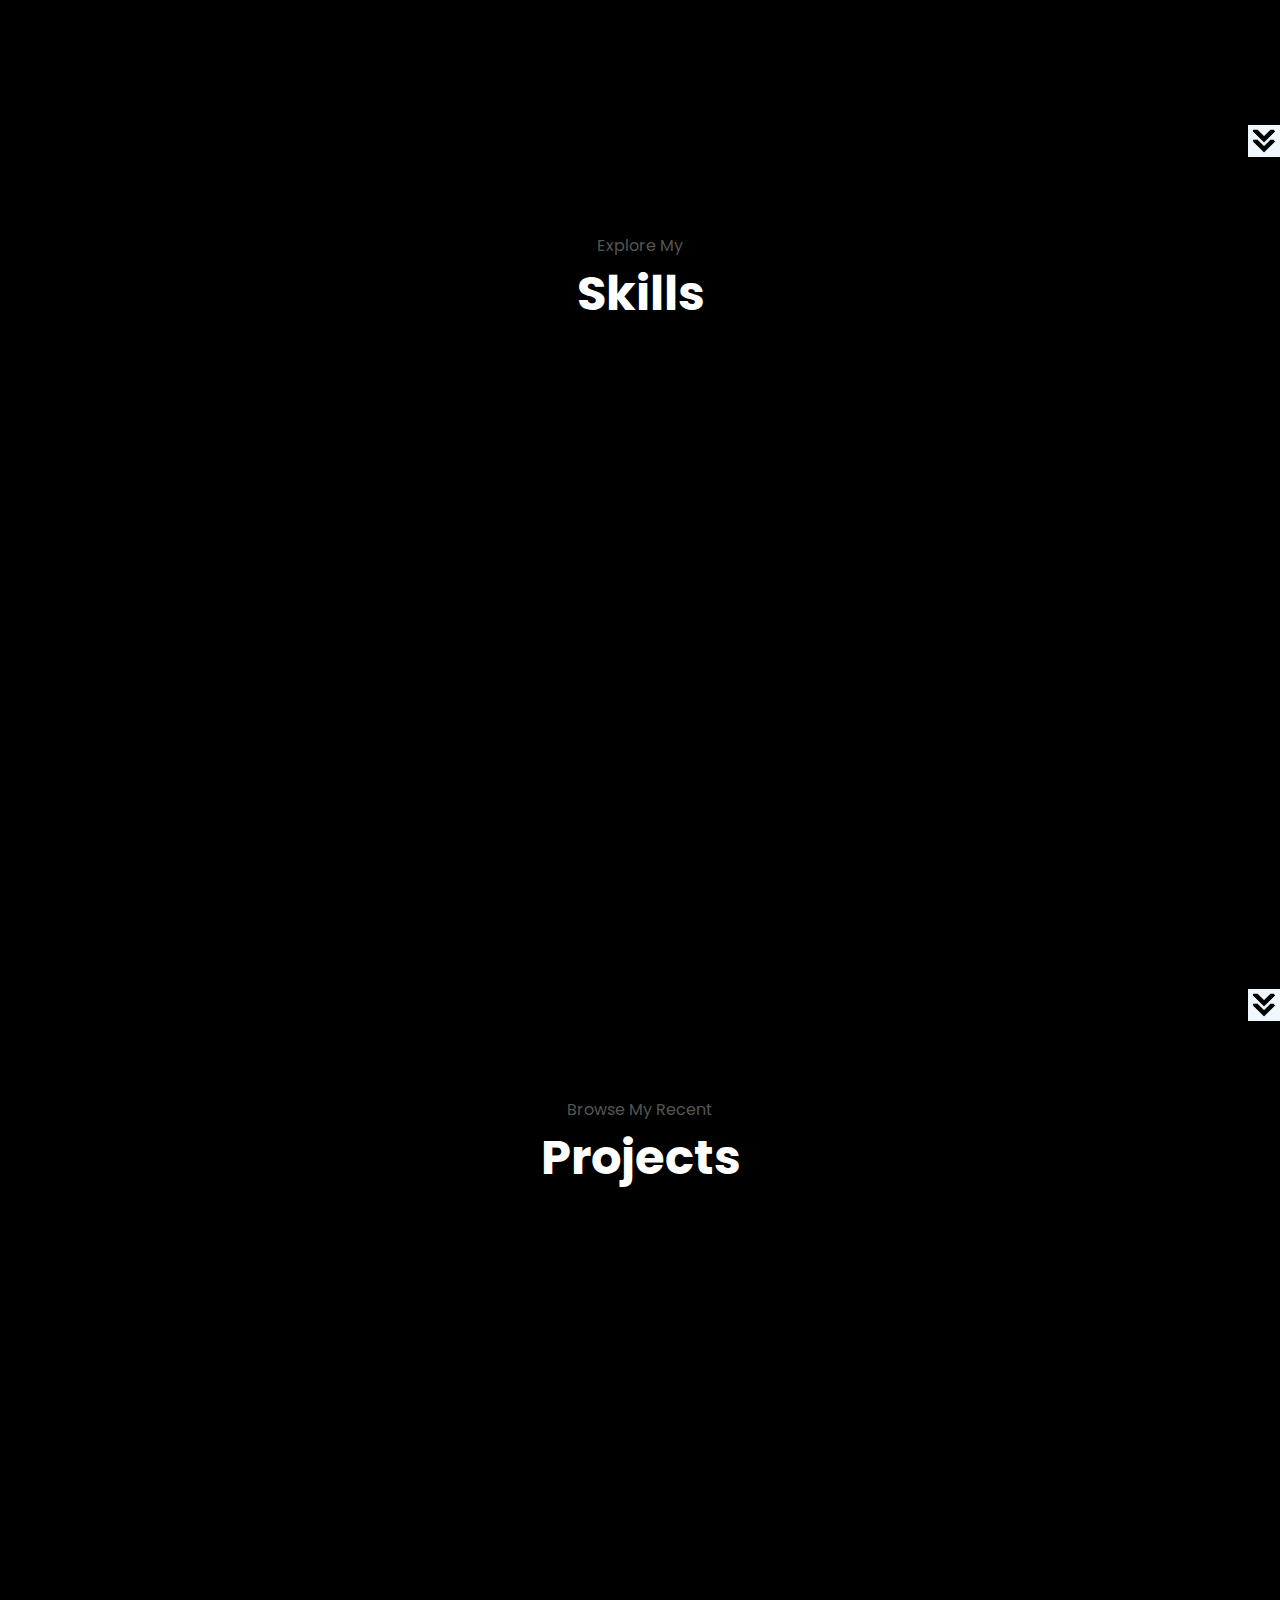
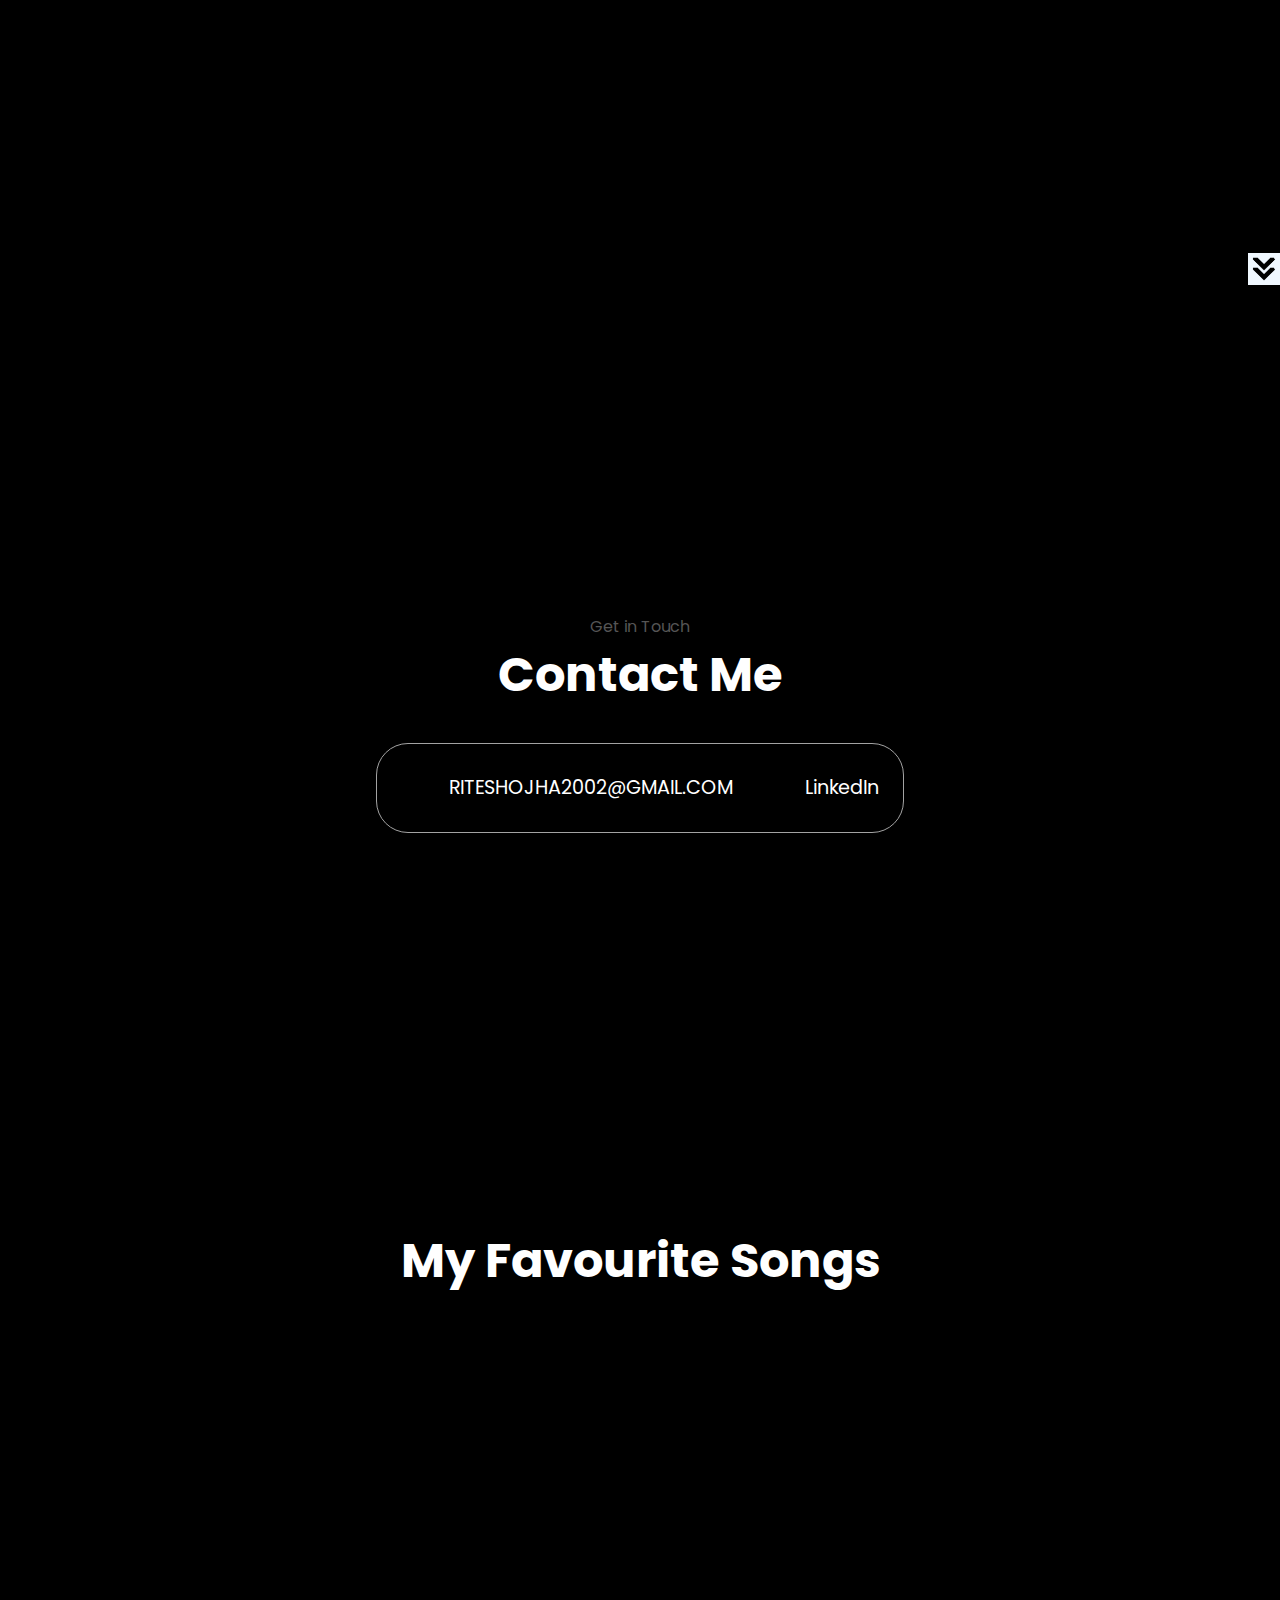
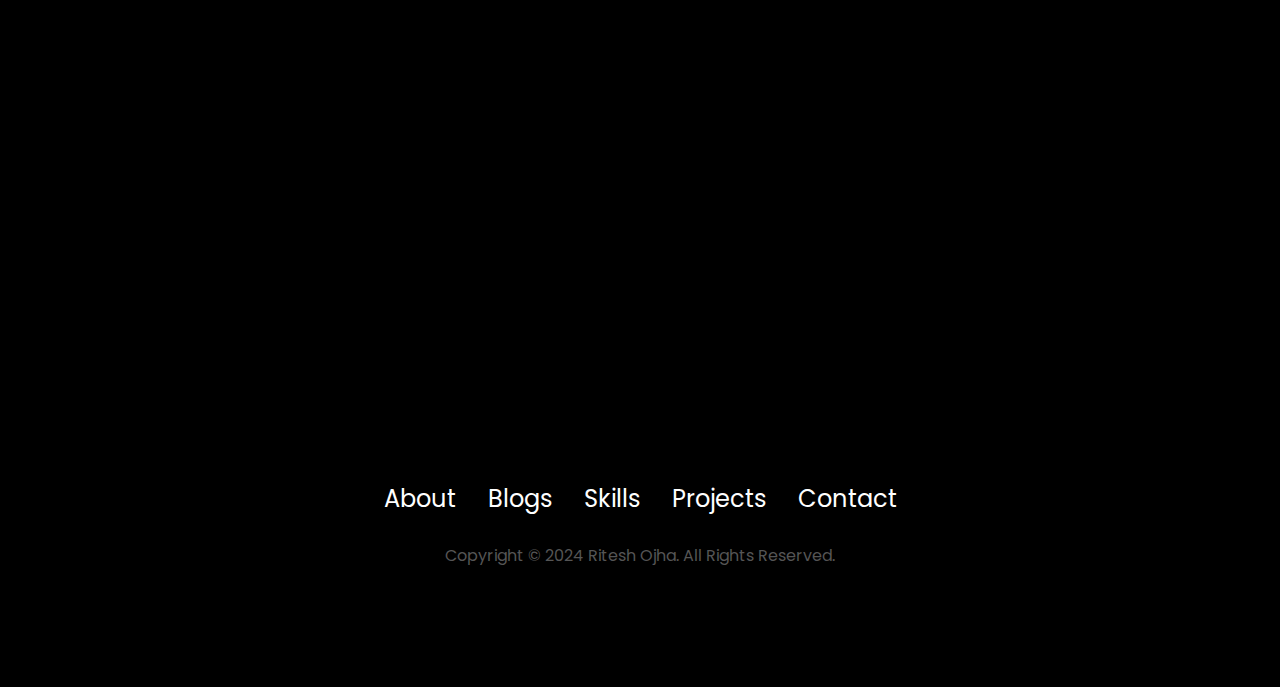
==== commit a5f7a67b: "Experience Updated" ====
--- a/index.html
+++ b/index.html
@@ -121,7 +121,7 @@
                 class="icon"
               />
               <h3>Experience</h3>
-              <p>6+ Months <br />Data Analyst</p>
+              <p>1+ Year <br />Data Analyst</p>
             </div>
             <div class="details-container">
               <img
